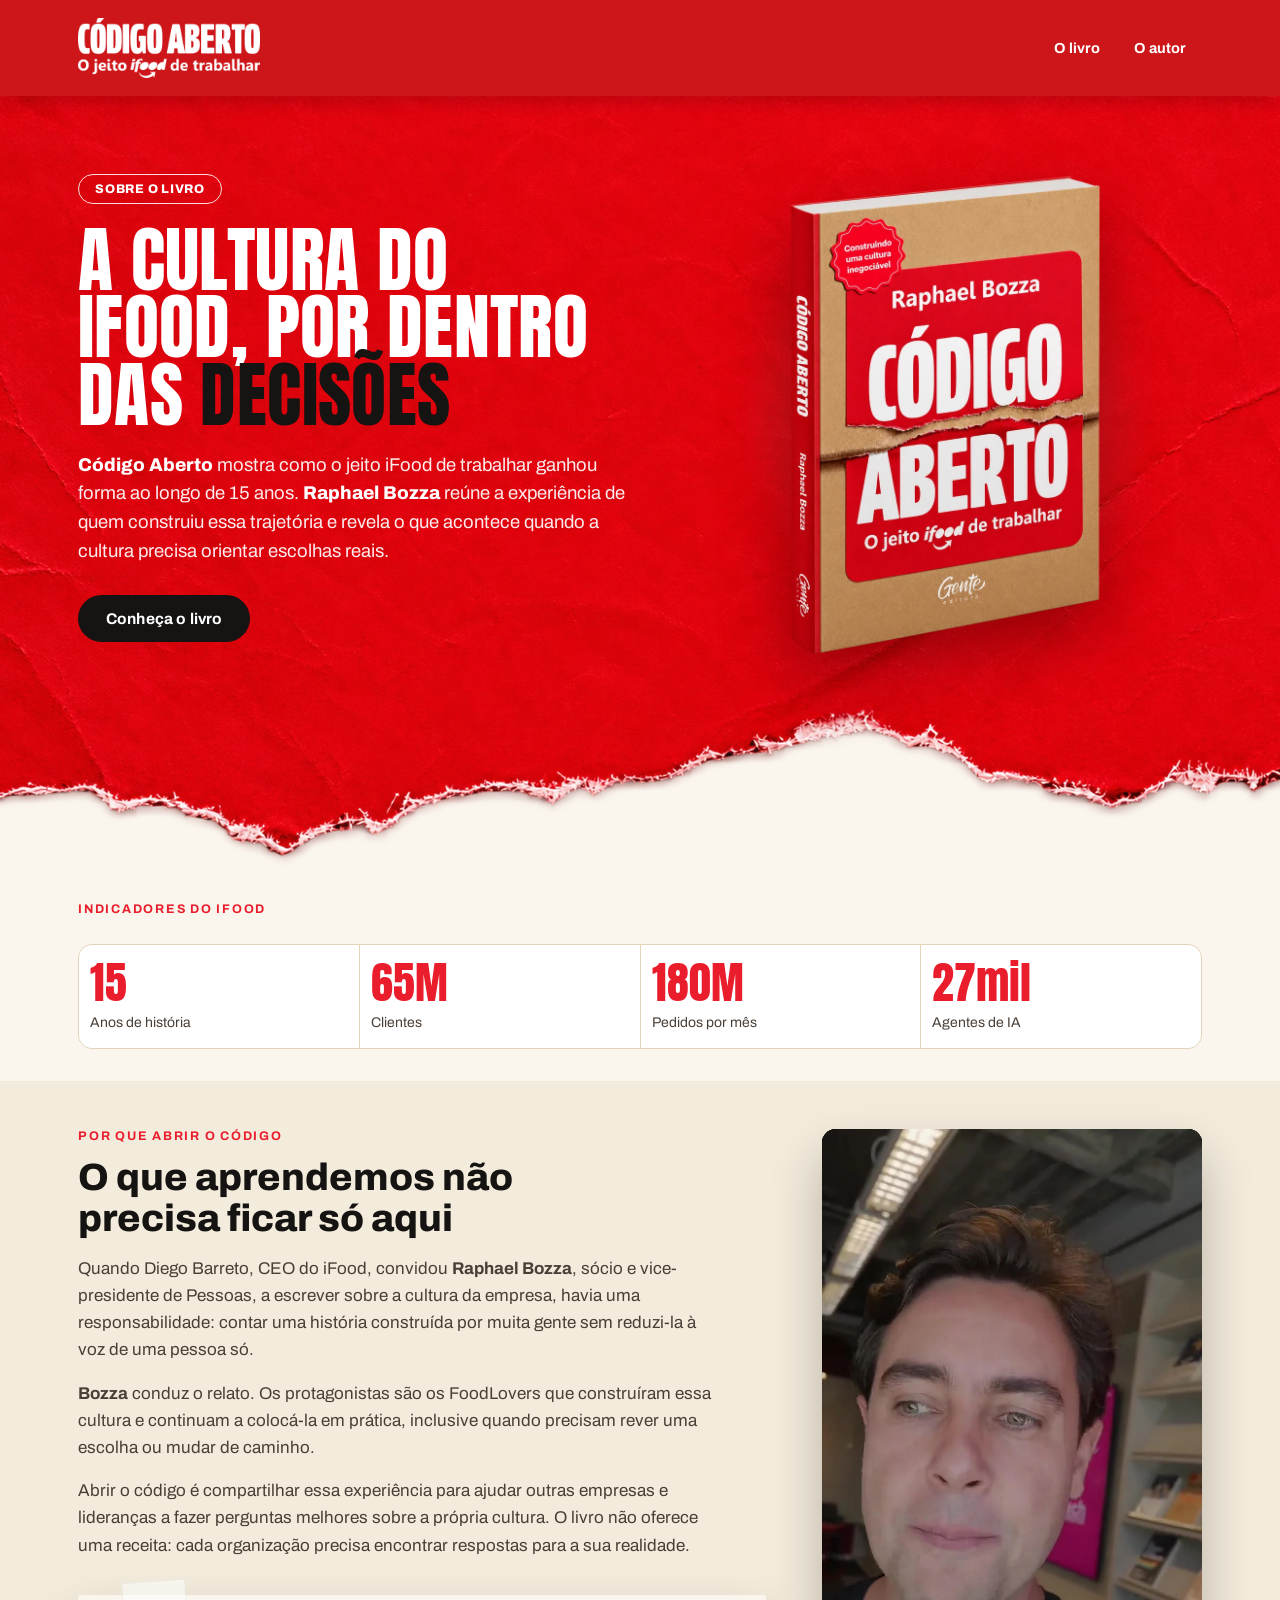
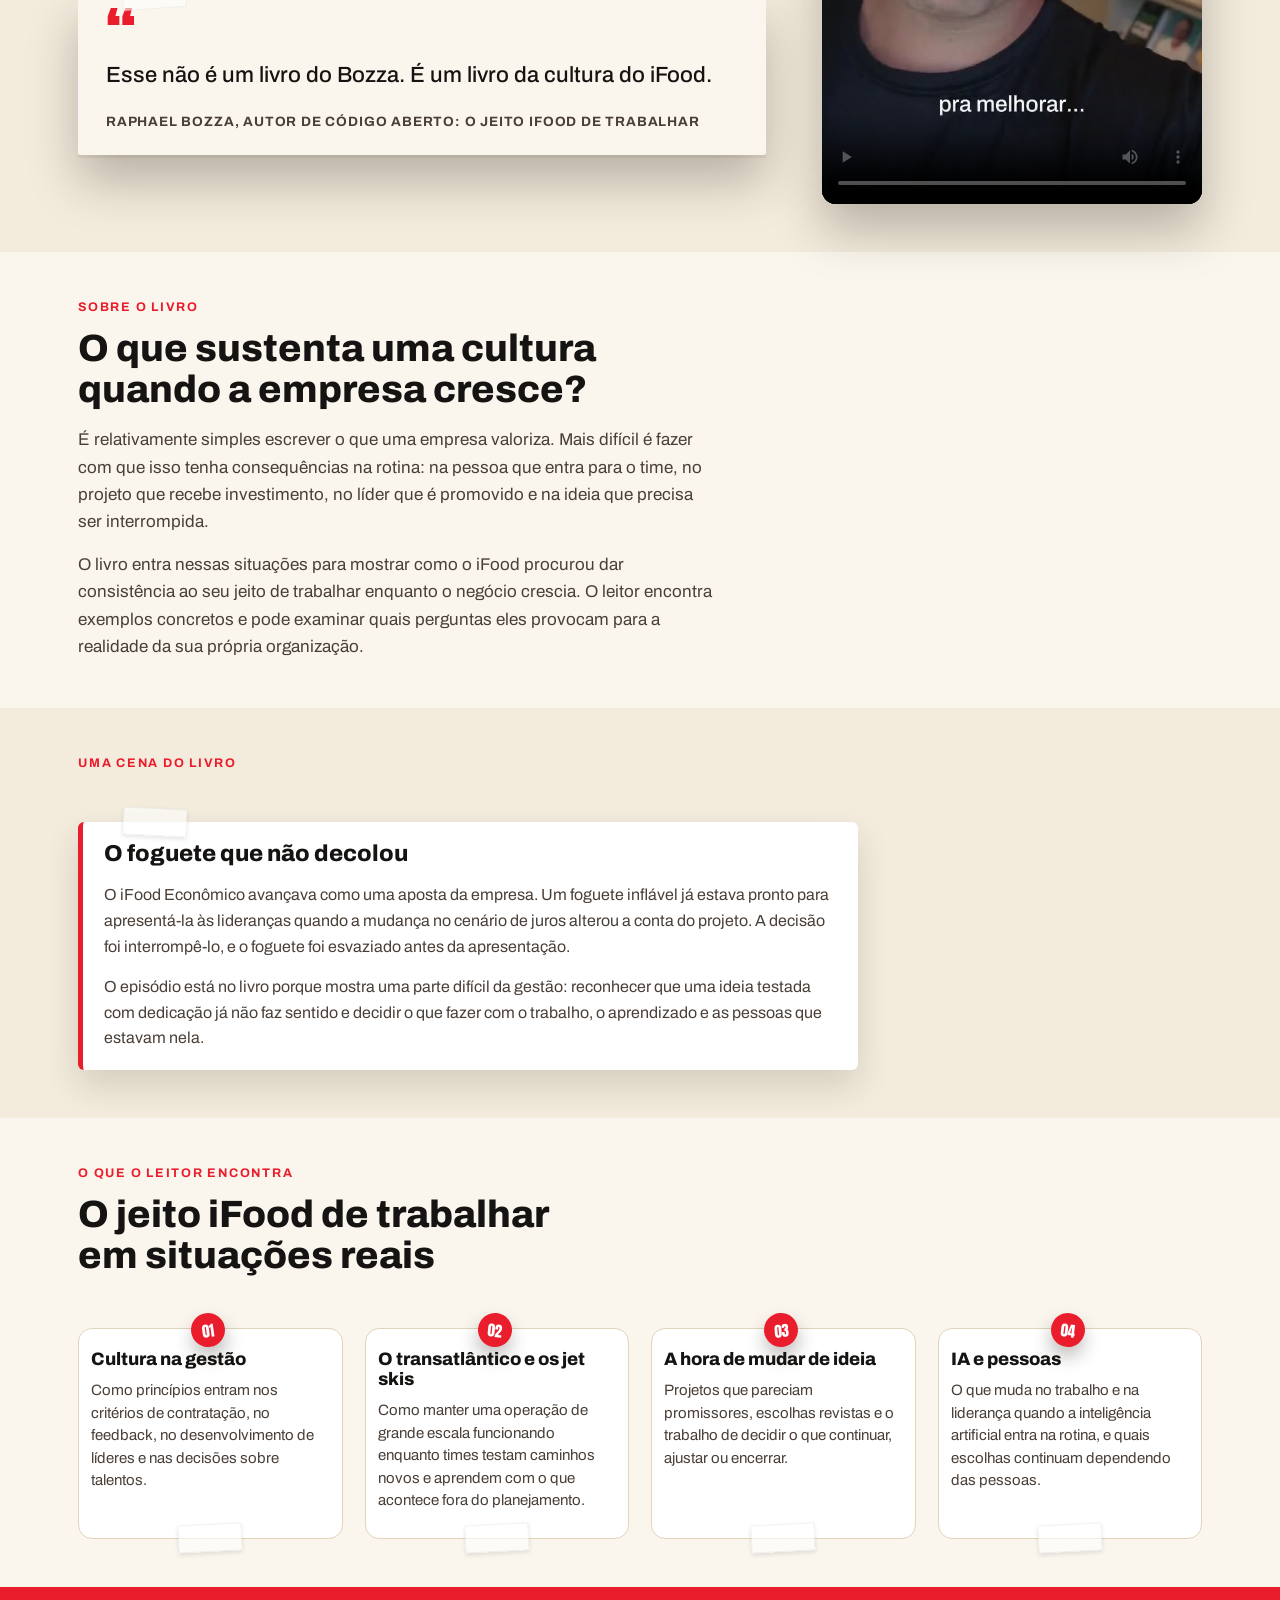
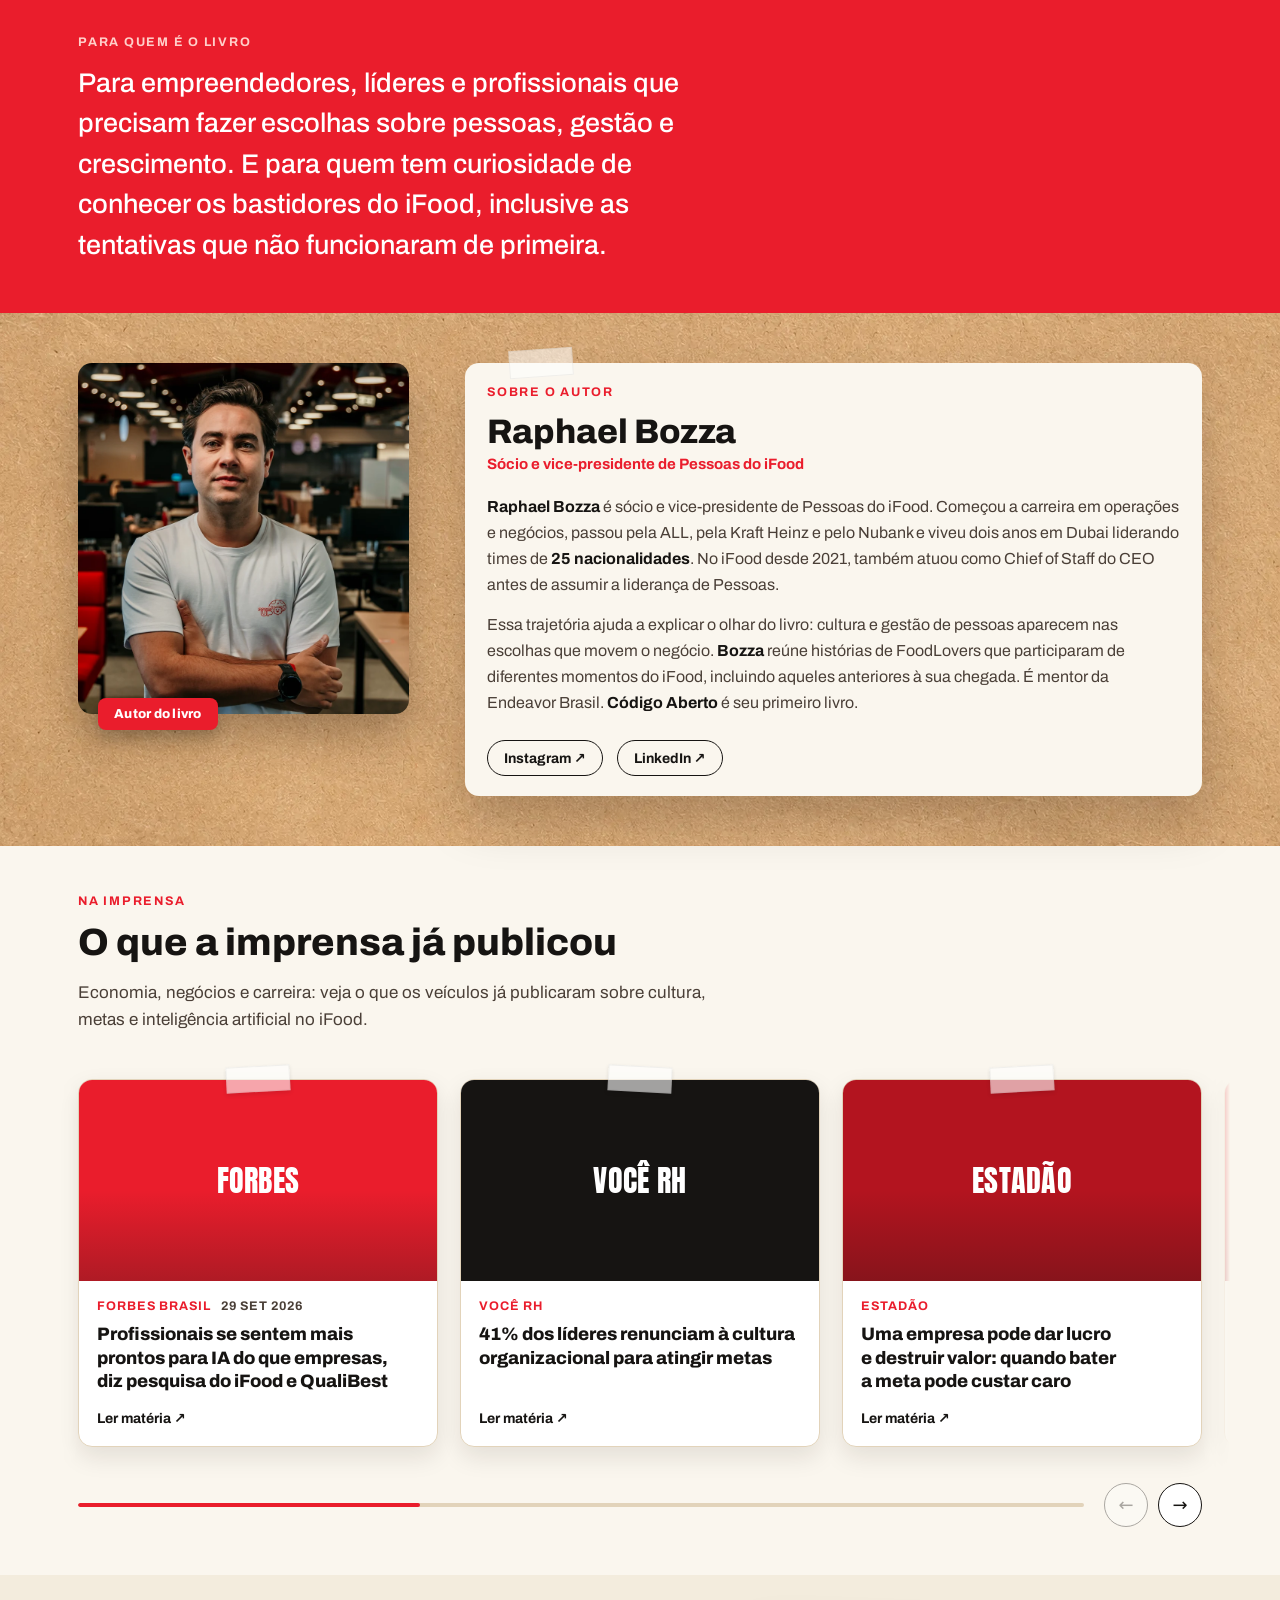
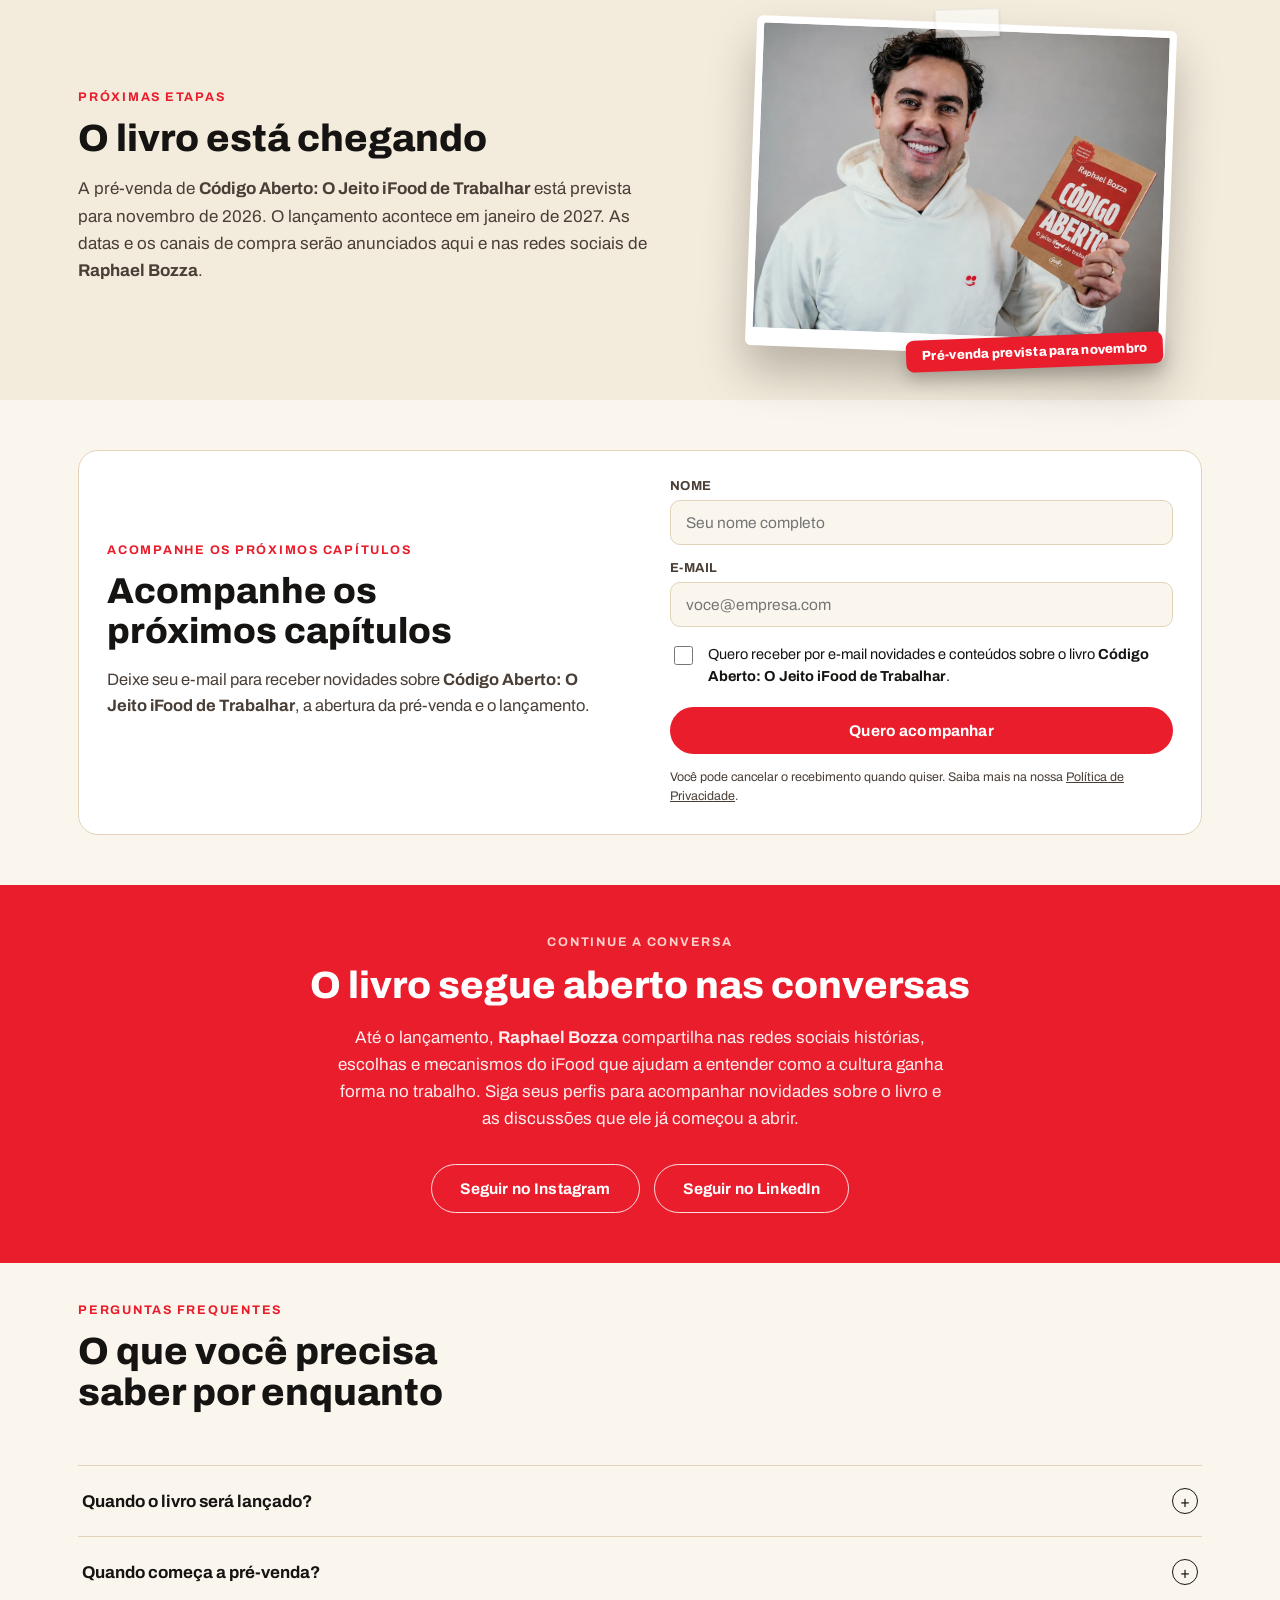
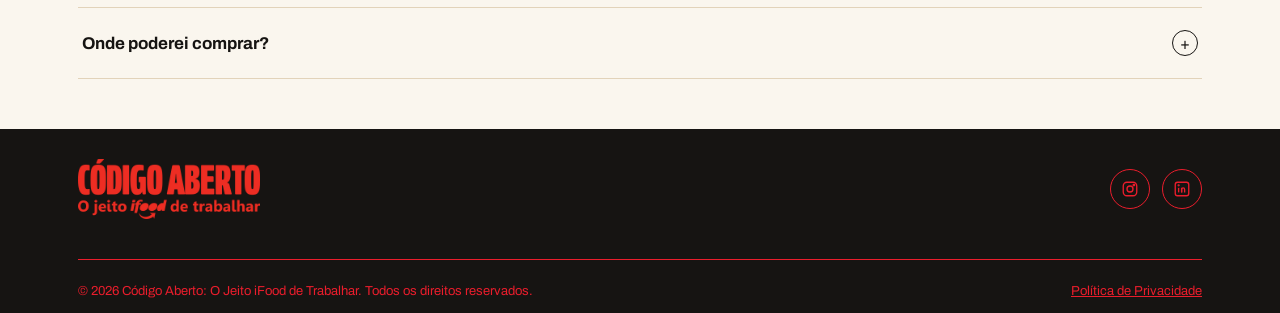
==== index.html @ 7f7f6c24 "Add files via upload" ====
<!doctype html>
<html lang="pt-BR">
<head>
<meta charset="UTF-8">
<meta name="viewport" content="width=device-width, initial-scale=1.0">
<title>Código Aberto: O Jeito iFood de Trabalhar</title>
<link rel="icon" type="image/png" href="/assets/favicon.png">
<meta name="description" content="Conheça Código Aberto: O Jeito iFood de Trabalhar, de Raphael Bozza: a cultura do iFood contada por dentro das decisões que a construíram.">
<link rel="canonical" href="https://www.livrocodigoaberto.com.br/">
<meta property="og:type" content="website">
<meta property="og:title" content="Código Aberto: O Jeito iFood de Trabalhar">
<meta property="og:description" content="Conheça Código Aberto: O Jeito iFood de Trabalhar, de Raphael Bozza: a cultura do iFood contada por dentro das decisões que a construíram.">
<meta property="og:url" content="https://www.livrocodigoaberto.com.br/">
<meta property="og:image" content="https://www.livrocodigoaberto.com.br/assets/capa-codigo-aberto.jpg">
<meta name="twitter:card" content="summary_large_image">
<style>
@font-face{font-family:'Anton';font-style:normal;font-weight:400;font-display:swap;src:url([data-uri]) format('woff2');}
@font-face{font-family:'Archivo';font-style:normal;font-weight:400;font-display:swap;src:url([data-uri]) format('woff2');}
@font-face{font-family:'Archivo';font-style:normal;font-weight:500;font-display:swap;src:url([data-uri]) format('woff2');}
@font-face{font-family:'Archivo';font-style:normal;font-weight:600;font-display:swap;src:url([data-uri]) format('woff2');}
@font-face{font-family:'Archivo';font-style:normal;font-weight:700;font-display:swap;src:url([data-uri]) format('woff2');}
@font-face{font-family:'Archivo';font-style:normal;font-weight:800;font-display:swap;src:url([data-uri]) format('woff2');}
@font-face{font-family:'Archivo';font-style:normal;font-weight:900;font-display:swap;src:url([data-uri]) format('woff2');}








:root{
  --red: #ea1d2c;
  --red-deep: #b3141f;
  --red-header: #cd1619;
  --red-hero: #e10216;
  --ink: #161412;
  --ink-soft: #4a3f37;
  --cream: #faf6ee;
  --cream-2: #f3ecdd;
  --paper-line: #e2d3ba;
  --white: #ffffff;
  --focus: #1c63d9;
  --radius-s: 6px;
  --radius-m: 14px;
  --maxw: 1180px;
}

*,*::before,*::after{box-sizing:border-box;}
html{scroll-behavior:smooth;}
body{
  margin:0;
  background:var(--cream);
  color:var(--ink);
  font-family:'Archivo',system-ui,sans-serif;
  -webkit-font-smoothing:antialiased;
  overflow-x:hidden;
}
h1,h2,h3{margin:0;text-wrap:balance;}
p{margin:0;}
img{max-width:100%;display:block;}
a{color:inherit;}
::selection{background:var(--red);color:var(--white);}
:focus-visible{outline:3px solid var(--focus);outline-offset:3px;}

.wrap{max-width:var(--maxw);margin:0 auto;padding:0 28px;}
@media (max-width:640px){.wrap{padding:0 20px;}}

.eyebrow{
  font-family:'Archivo',sans-serif;
  font-weight:700;
  text-transform:uppercase;
  letter-spacing:.14em;
  font-size:12.5px;
}

.display{
  font-family:'Anton',sans-serif;
  font-weight:400;
  text-transform:uppercase;
  letter-spacing:.005em;
  line-height:.94;
}

/* buttons: two rules only. on red bg -> white, hover black. on light bg -> red, hover black. */
.btn{
  display:inline-flex;
  align-items:center;
  justify-content:center;
  gap:8px;
  font-family:'Archivo',sans-serif;
  font-weight:700;
  font-size:15.5px;
  letter-spacing:.01em;
  padding:15px 28px;
  border-radius:999px;
  border:none;
  cursor:pointer;
  text-decoration:none;
  white-space:nowrap;
  transition:background-color .16s ease, color .16s ease;
}
.btn-on-red{background:var(--white);color:var(--ink);}
.btn-on-red:hover{background:var(--ink);color:var(--white);}
.btn-ink-on-red{background:var(--ink);color:var(--white);}
.btn-ink-on-red:hover{background:var(--white);color:var(--ink);}
.btn-on-light{background:var(--red);color:var(--white);}
.btn-on-light:hover{background:var(--ink);color:var(--white);}
.btn-block{width:100%;}
.btn-link{
  display:inline-flex;align-items:center;gap:6px;
  font-family:'Archivo',sans-serif;font-weight:700;font-size:15.5px;
  text-decoration:underline;text-underline-offset:4px;
  background:none;border:none;cursor:pointer;padding:15px 4px;
}
.btn-link-on-red{color:var(--white);}
.btn-link-on-light{color:var(--ink);}
.btn-stroke-on-red{
  background:transparent;color:var(--white);
  border:1.5px solid rgba(255,255,255,.85);
}
.btn-stroke-on-red:hover{background:var(--white);color:var(--ink);border-color:var(--white);}

/* header */
header{
  position:sticky;top:0;z-index:40;
  background:var(--red-header);
  box-shadow:0 4px 18px rgba(0,0,0,.22);
}
.nav{
  display:flex;align-items:center;justify-content:space-between;
  gap:14px;
  height:96px;
}
.brand{display:flex;align-items:center;text-decoration:none;flex:none;}
.brand img{height:60px;width:auto;}
.nav-cta{flex:none;}
.nav-cta .btn{font-size:14.5px;padding:12px 22px;}
@media (max-width:480px){
  .nav{height:76px;gap:10px;}
  .brand img{height:42px;}
  .nav-cta .btn{font-size:12.5px;padding:10px 14px;}
}

/* hero: the torn red paper photo IS the background; its own transparent tear
   reveals the cream page color beneath, no separate box layered on top */
.hero{
  position:relative;
  background-color:var(--cream);
  background-image:url("[data-uri]");
  background-size:cover;
  background-position:center bottom;
  background-repeat:no-repeat;
  padding:64px 0 200px;
}
.btn-hero{background:var(--ink);color:var(--white);}
.btn-hero:hover{background:var(--white);color:var(--ink);}
.hero-grid{
  display:grid;grid-template-columns:1.05fr .95fr;gap:40px;align-items:center;
}
@media (max-width:920px){
  .hero-grid{grid-template-columns:1fr;}
  .hero{padding:48px 0 56px;}
}
.hero-tag{
  display:inline-flex;align-items:center;
  background:transparent;color:var(--white);
  border:1.5px solid rgba(255,255,255,.85);
  border-radius:999px;padding:7px 16px;
  font-size:12.5px;font-weight:800;letter-spacing:.06em;text-transform:uppercase;
  margin-bottom:22px;
}
.hero h1{
  font-size:clamp(40px,6.1vw,72px);
  color:var(--white);
  margin-bottom:22px;
}
.hero h1 .hero-h1-accent{color:var(--ink);}
.hero-sub{
  font-family:'Archivo',sans-serif;
  font-size:18.5px;line-height:1.55;color:rgba(255,255,255,.92);max-width:52ch;margin-bottom:30px;
}
.hero-sub b{color:var(--white);font-weight:800;}
.hero-ctas{display:flex;flex-wrap:wrap;align-items:center;gap:6px 18px;margin-bottom:14px;}
.hero-trust{font-size:13.5px;color:rgba(255,255,255,.85);display:flex;align-items:center;gap:8px;}
.hero-trust svg{flex:none;}

.hero-visual{position:relative;display:flex;justify-content:center;align-items:center;height:100%;}
.hero-visual-bg{
  position:absolute;
  width:420px;height:420px;
  border-radius:50%;
  background:radial-gradient(circle, rgba(255,255,255,.16), transparent 70%);
}
.hero-book{
  width:min(340px,74%);
  filter:drop-shadow(0 26px 34px rgba(0,0,0,.35));
  position:relative;
}

/* stats */
.stats{padding:64px 0;background:var(--cream);}
.stats-grid{
  display:grid;grid-template-columns:repeat(4,1fr);gap:1px;
  background:var(--paper-line);
  border:1px solid var(--paper-line);
  border-radius:var(--radius-m);
  overflow:hidden;
}
@media (max-width:760px){.stats-grid{grid-template-columns:repeat(2,1fr);}}
.stat{background:var(--white);padding:30px 22px;text-align:left;}
.stat-num{font-family:'Anton',sans-serif;font-size:44px;color:var(--red);line-height:1;}
.stat-label{margin-top:10px;font-size:14px;color:var(--ink-soft);line-height:1.35;max-width:20ch;}

/* quote on kraft */
.quote-section{
  position:relative;
  background-image:linear-gradient(rgba(250,246,238,.08),rgba(250,246,238,.08)), url("[data-uri]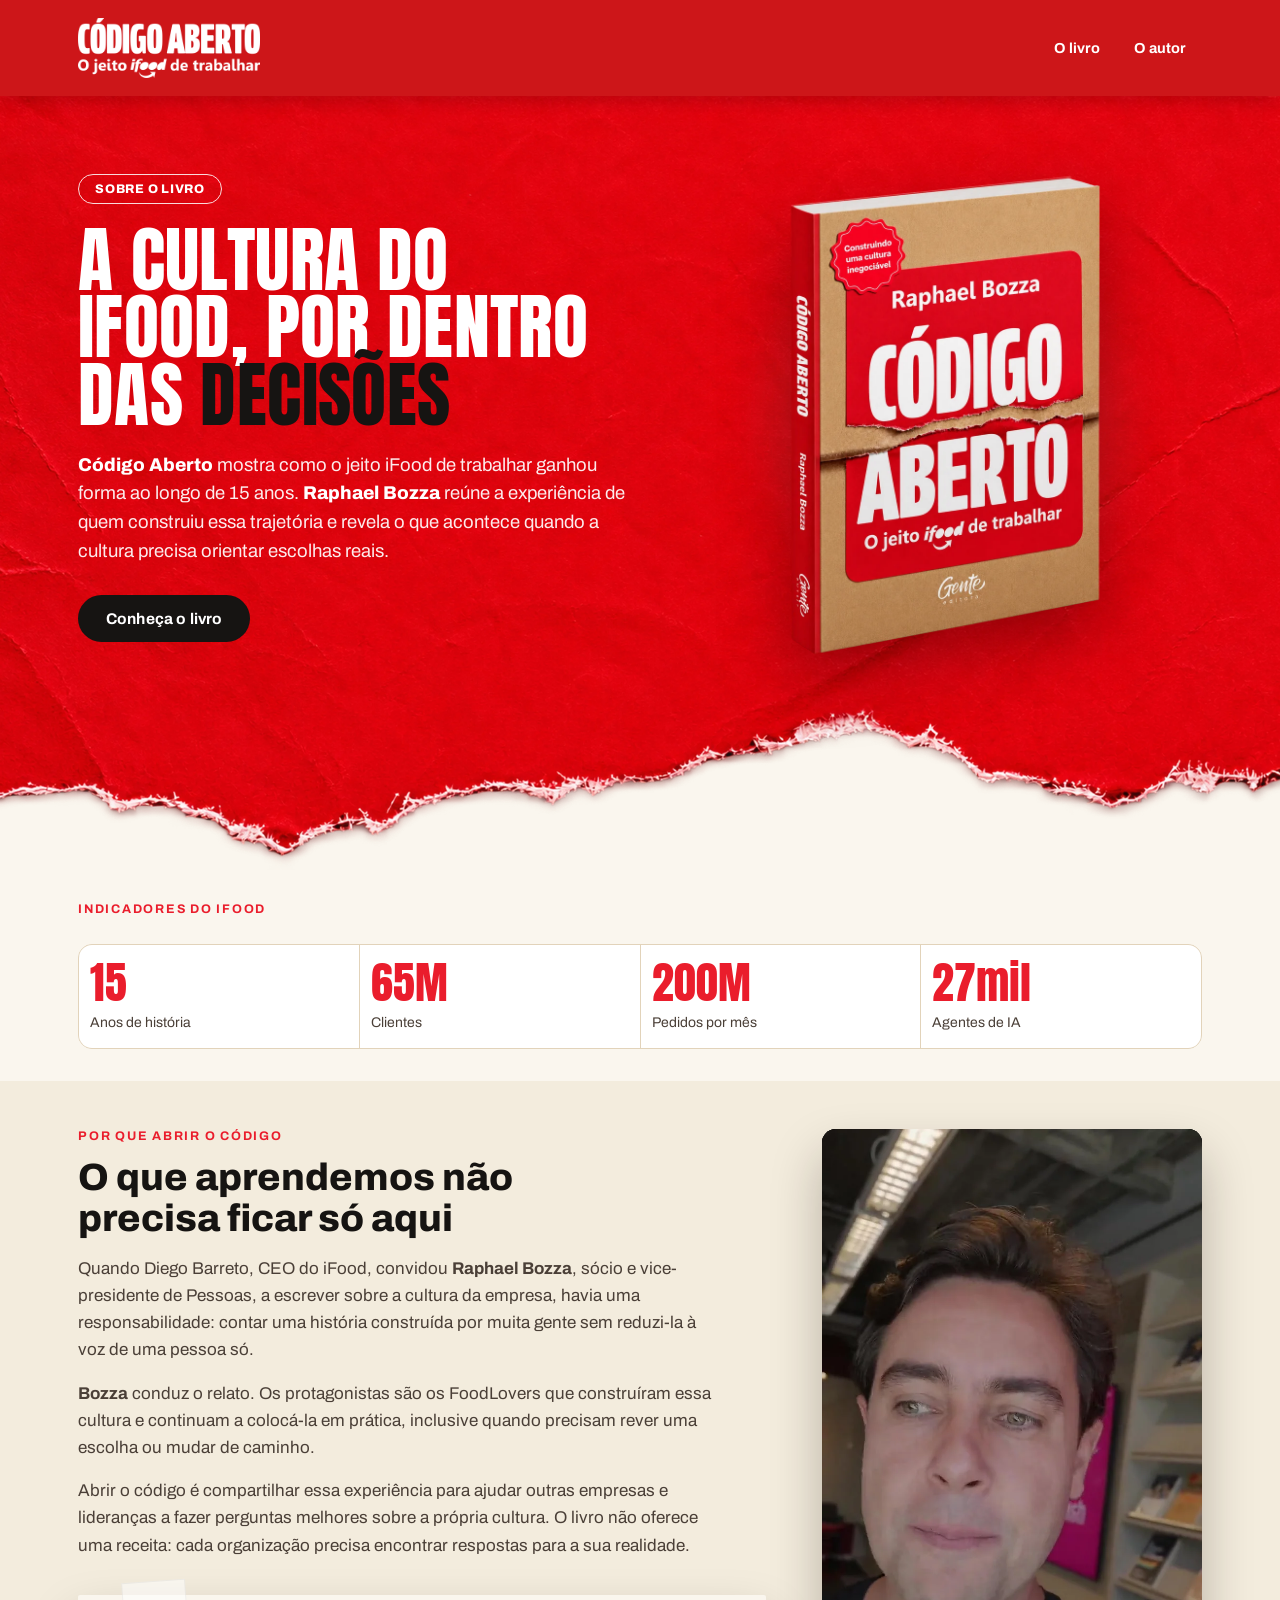
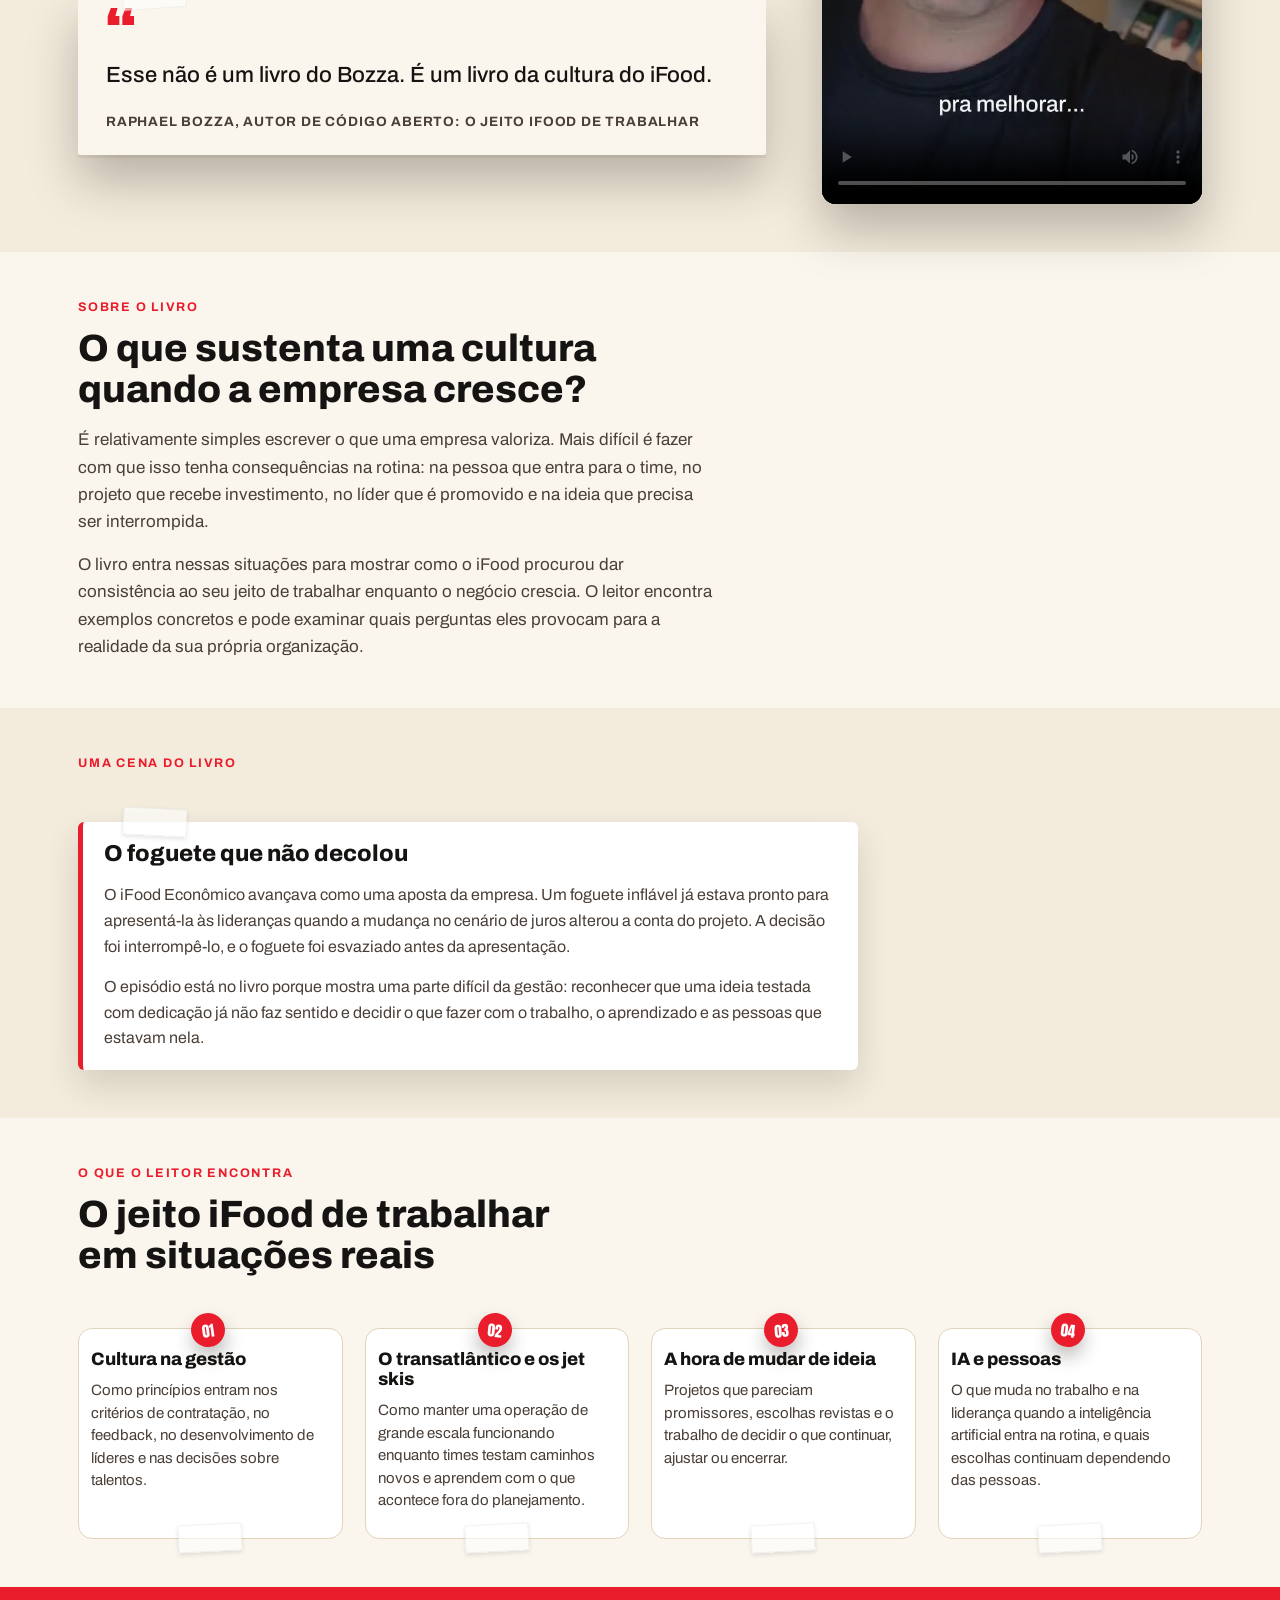
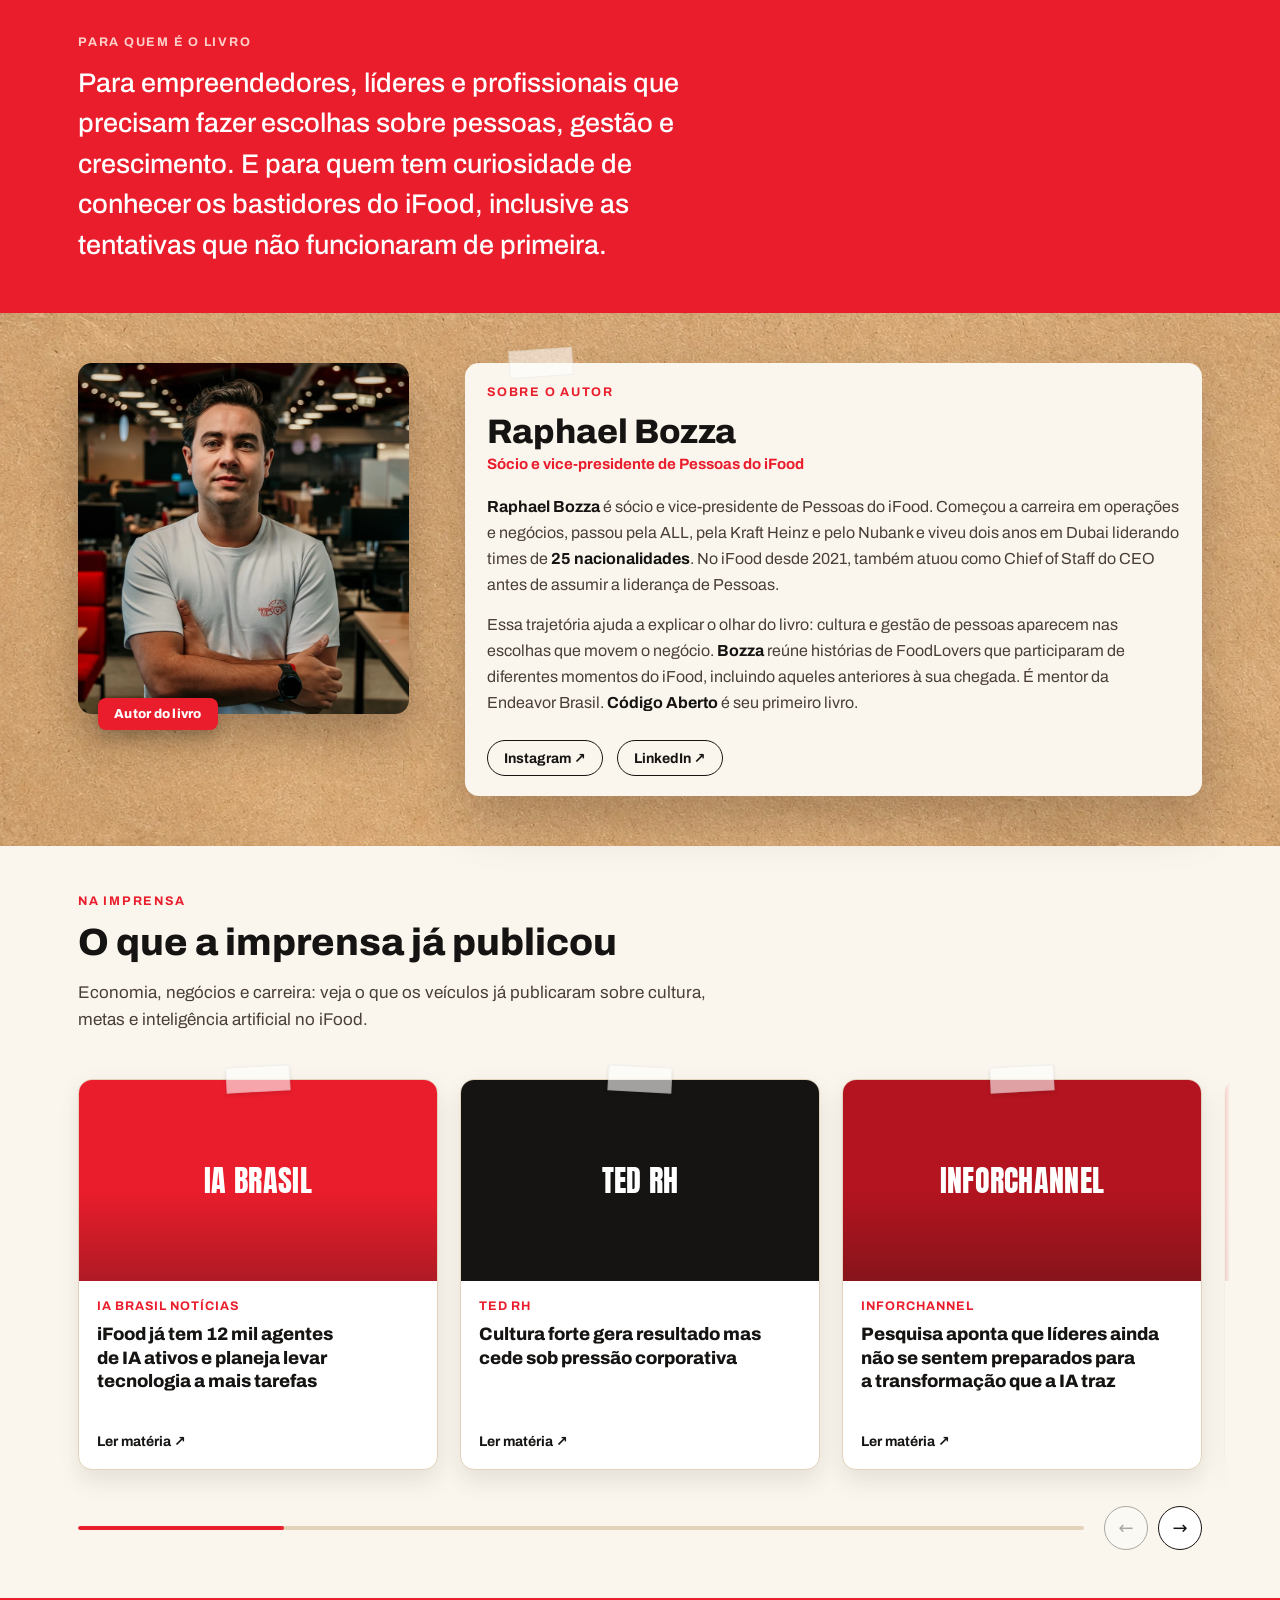
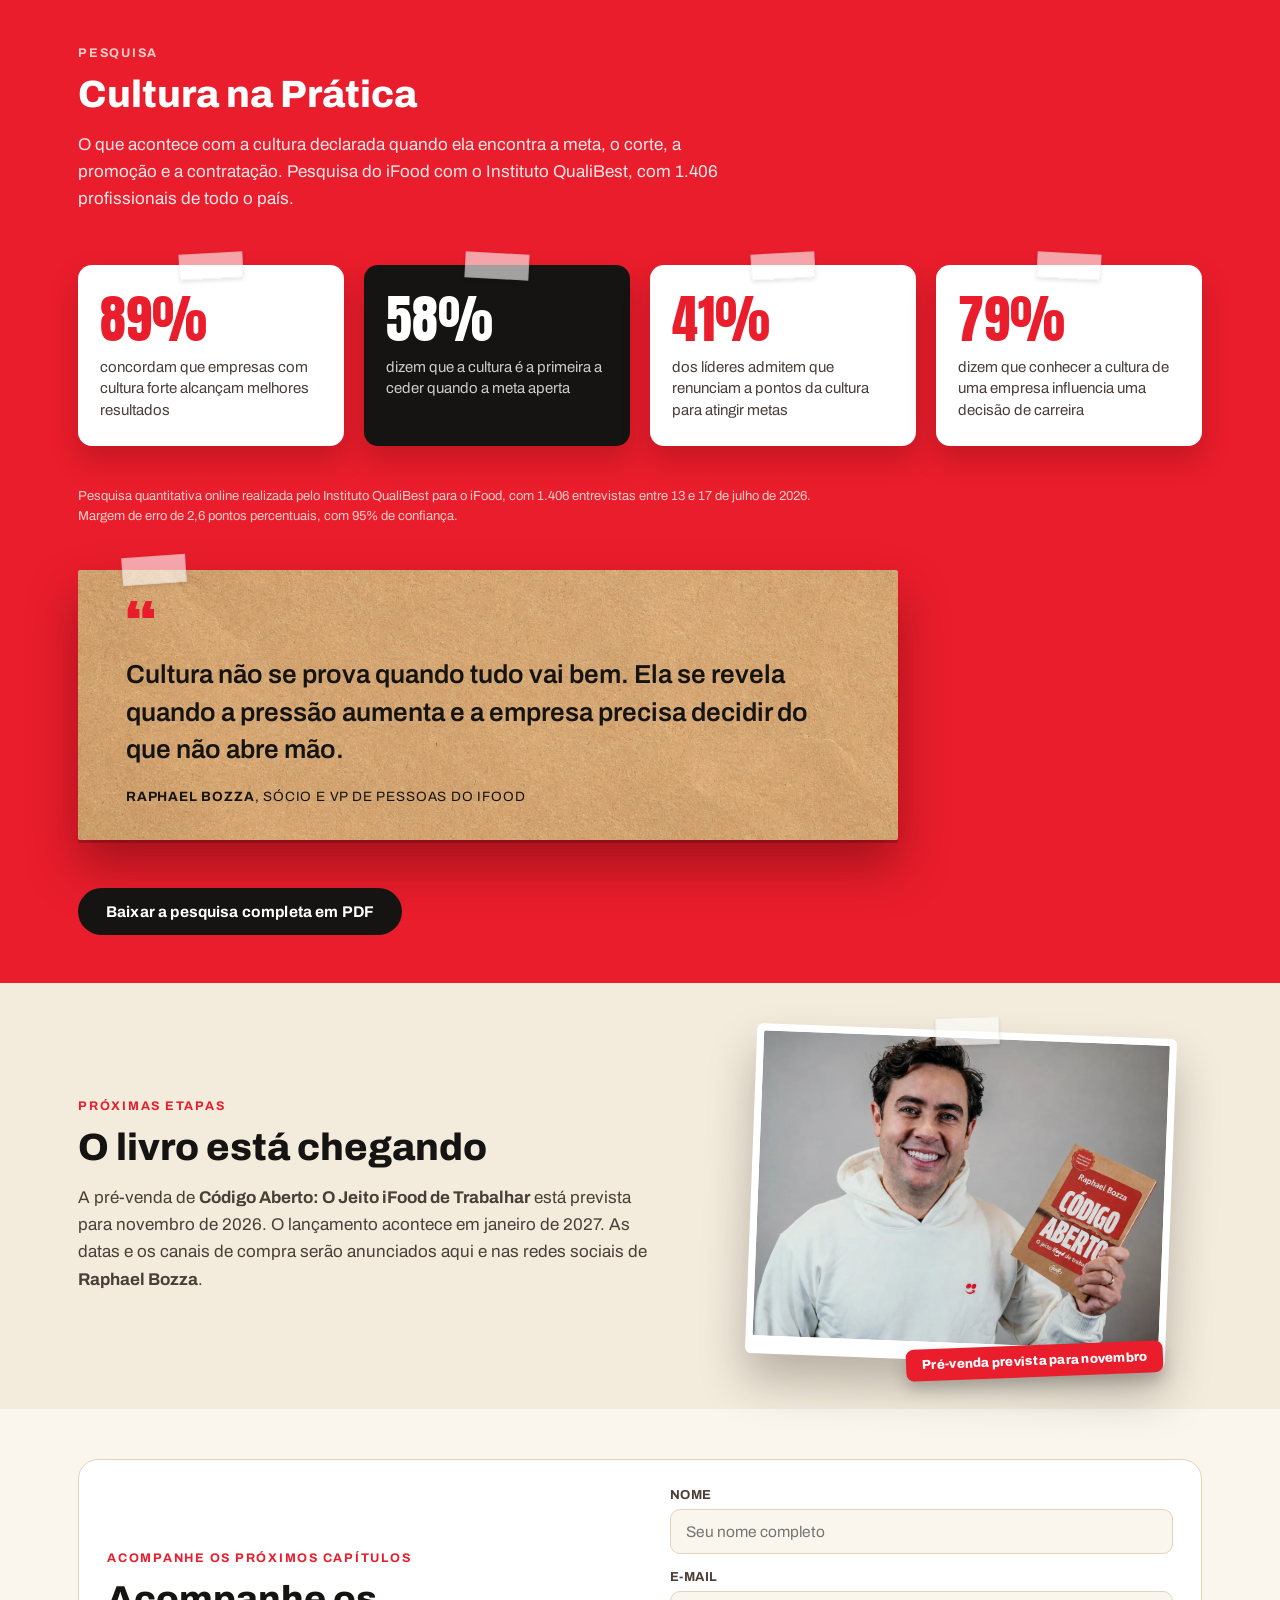
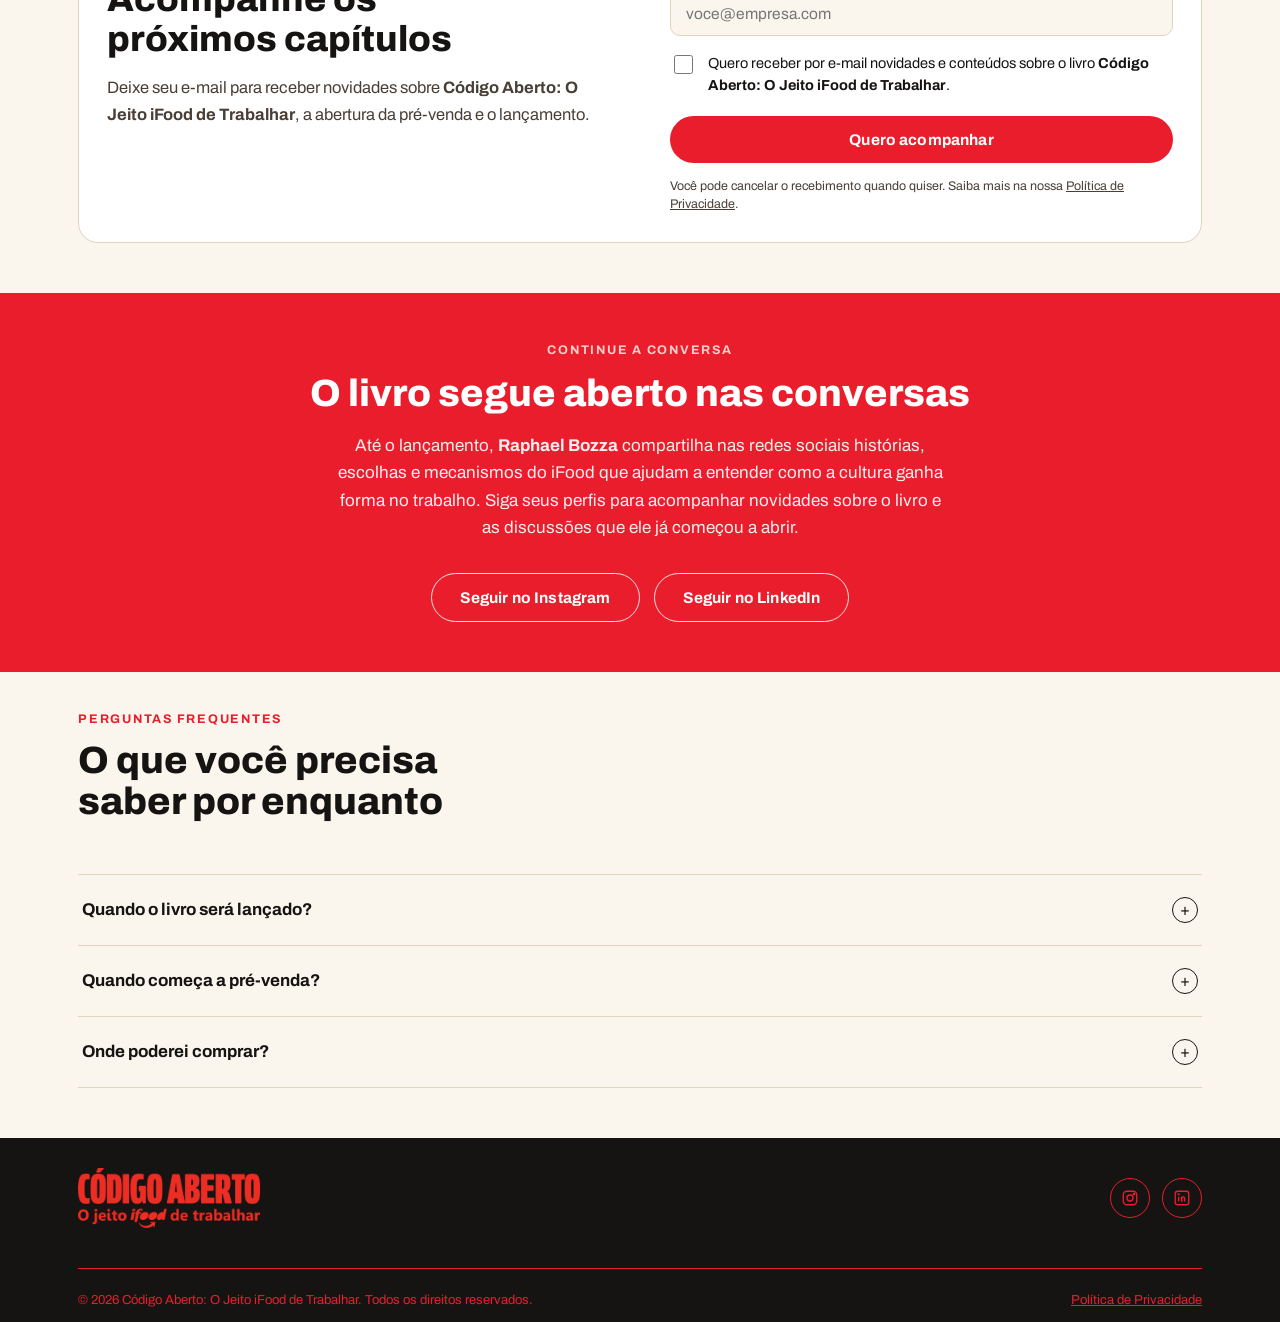
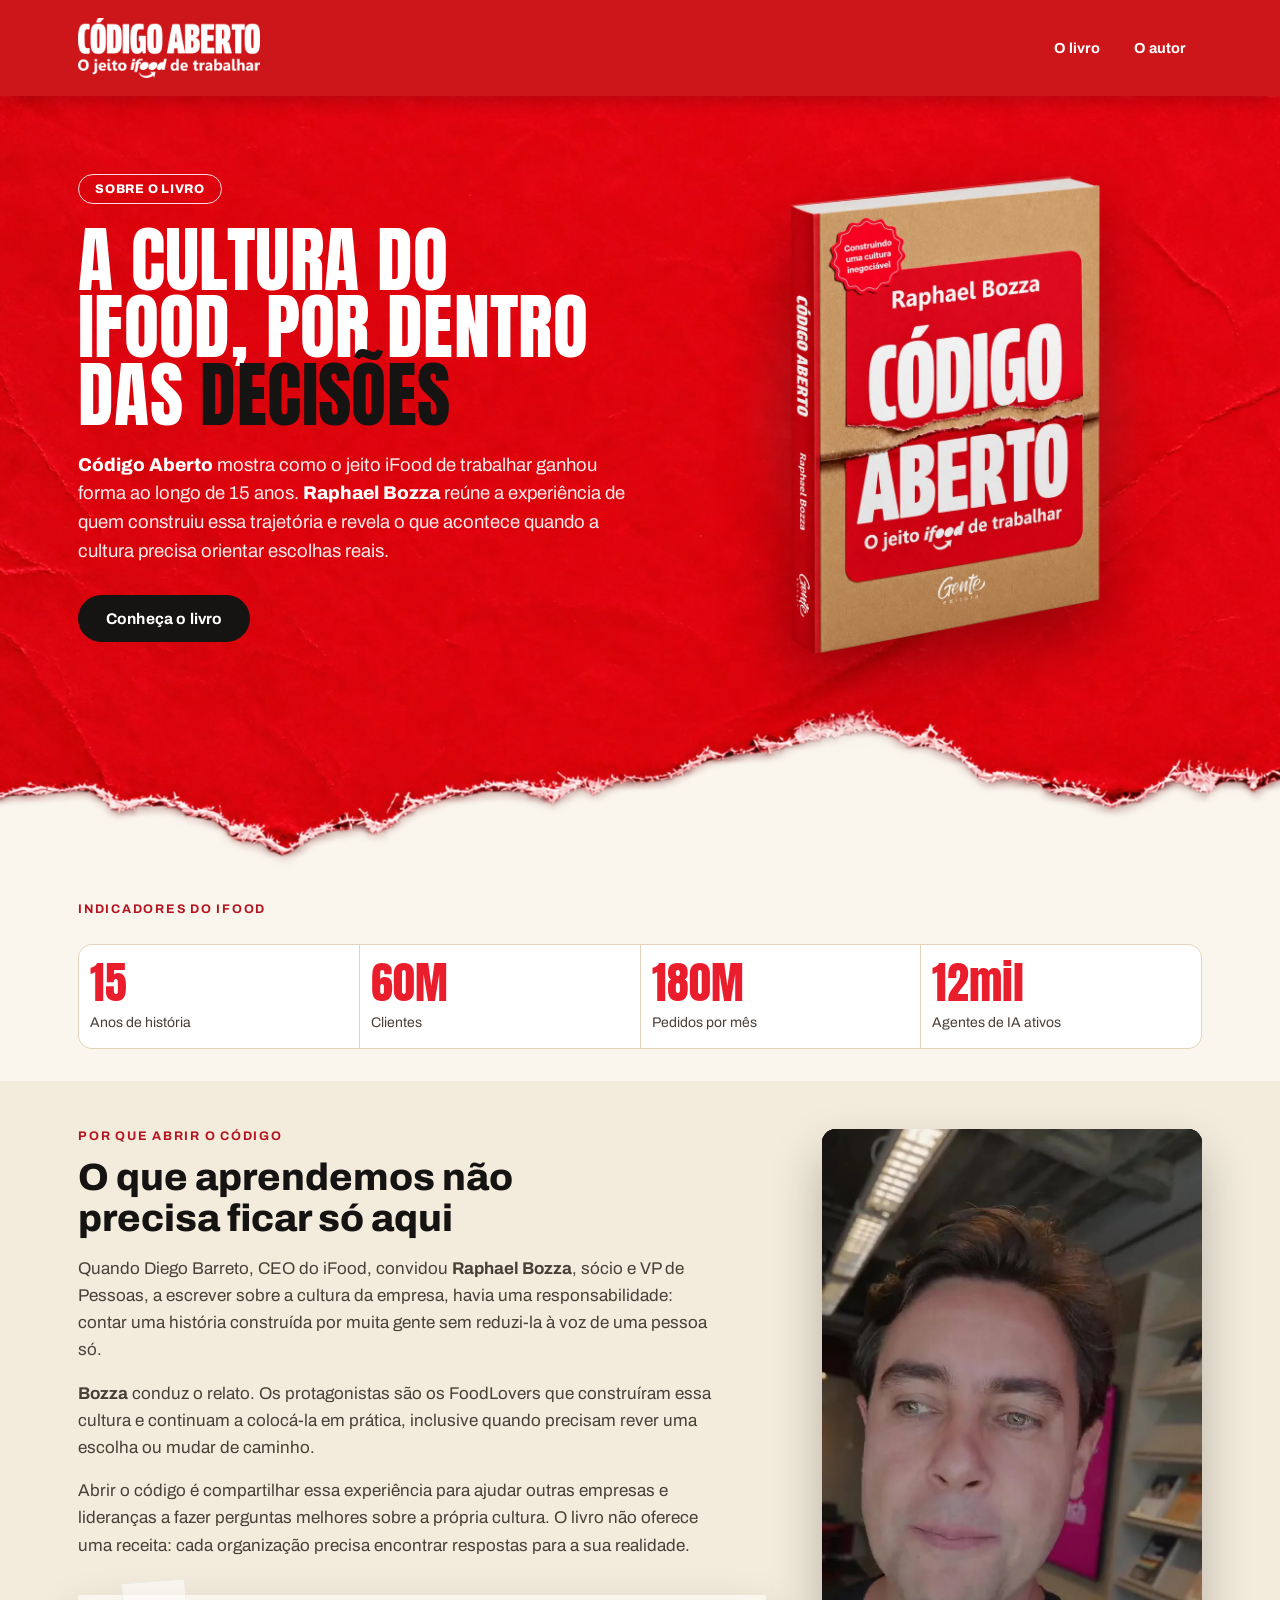
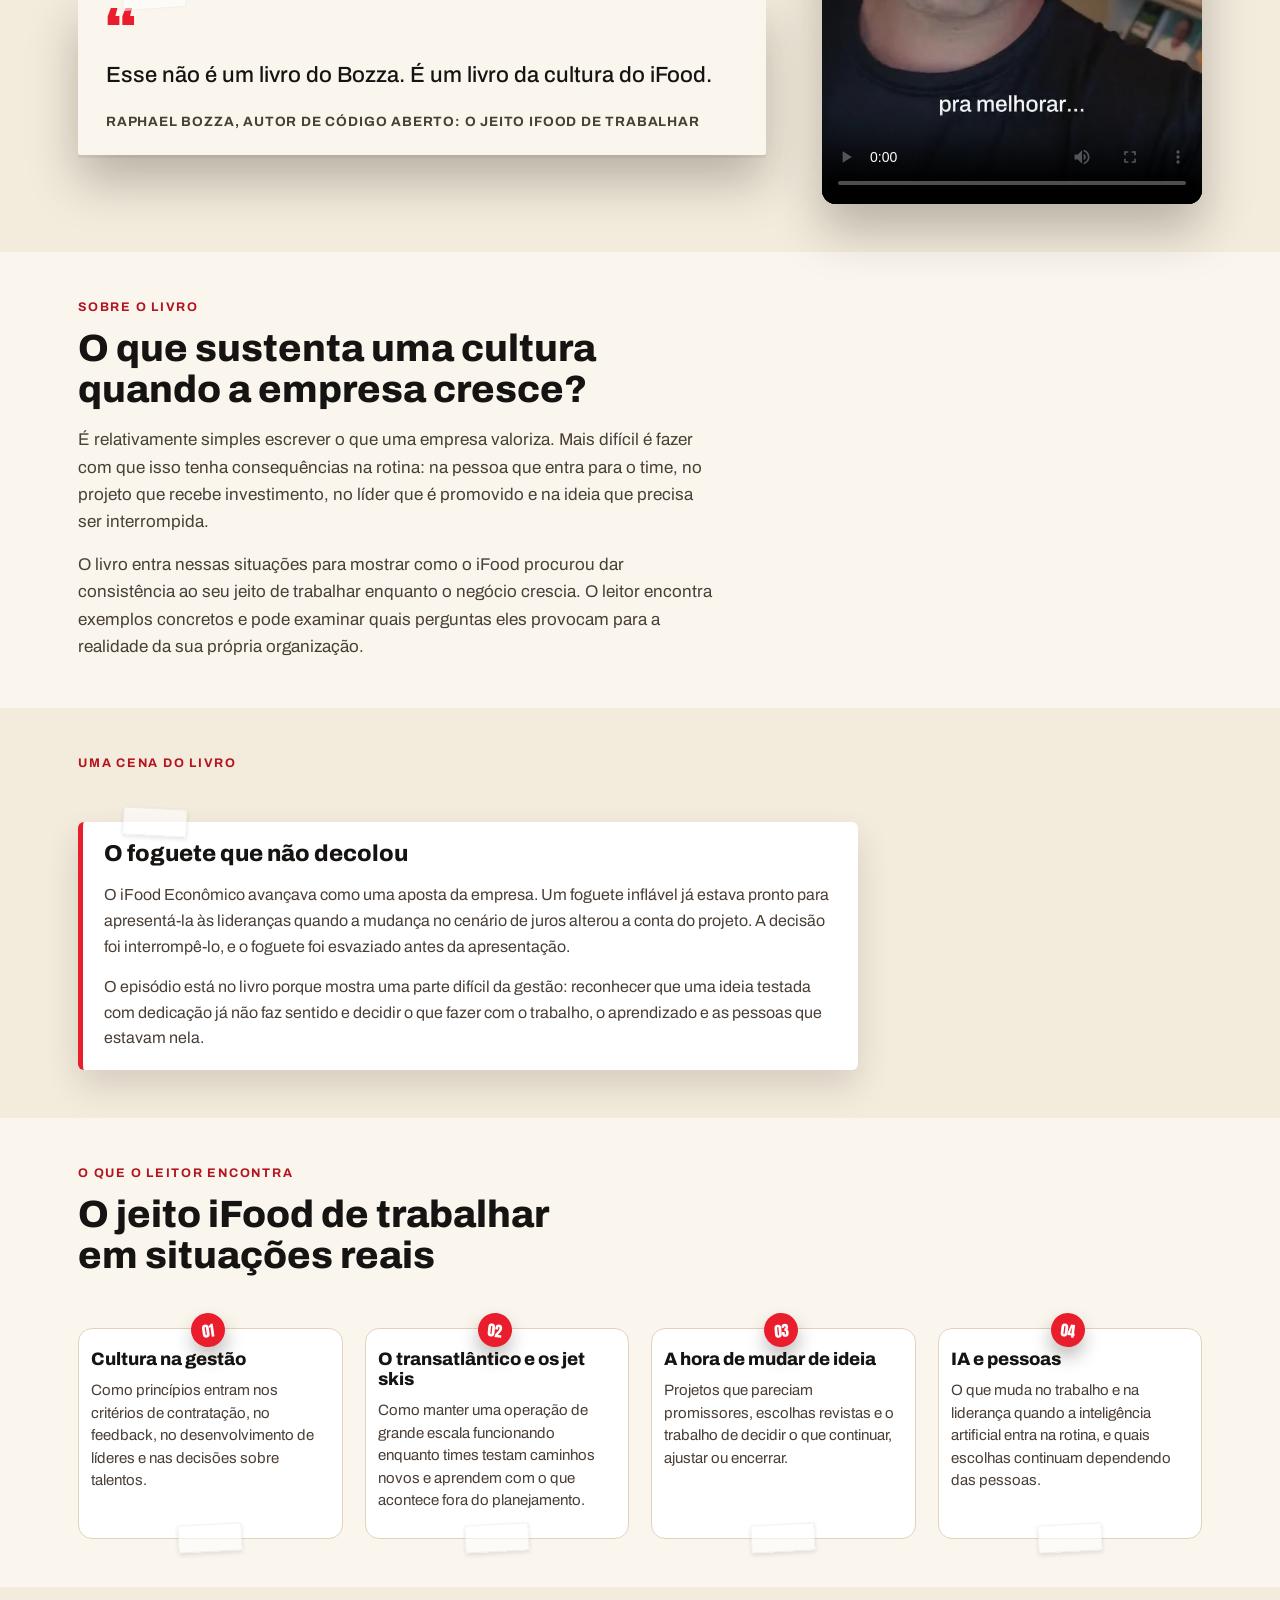
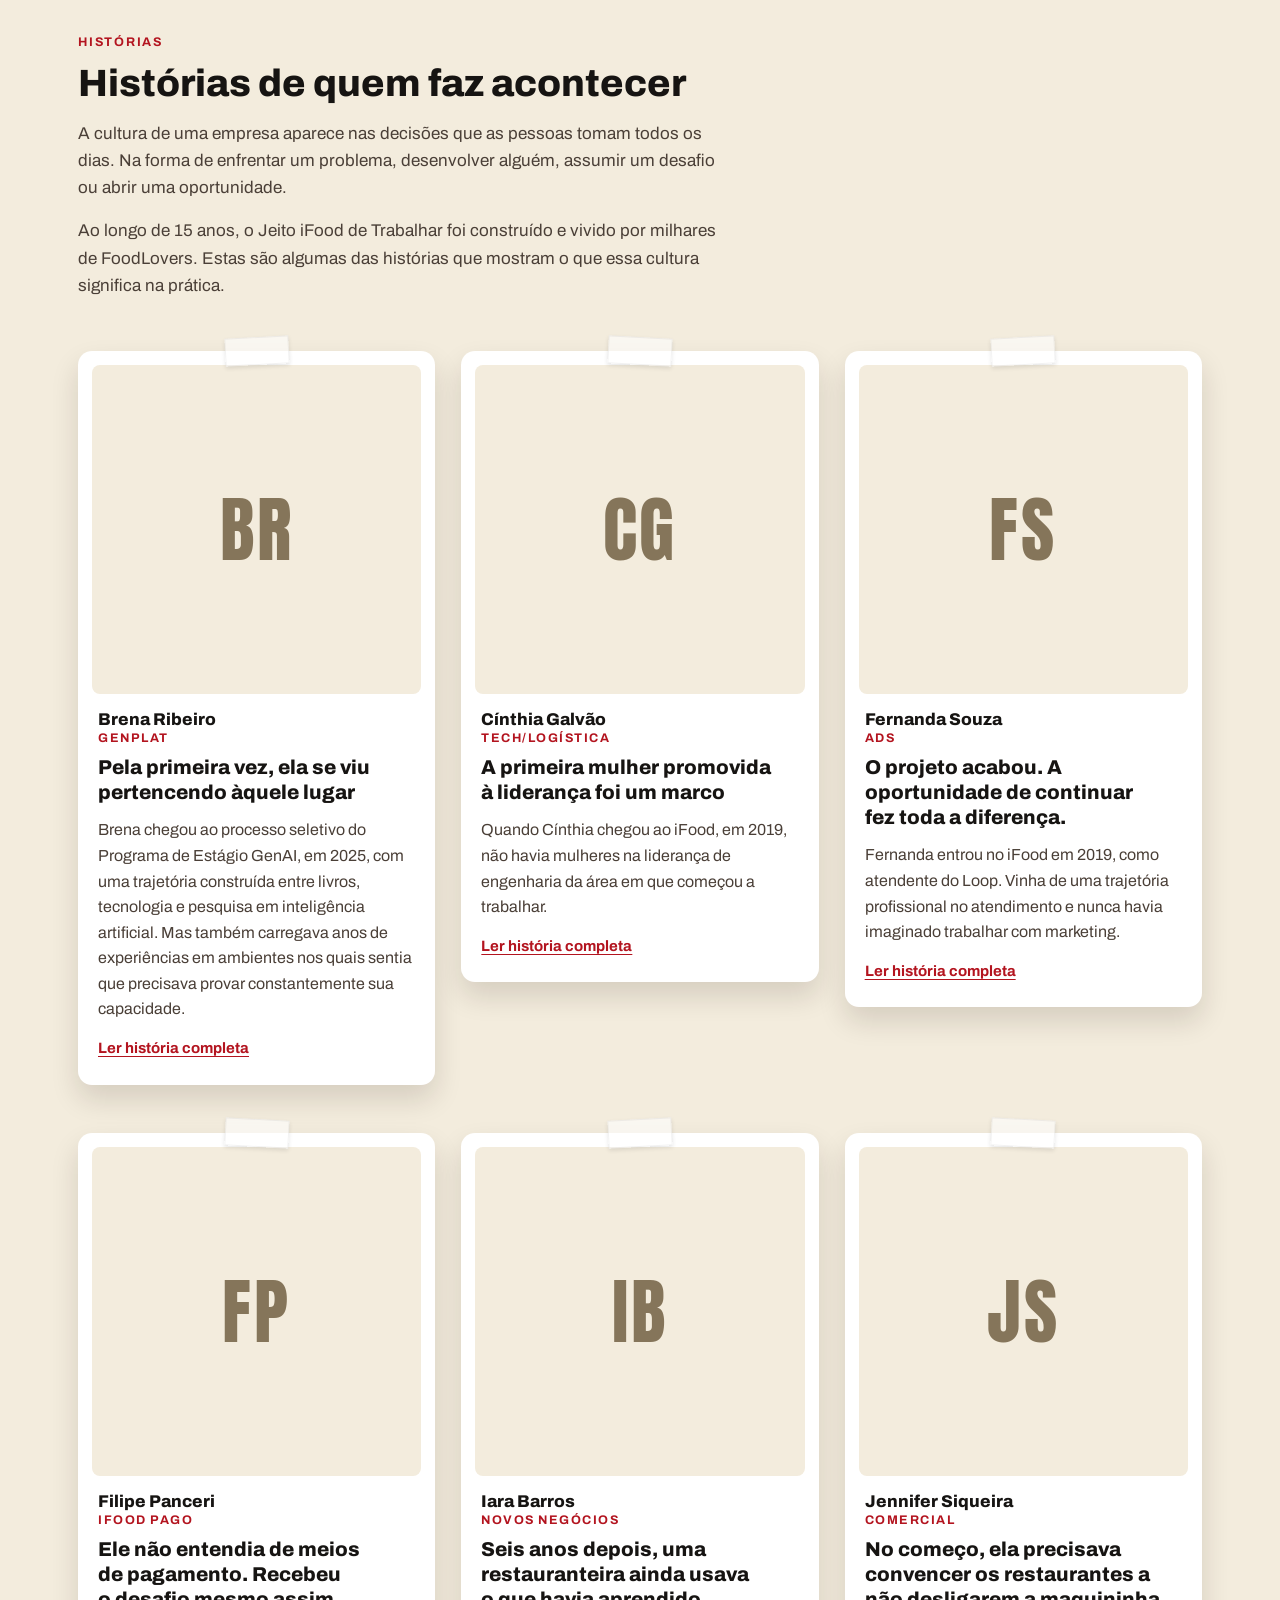
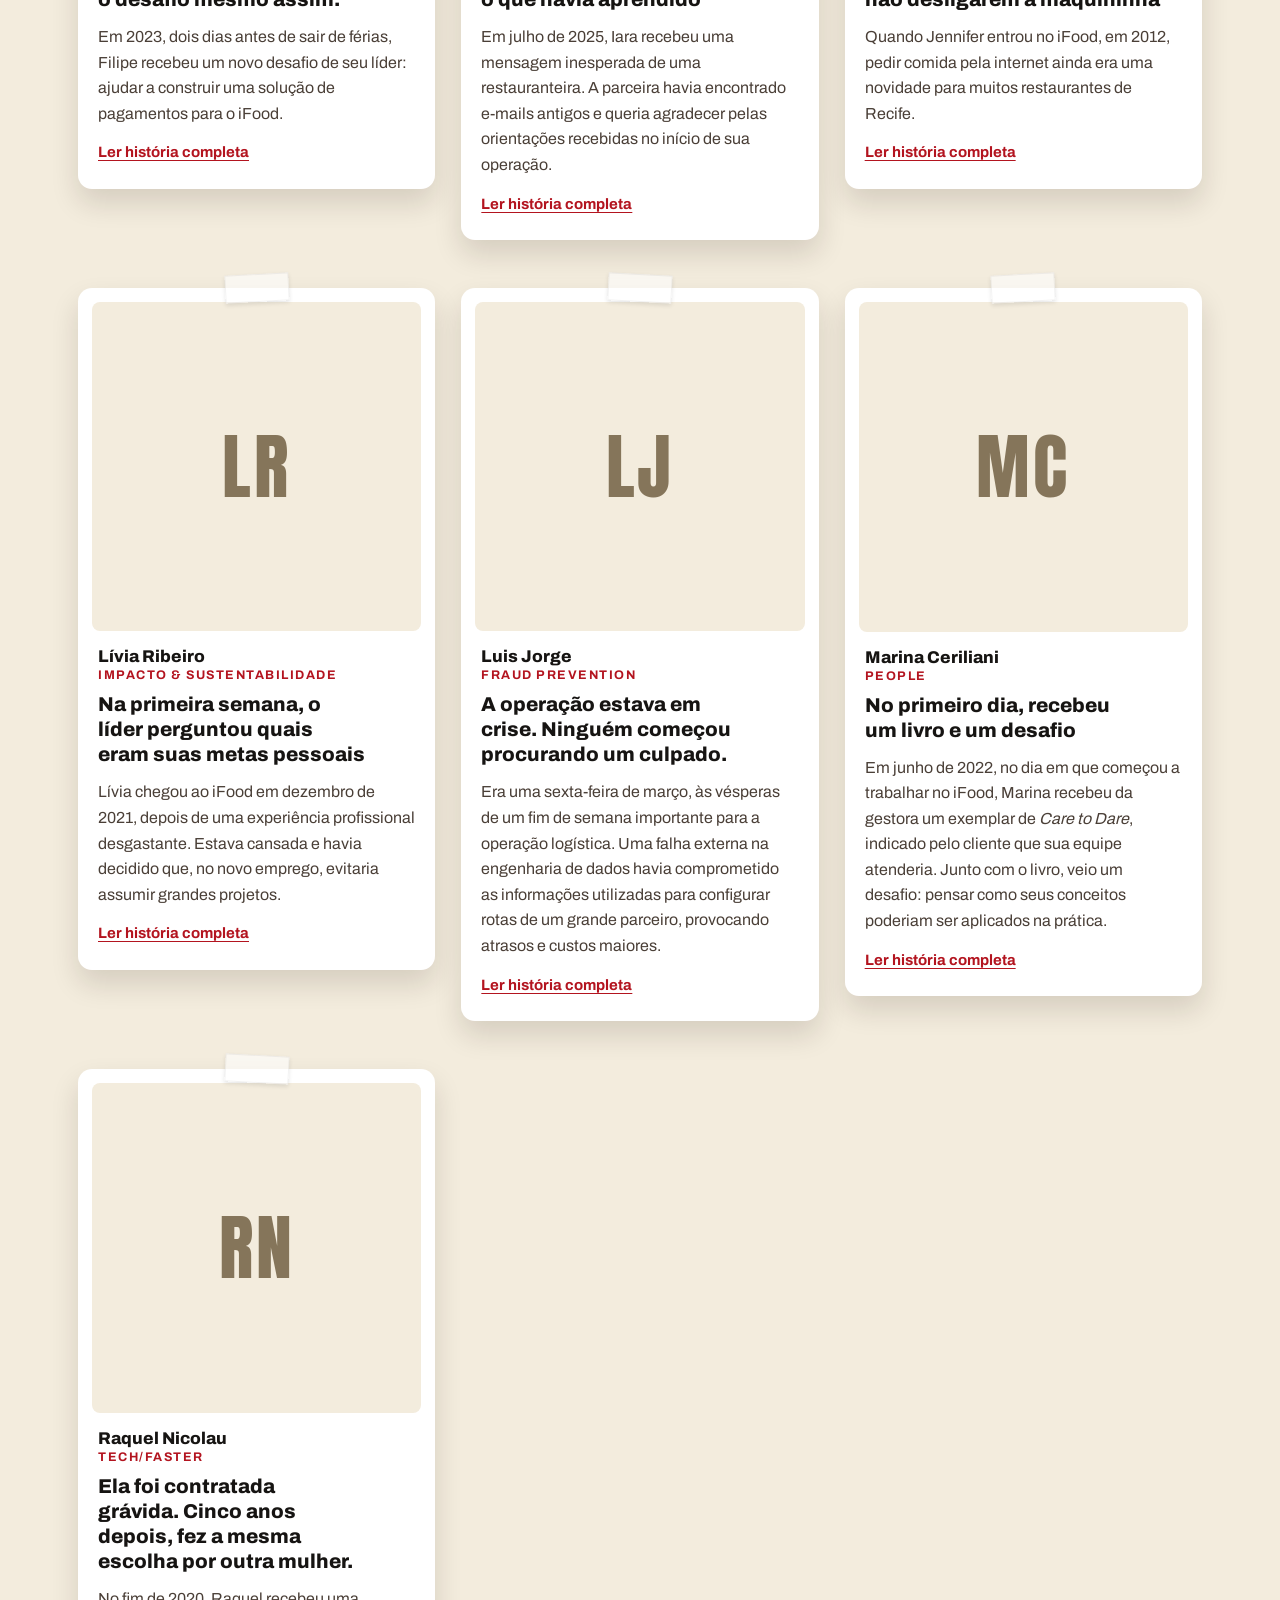
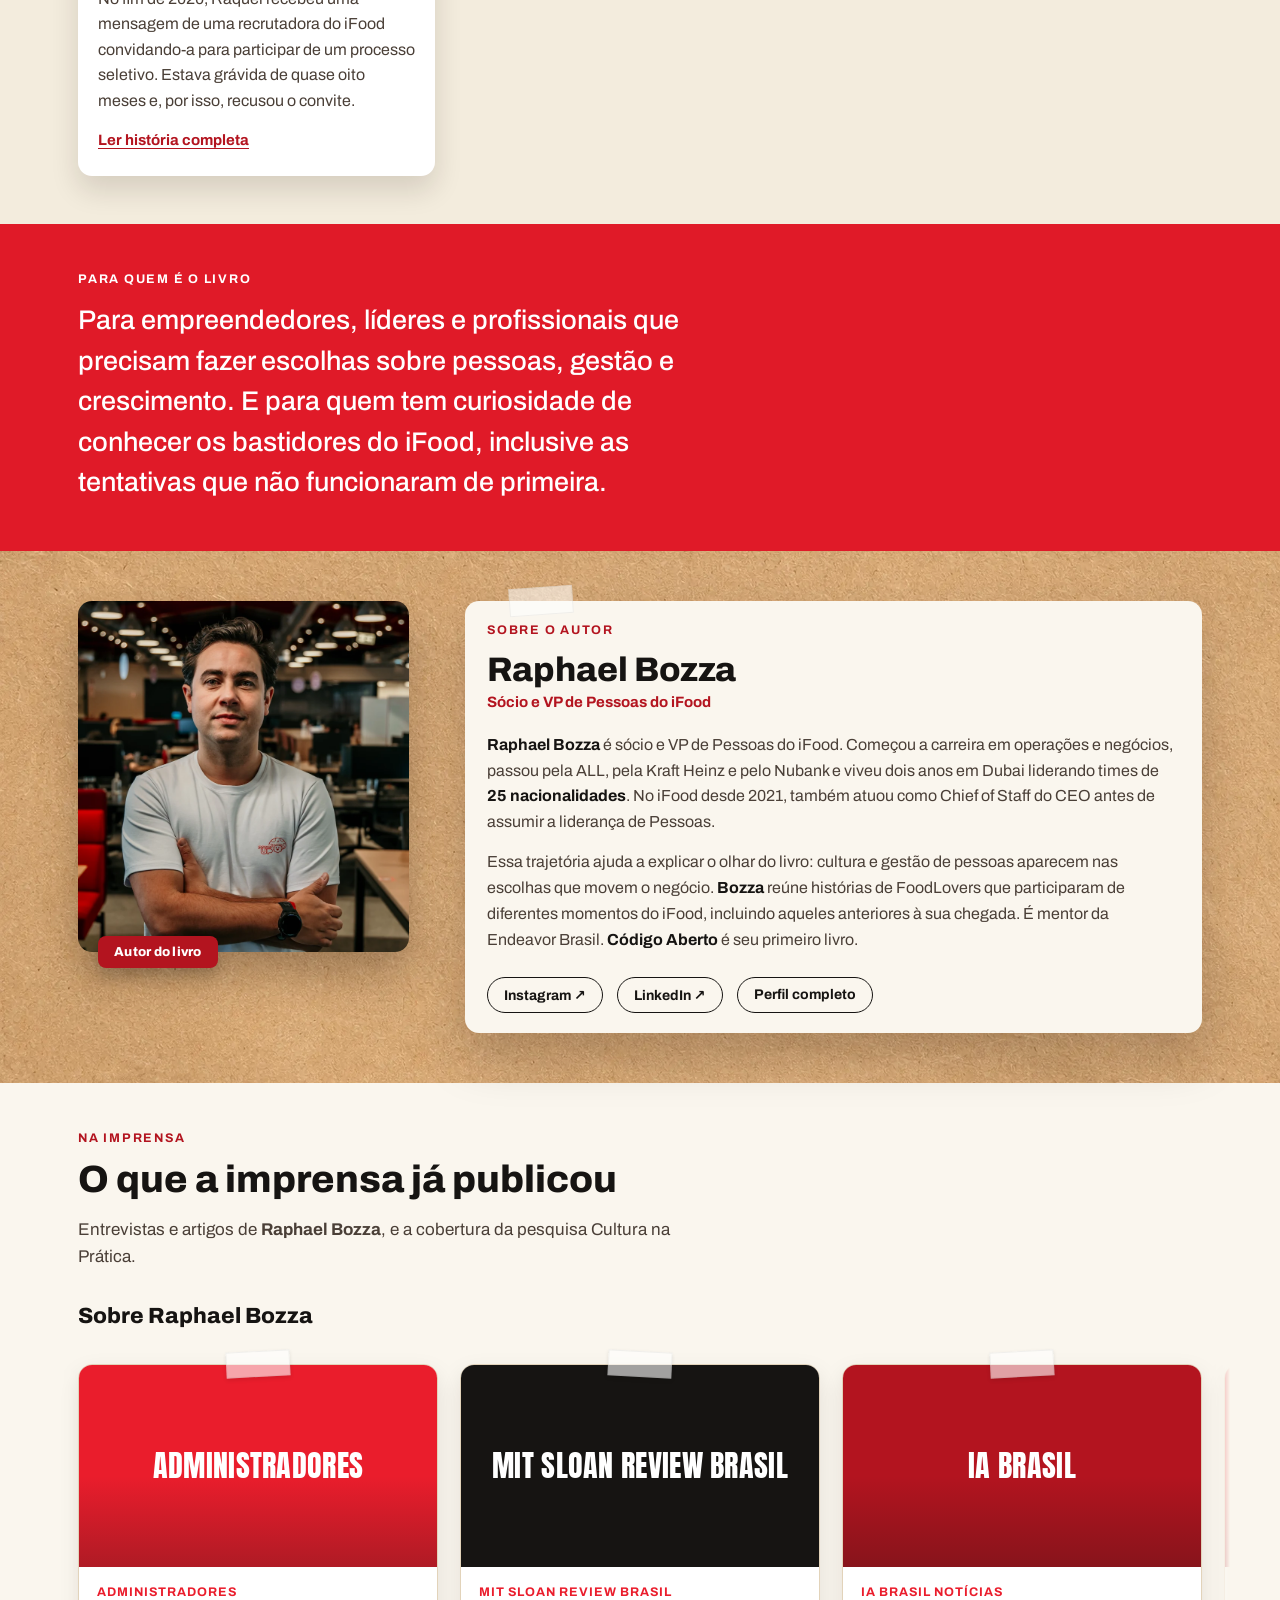
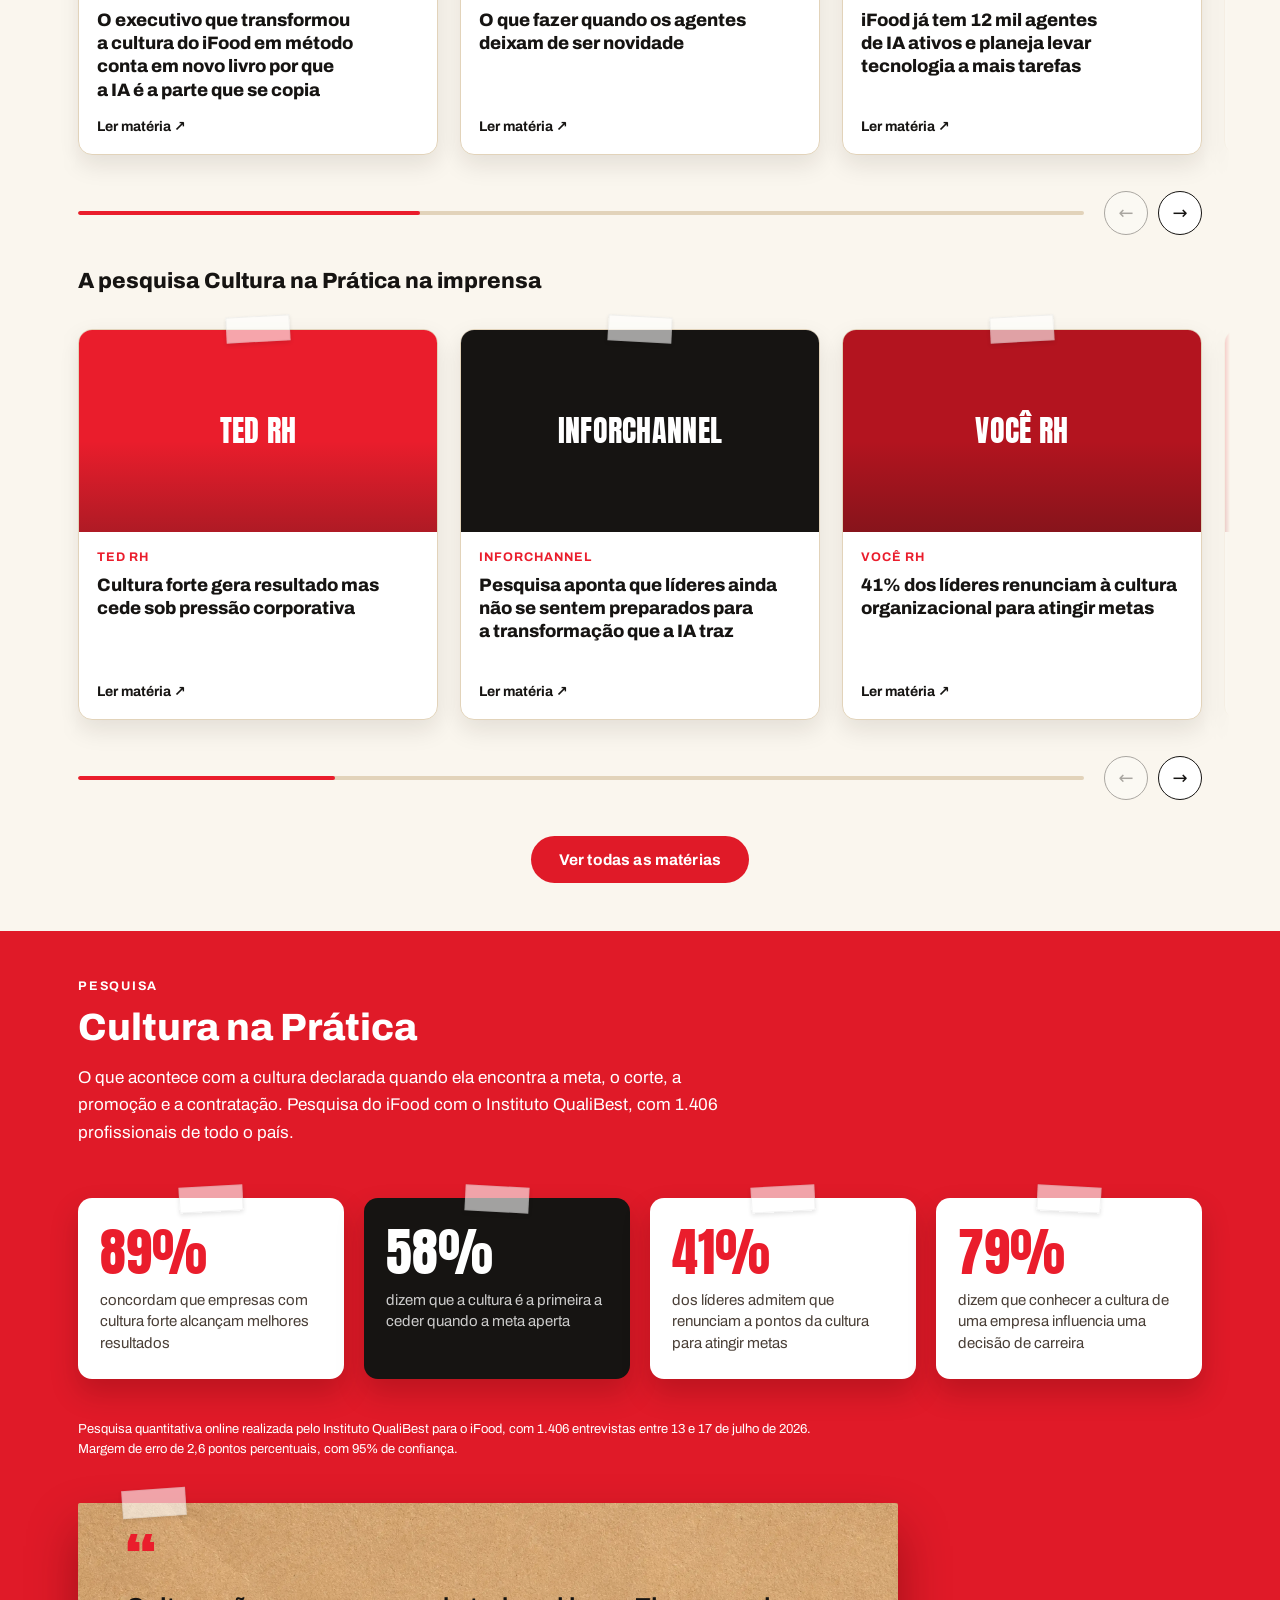
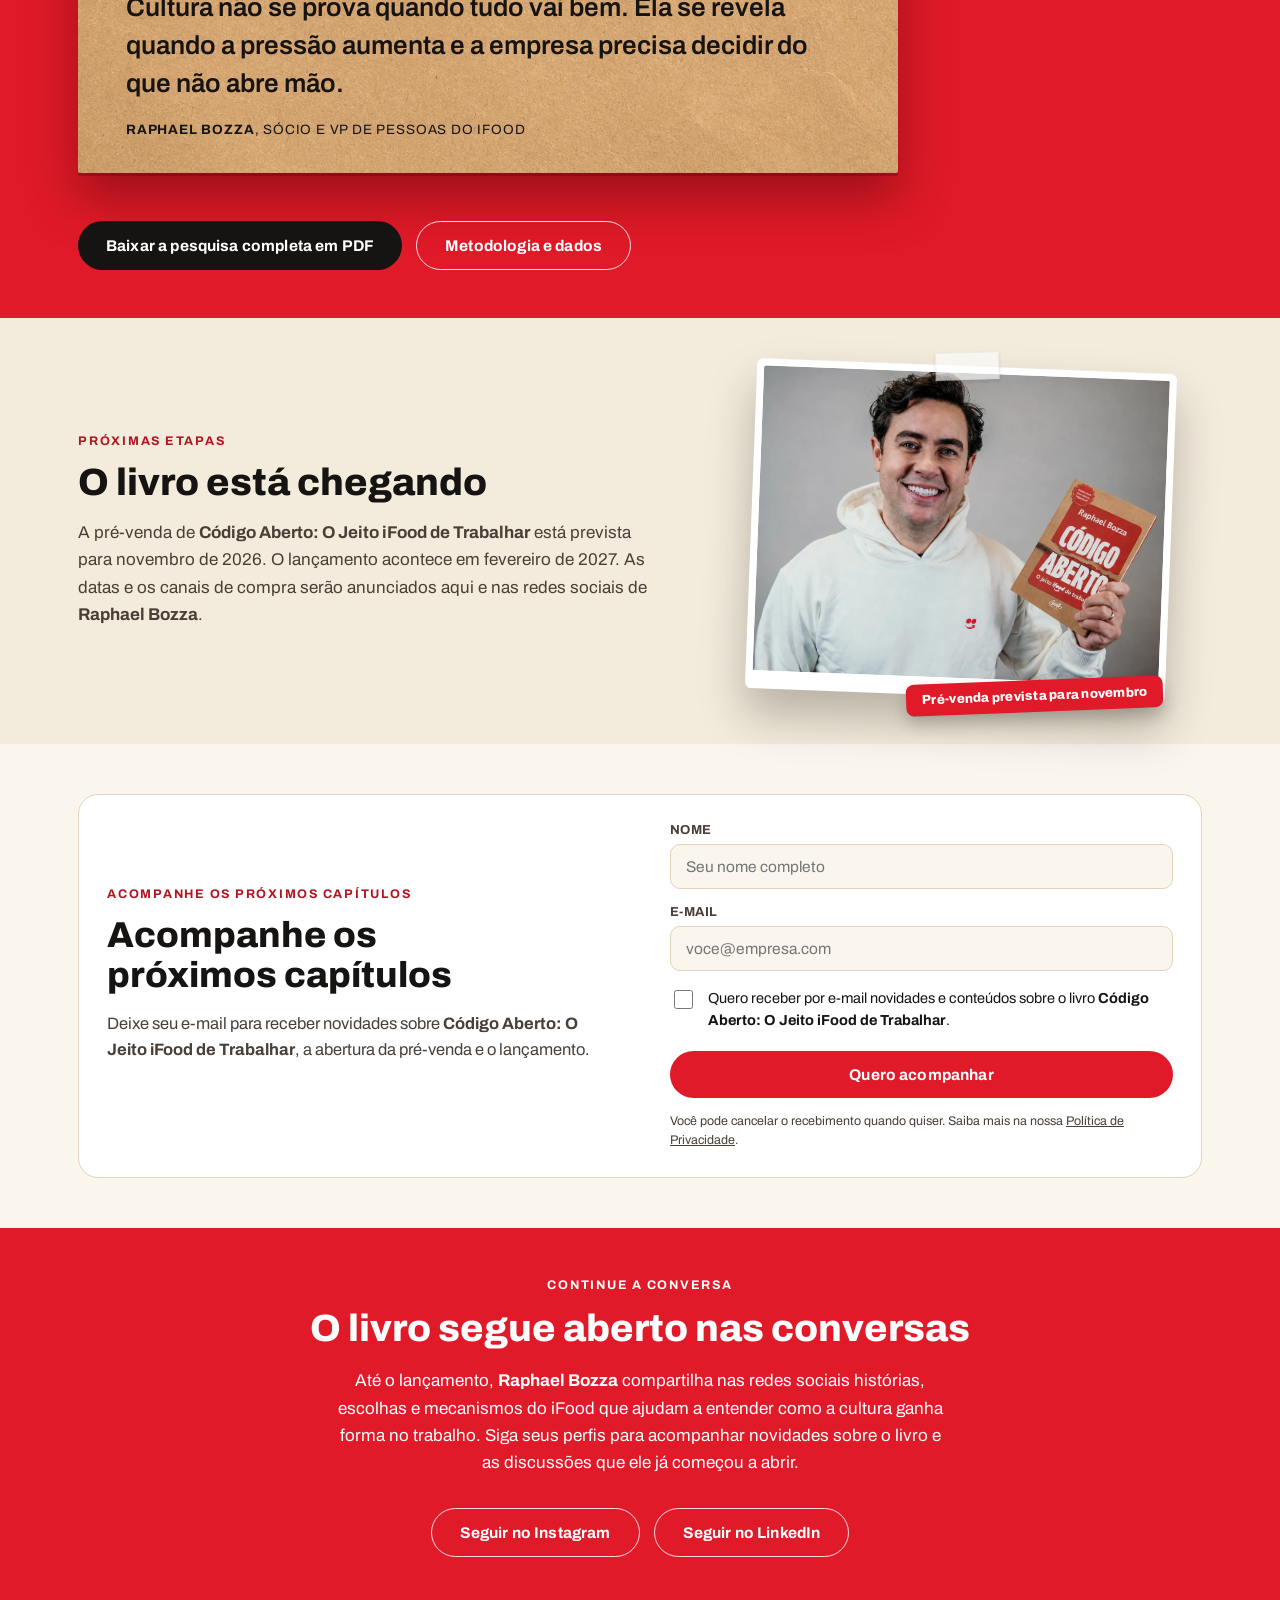
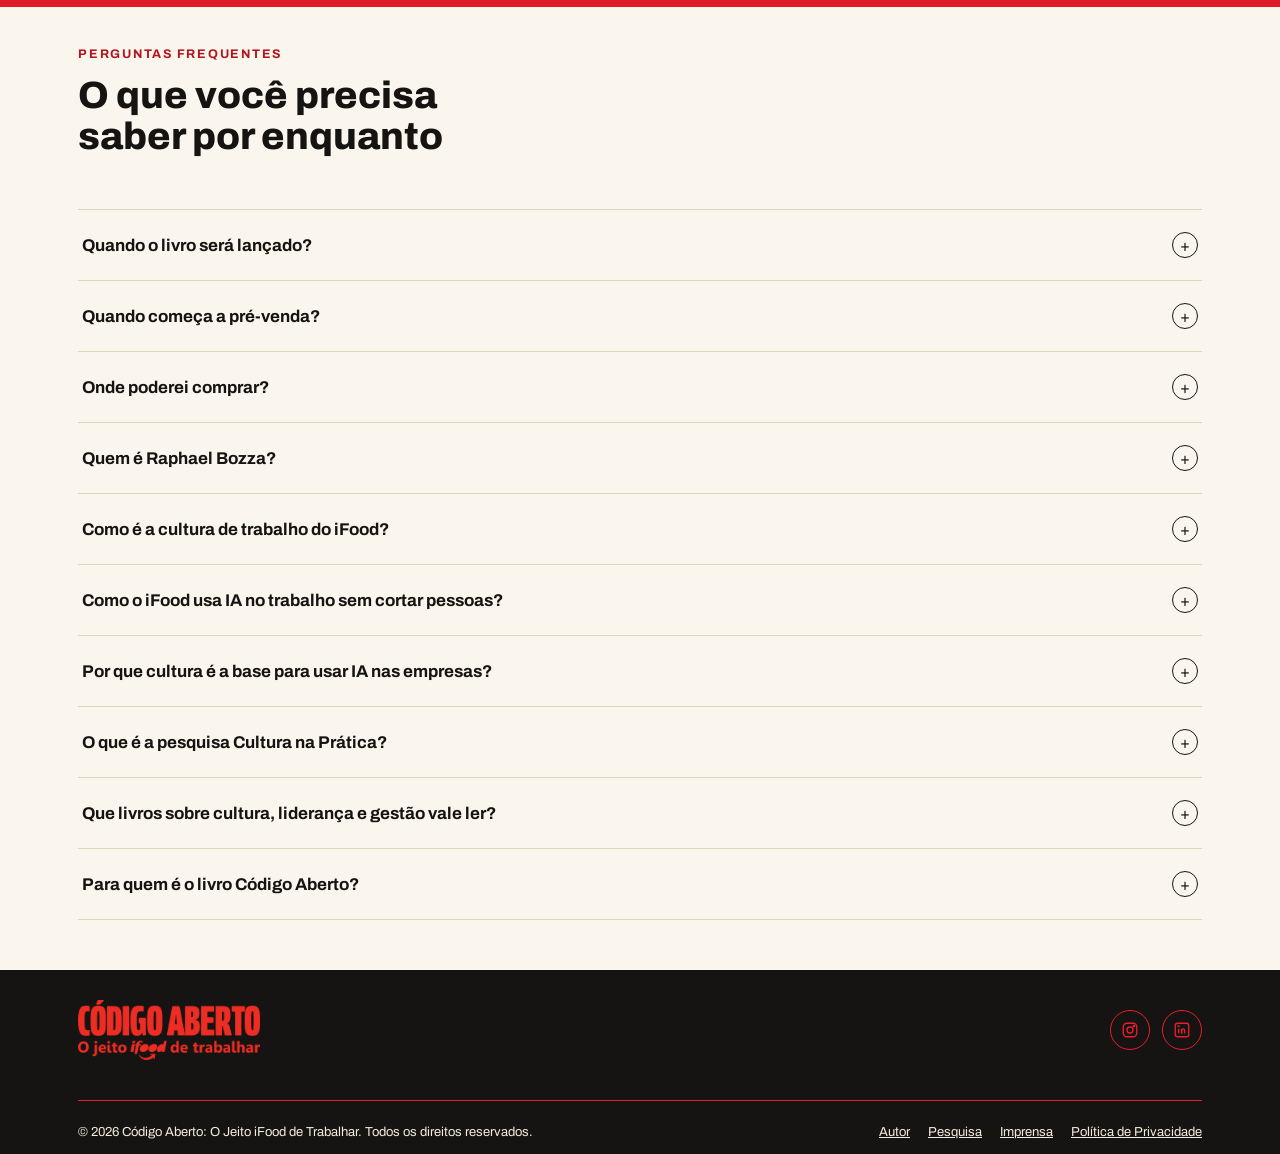
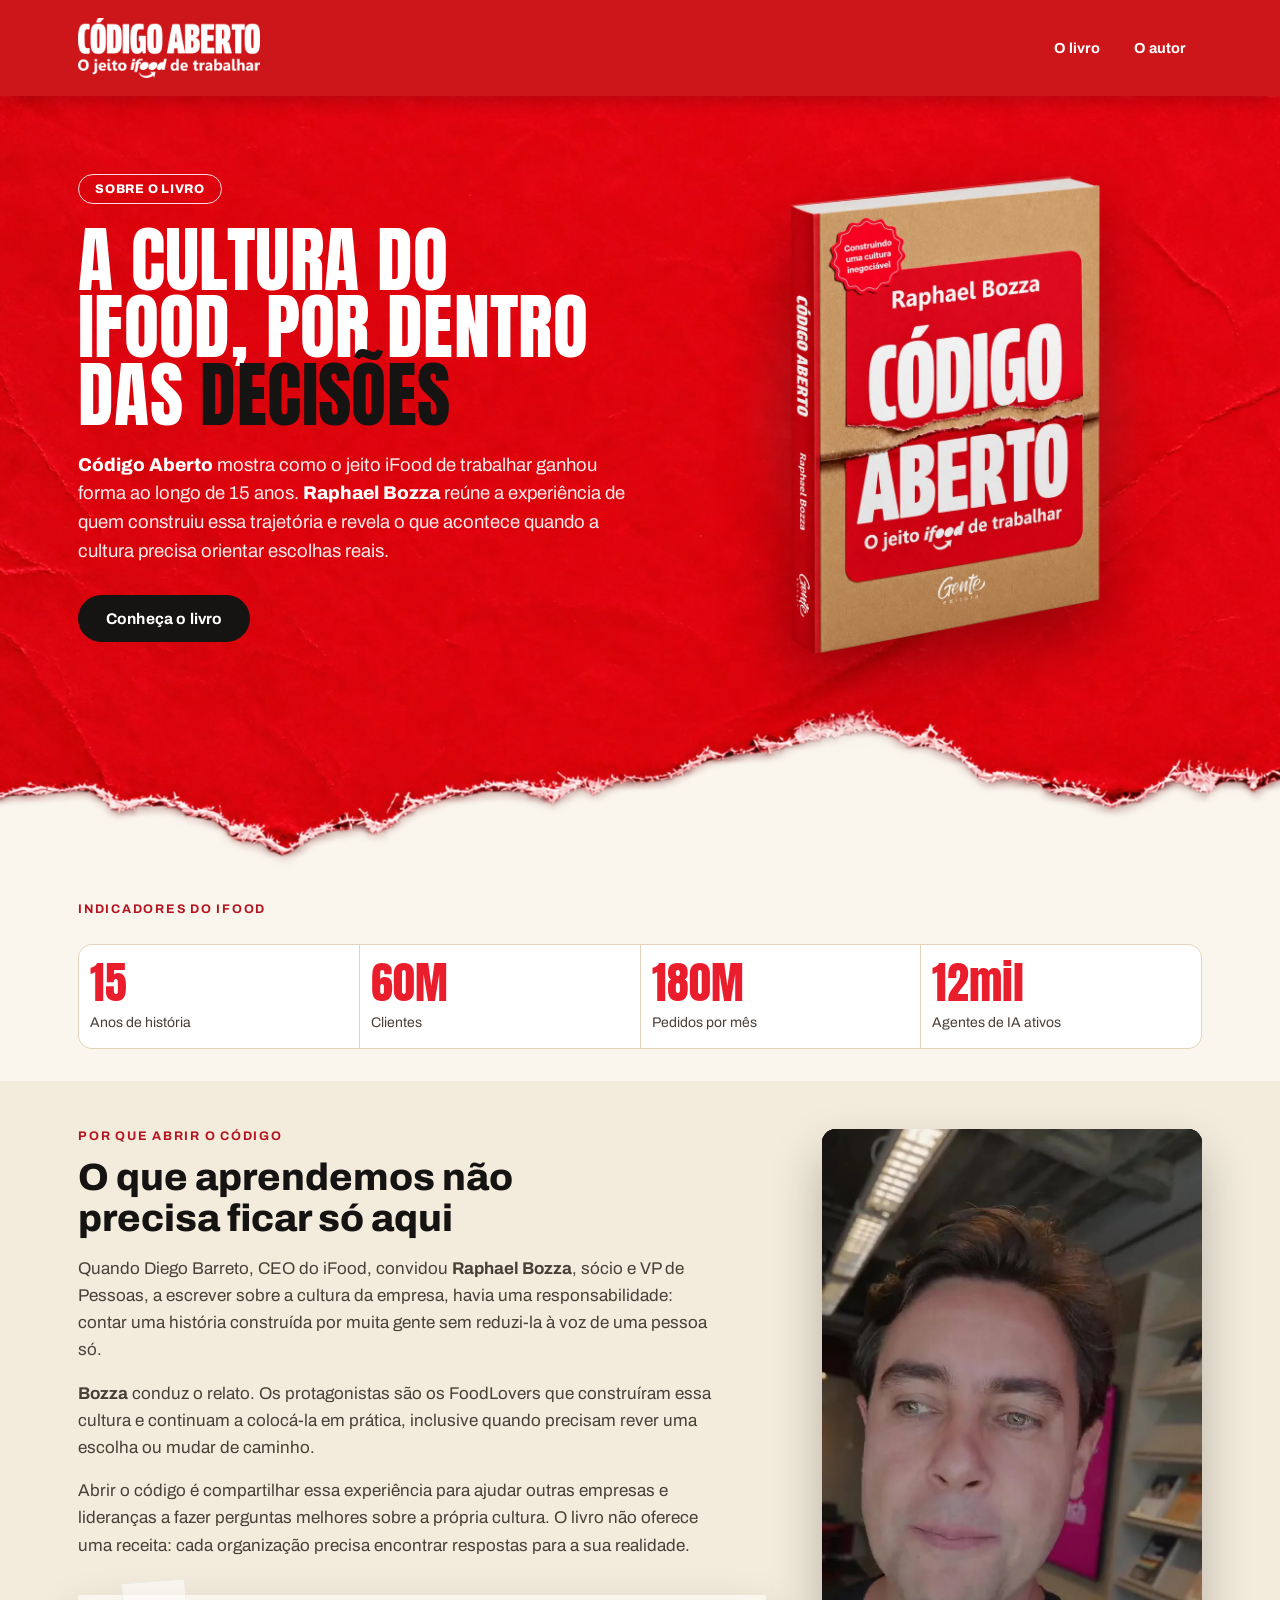
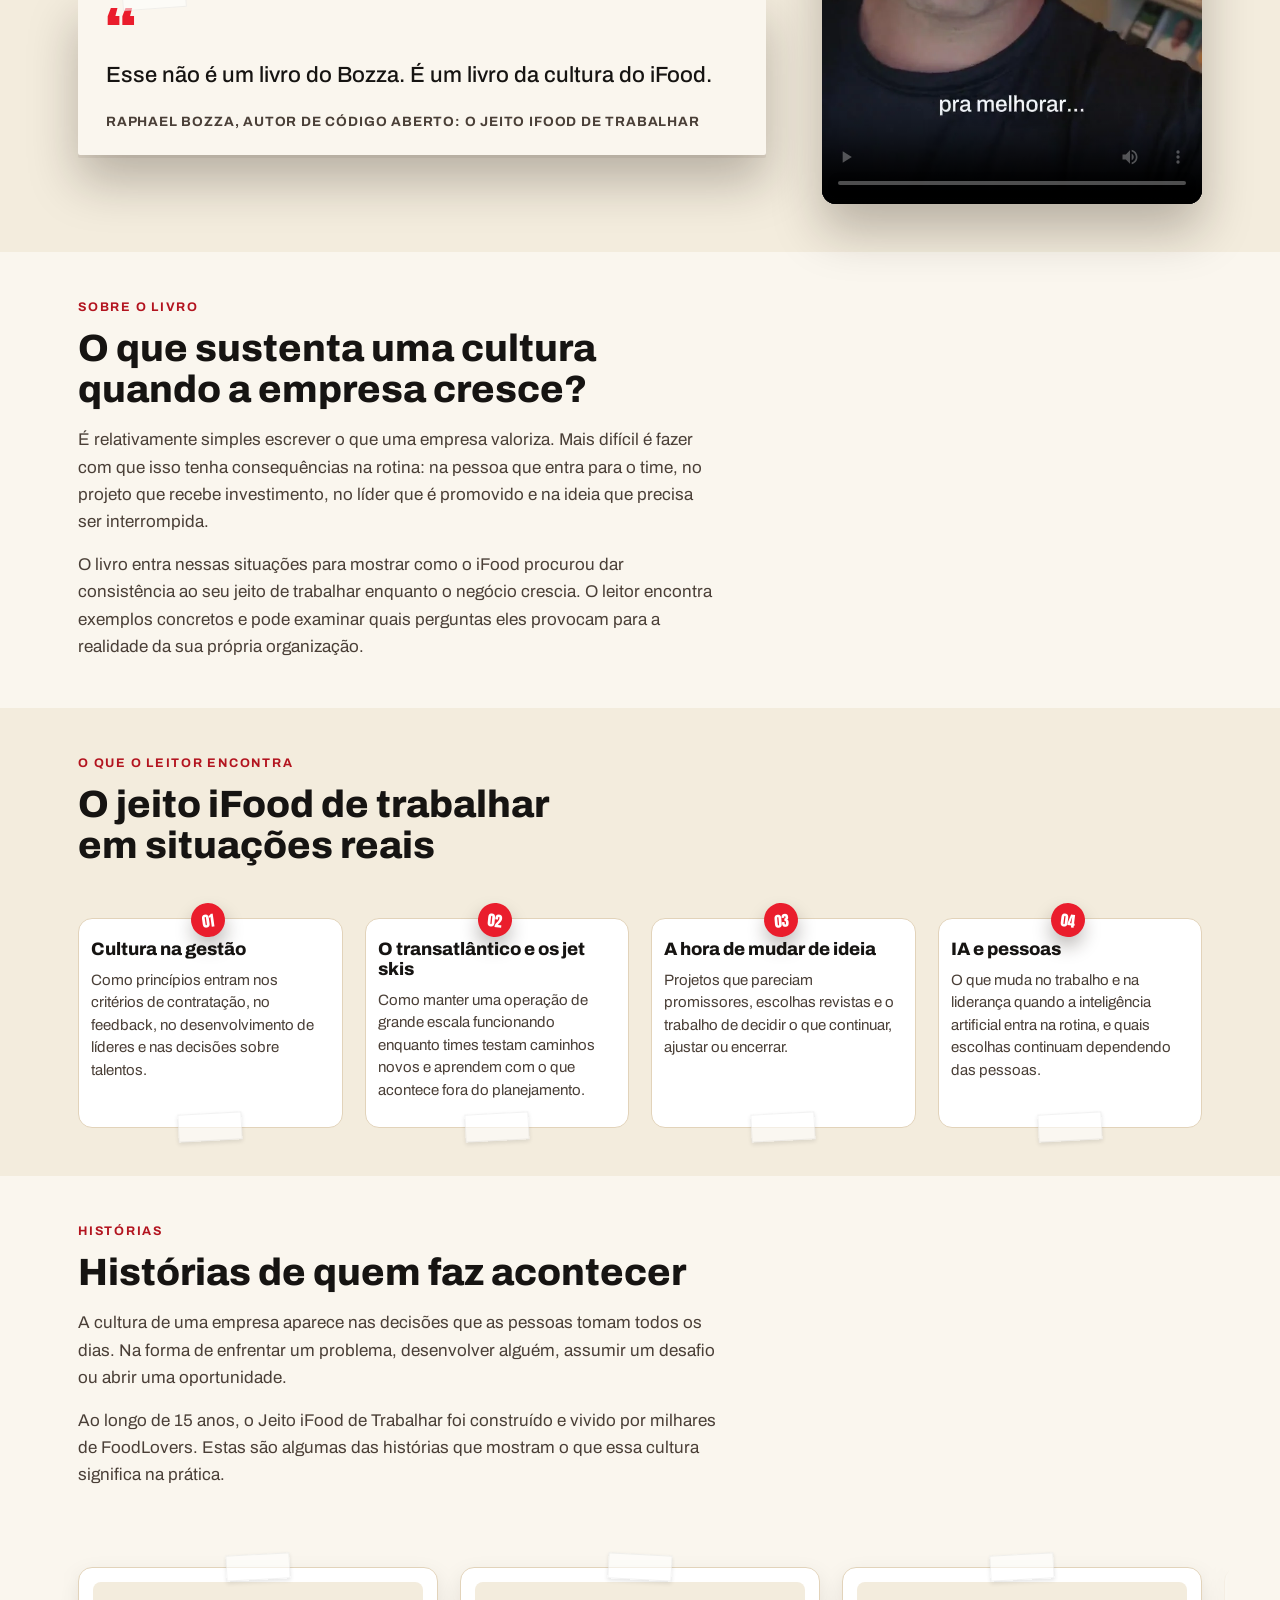
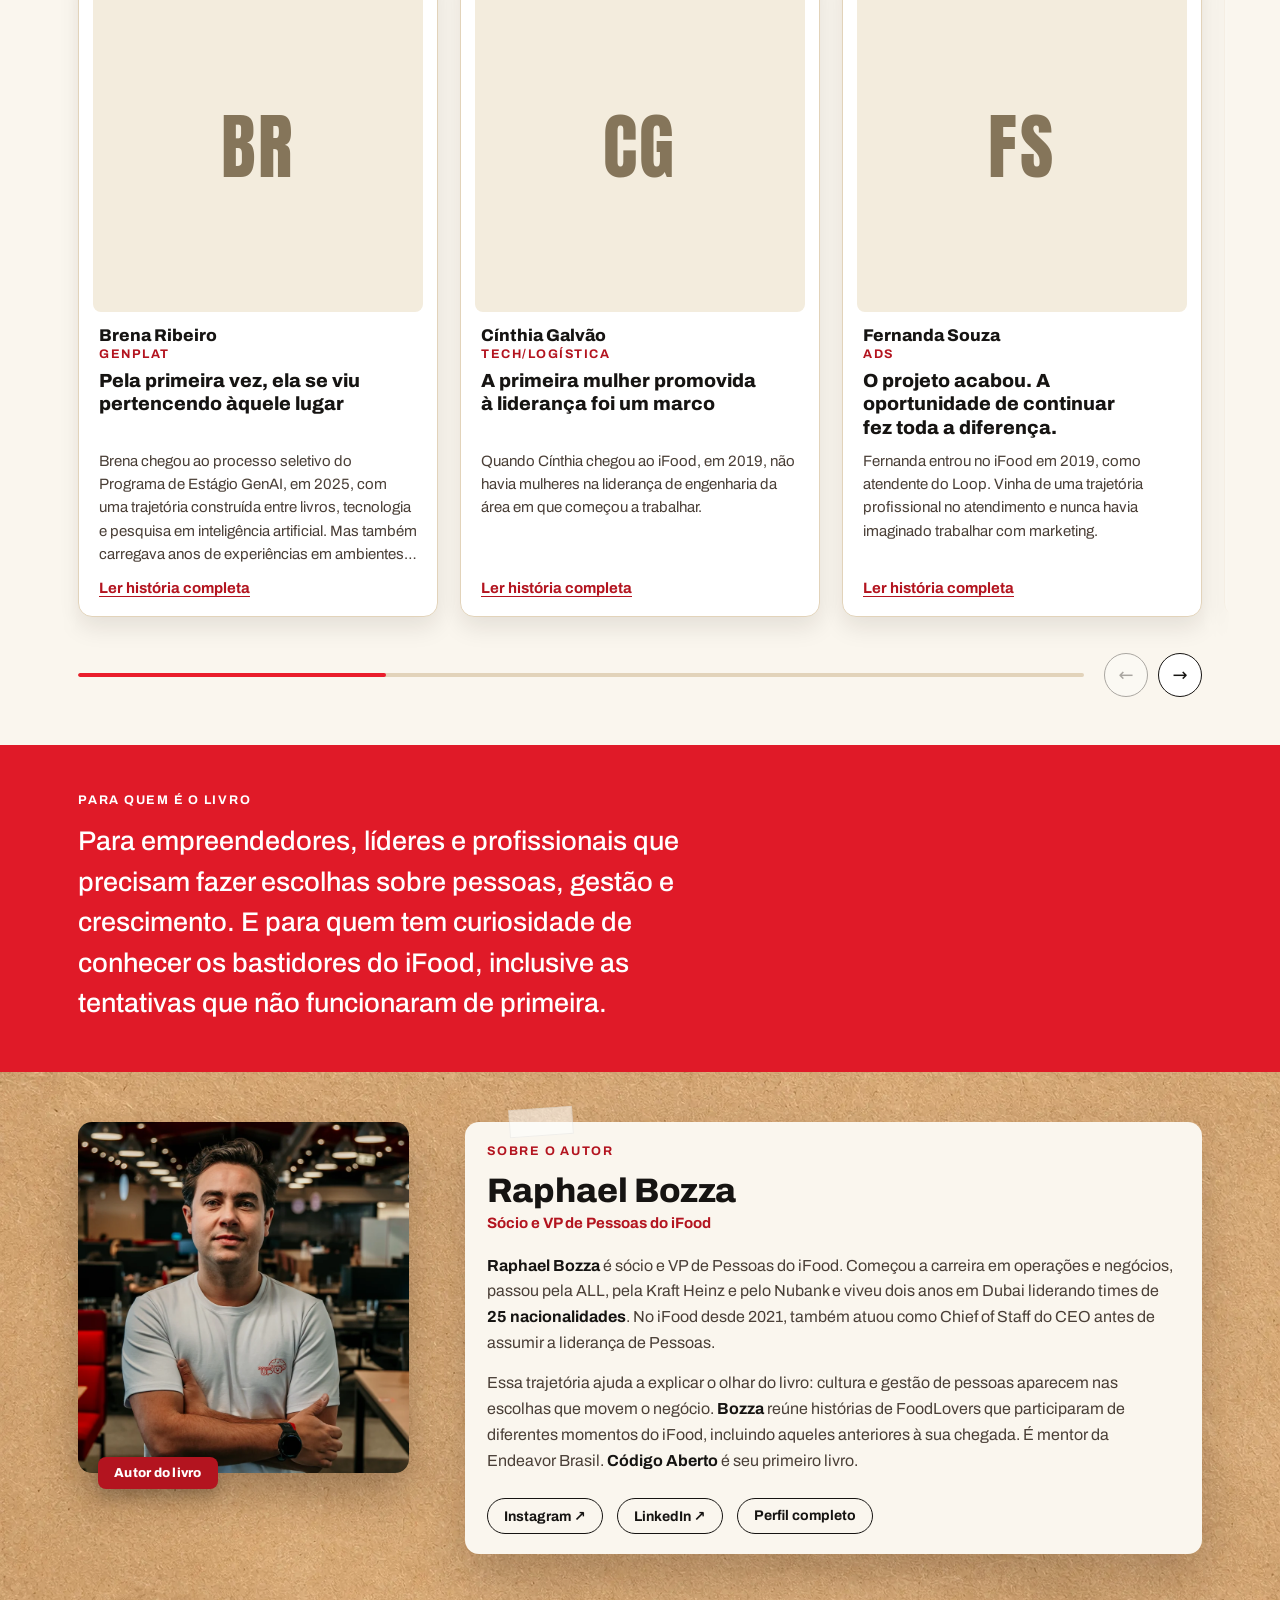
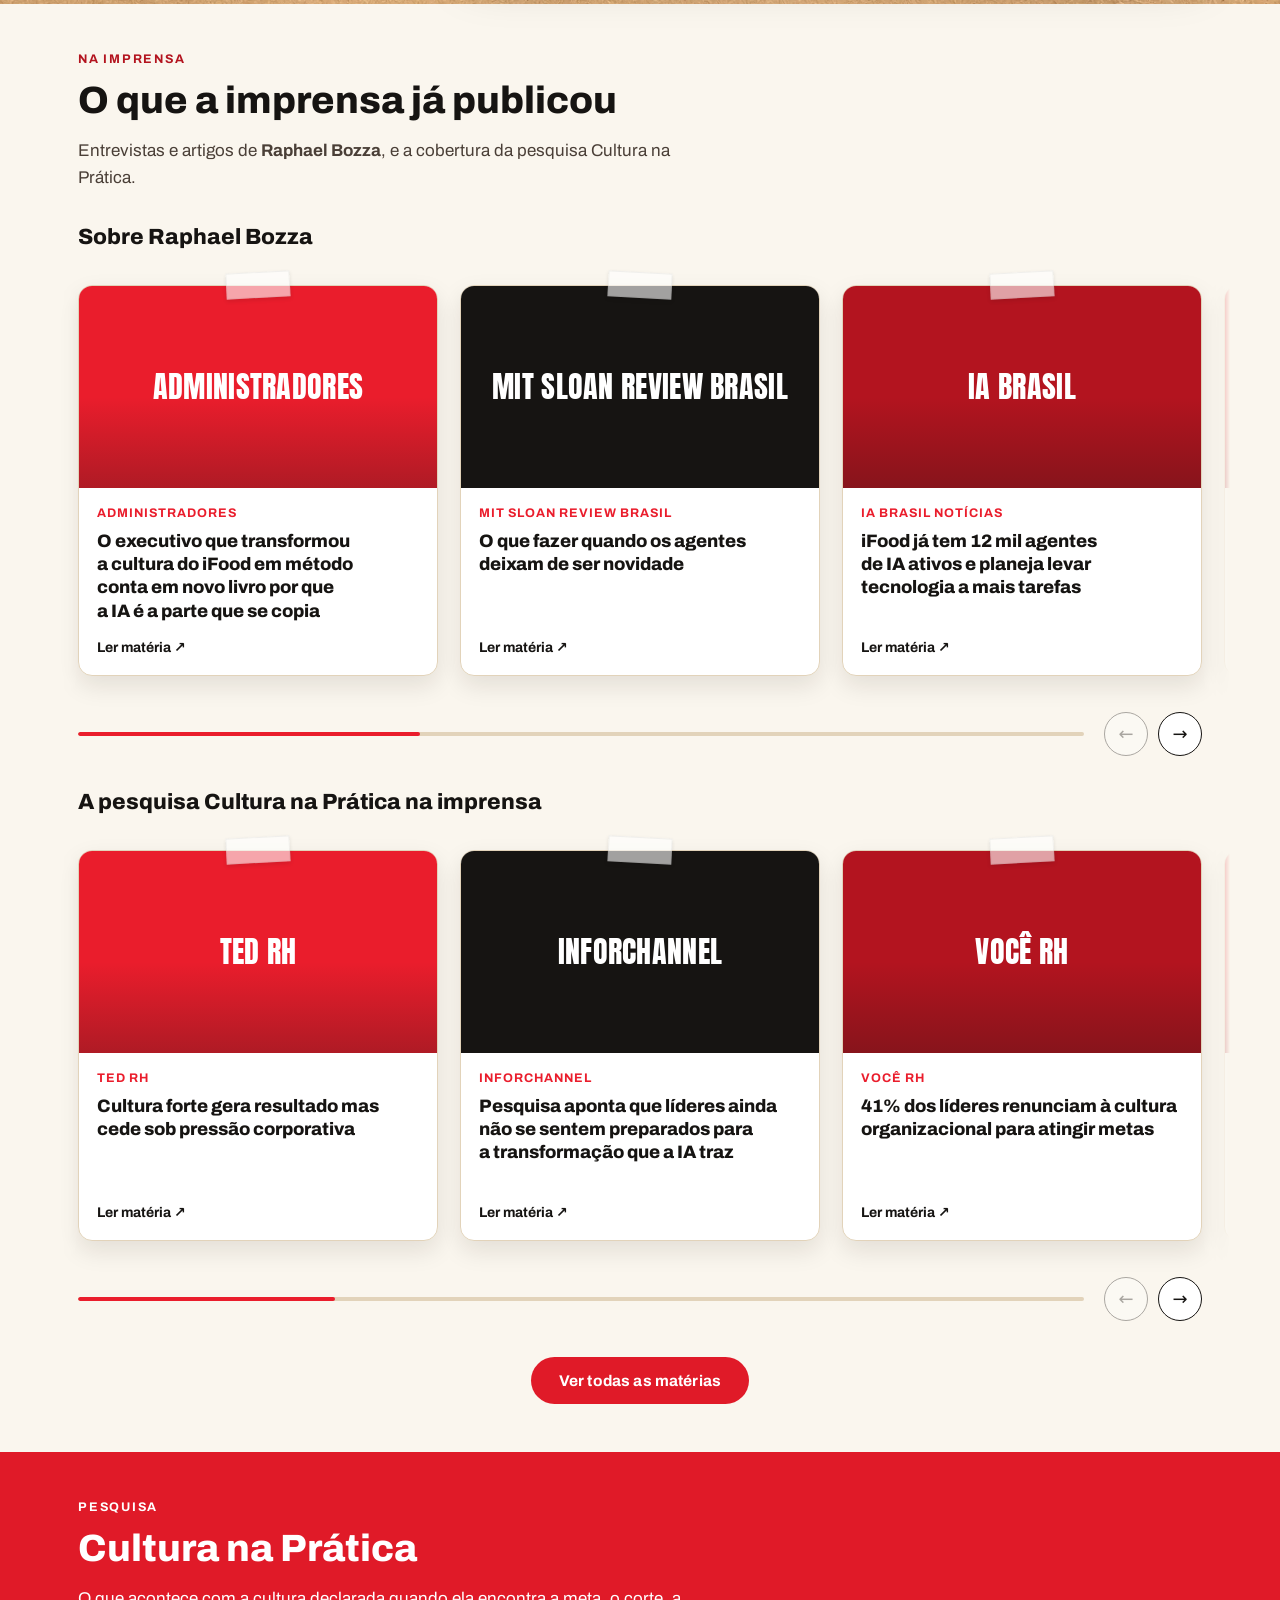
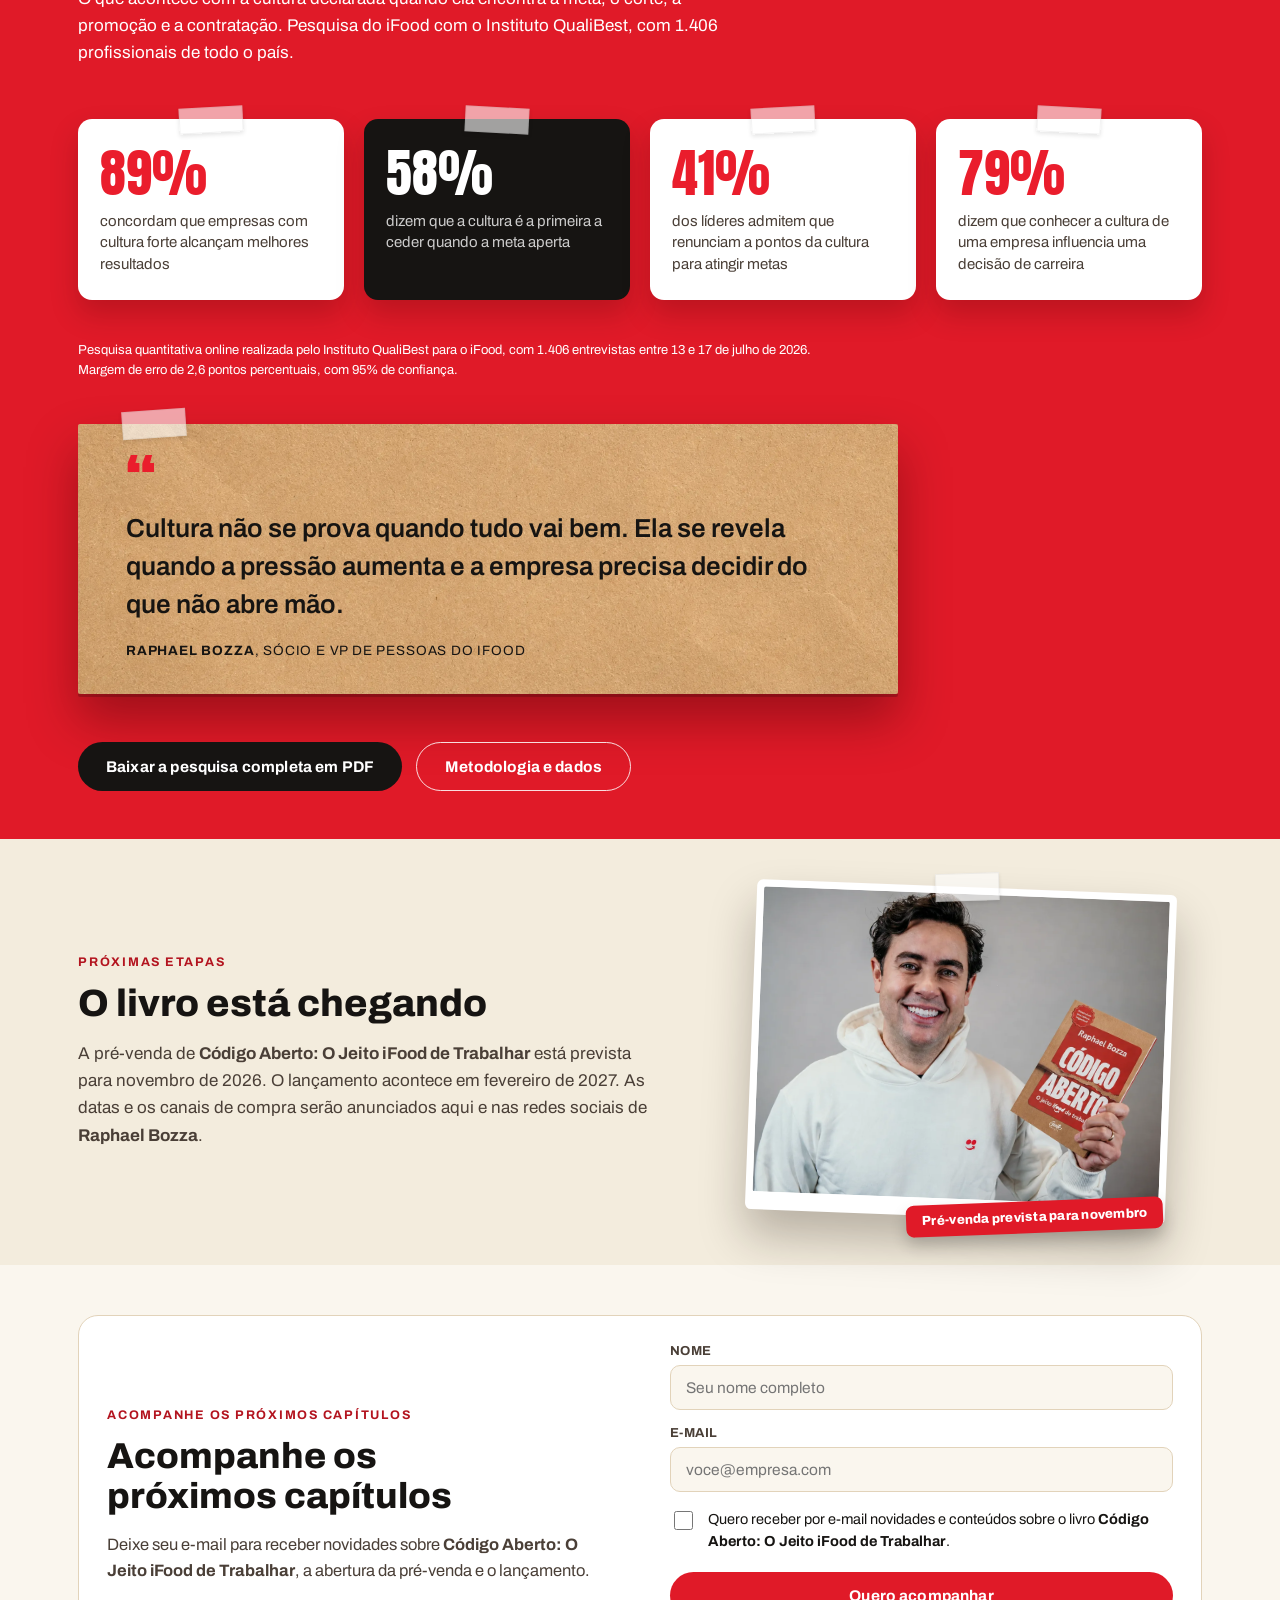
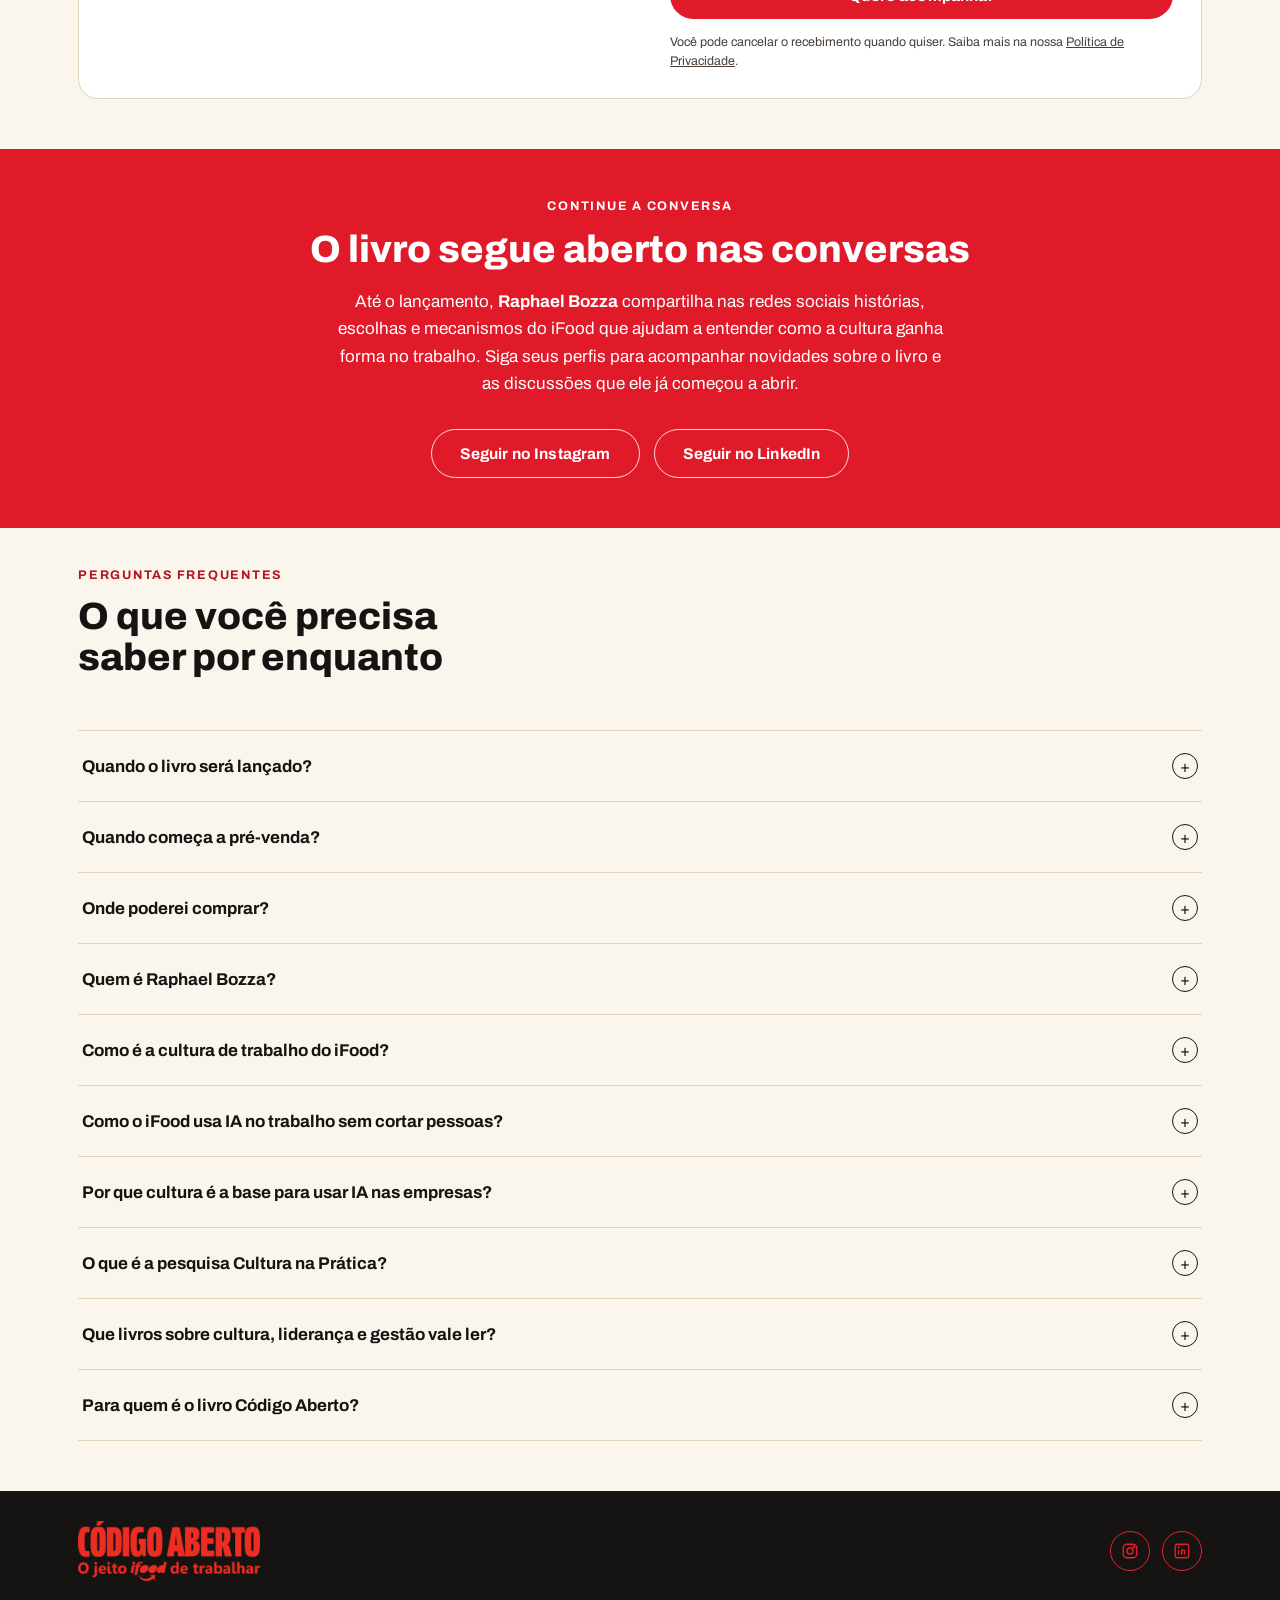
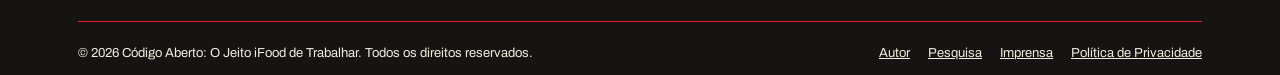
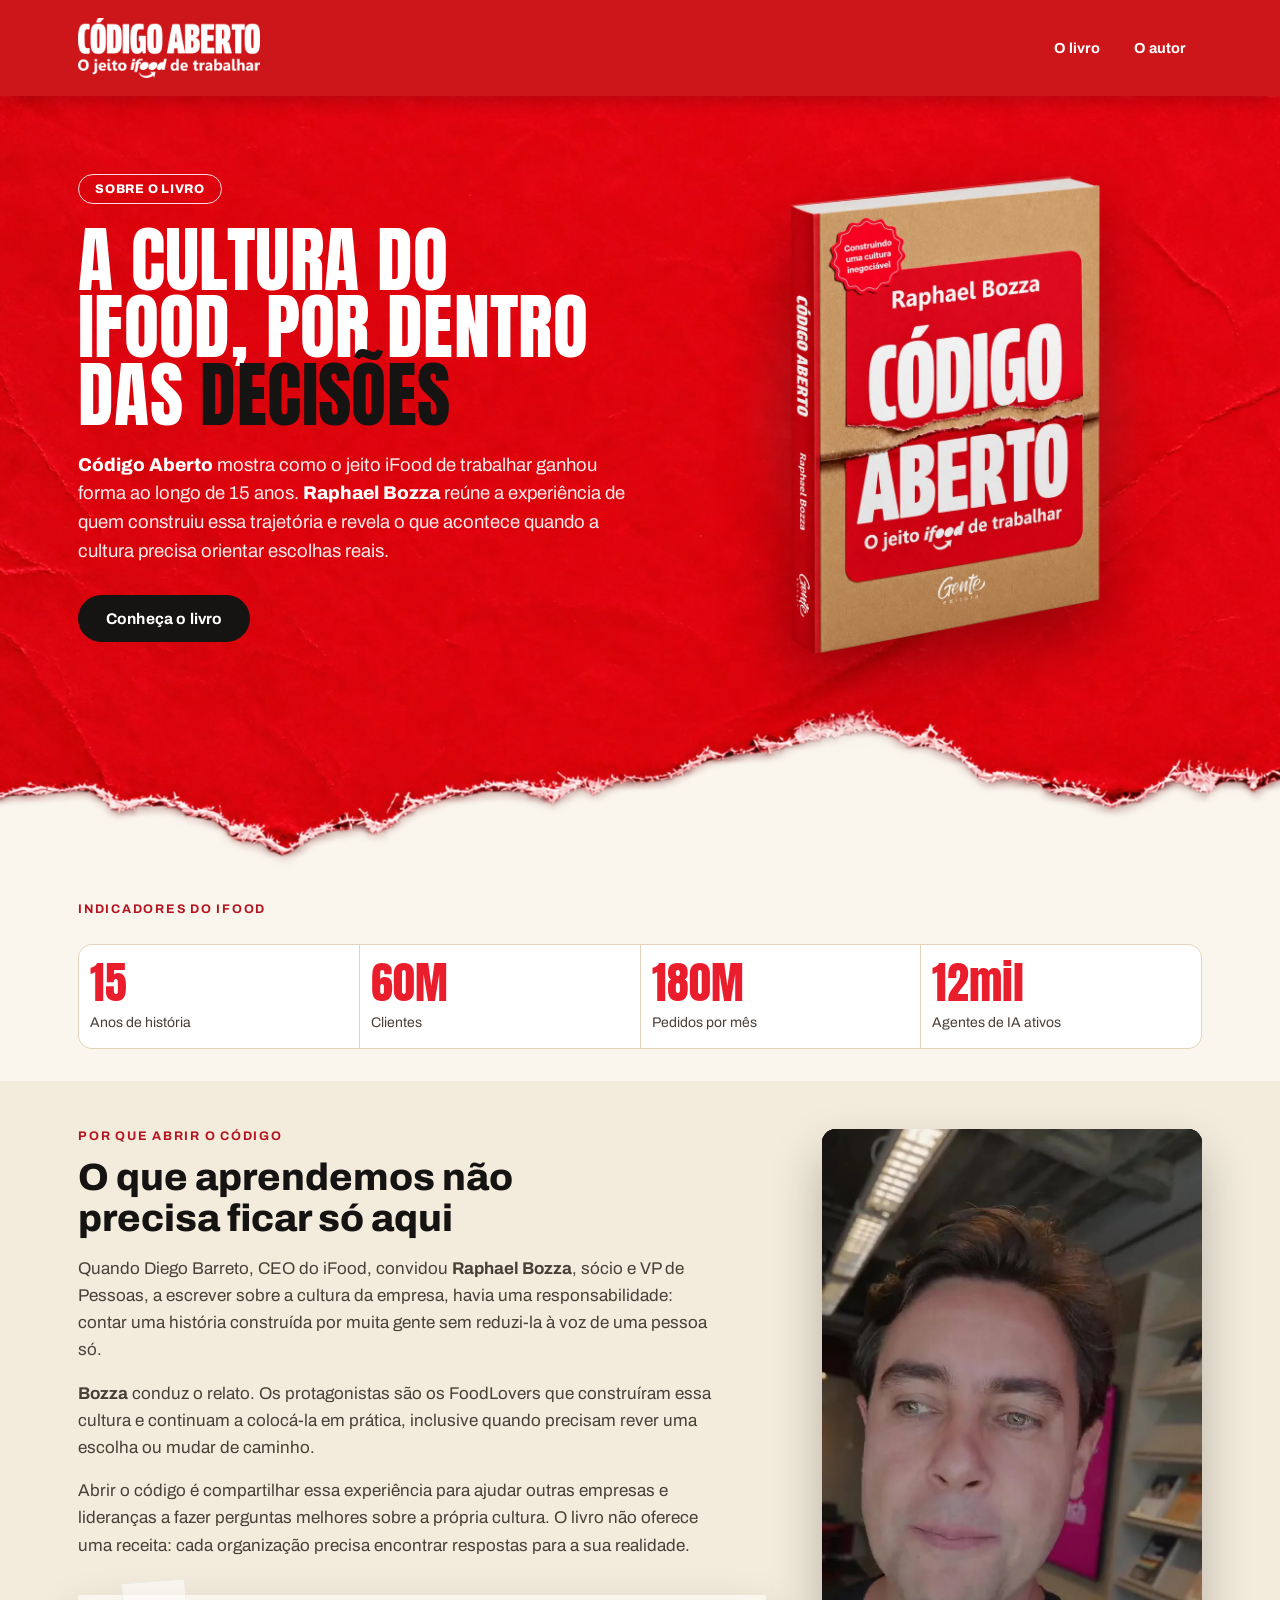
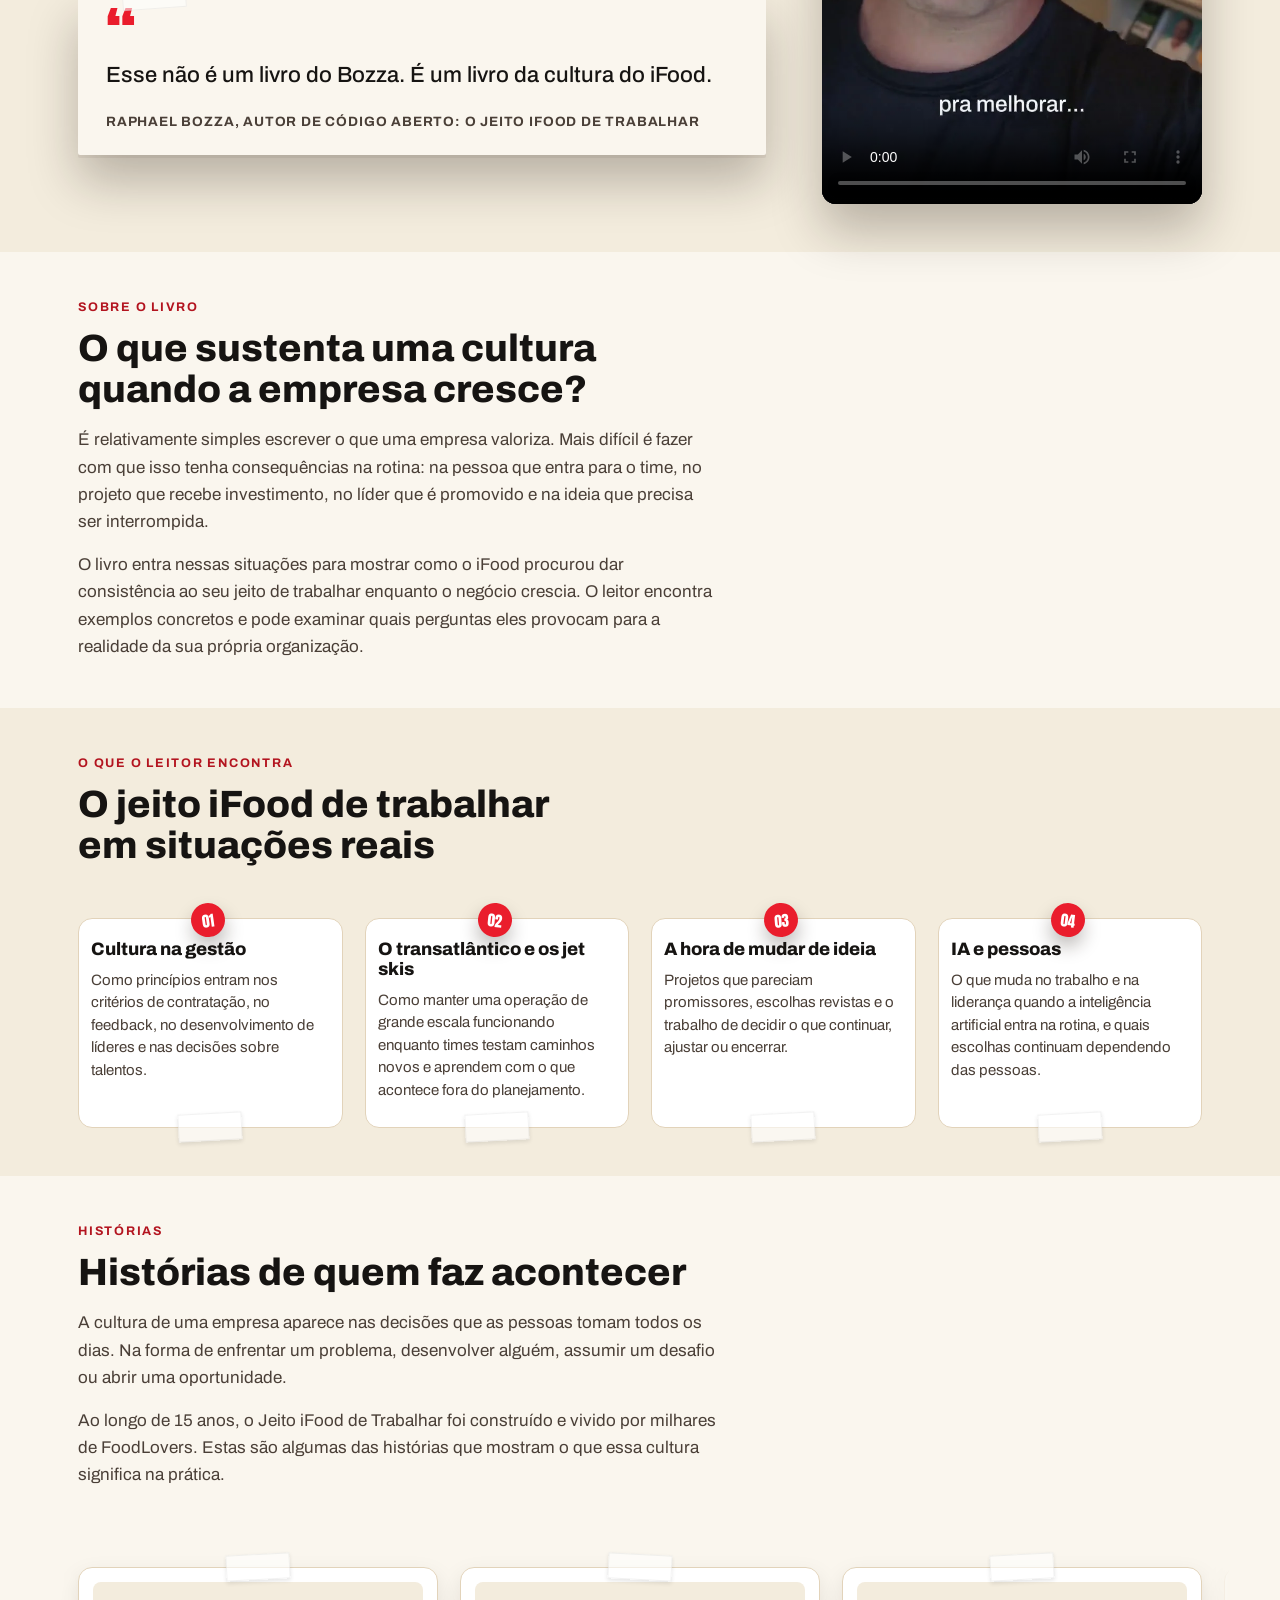
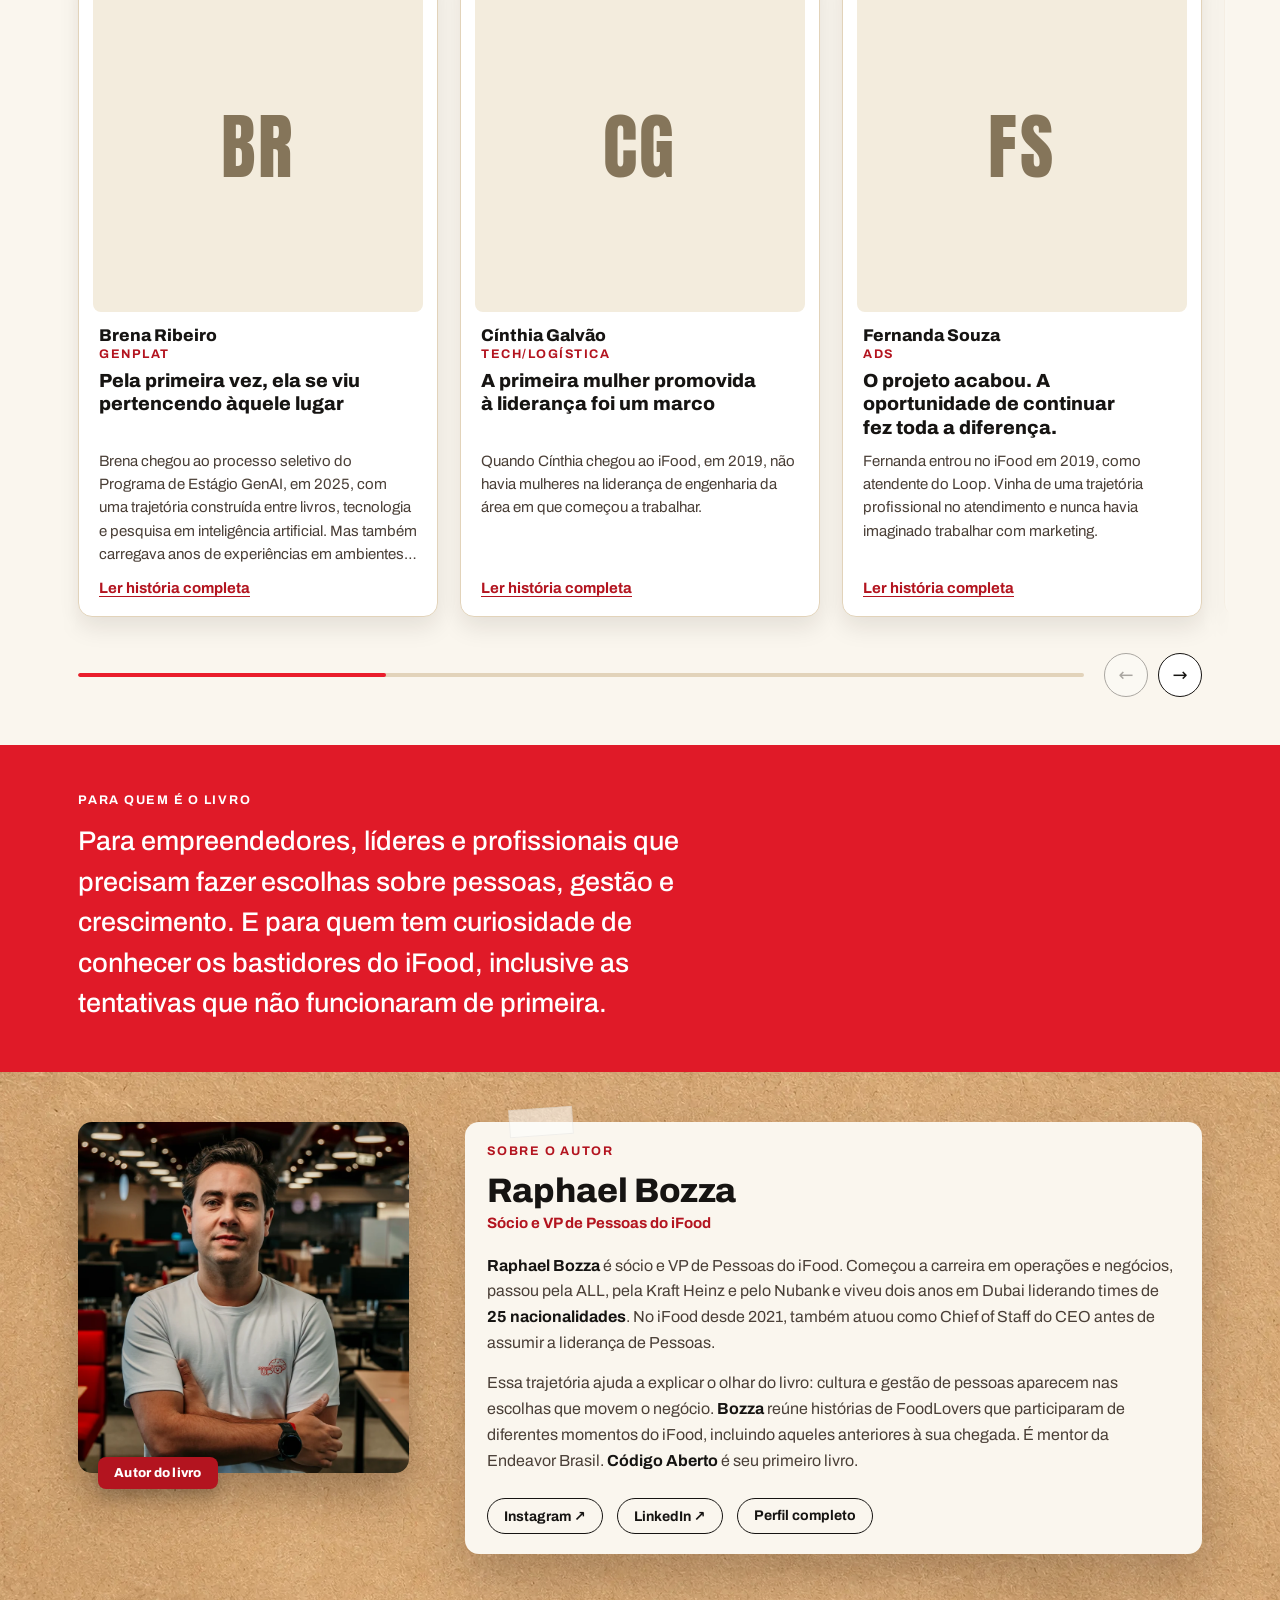
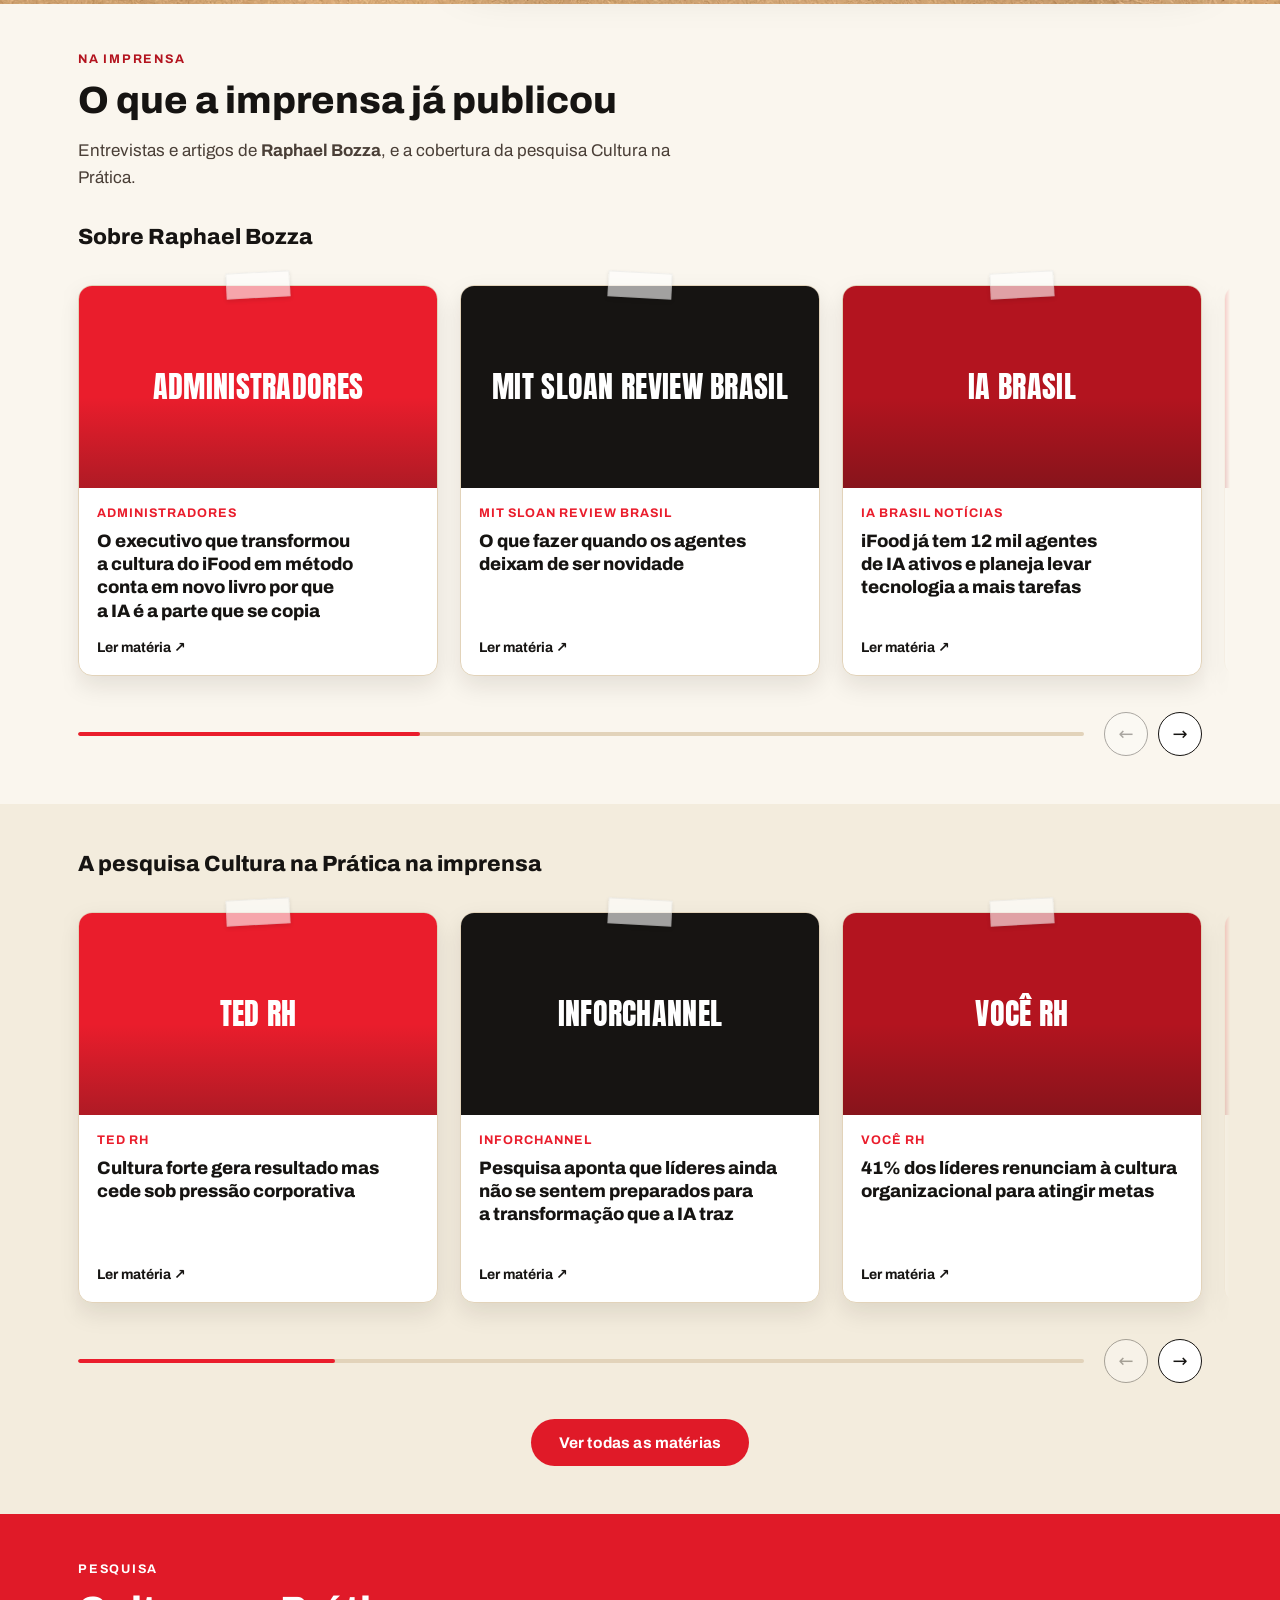
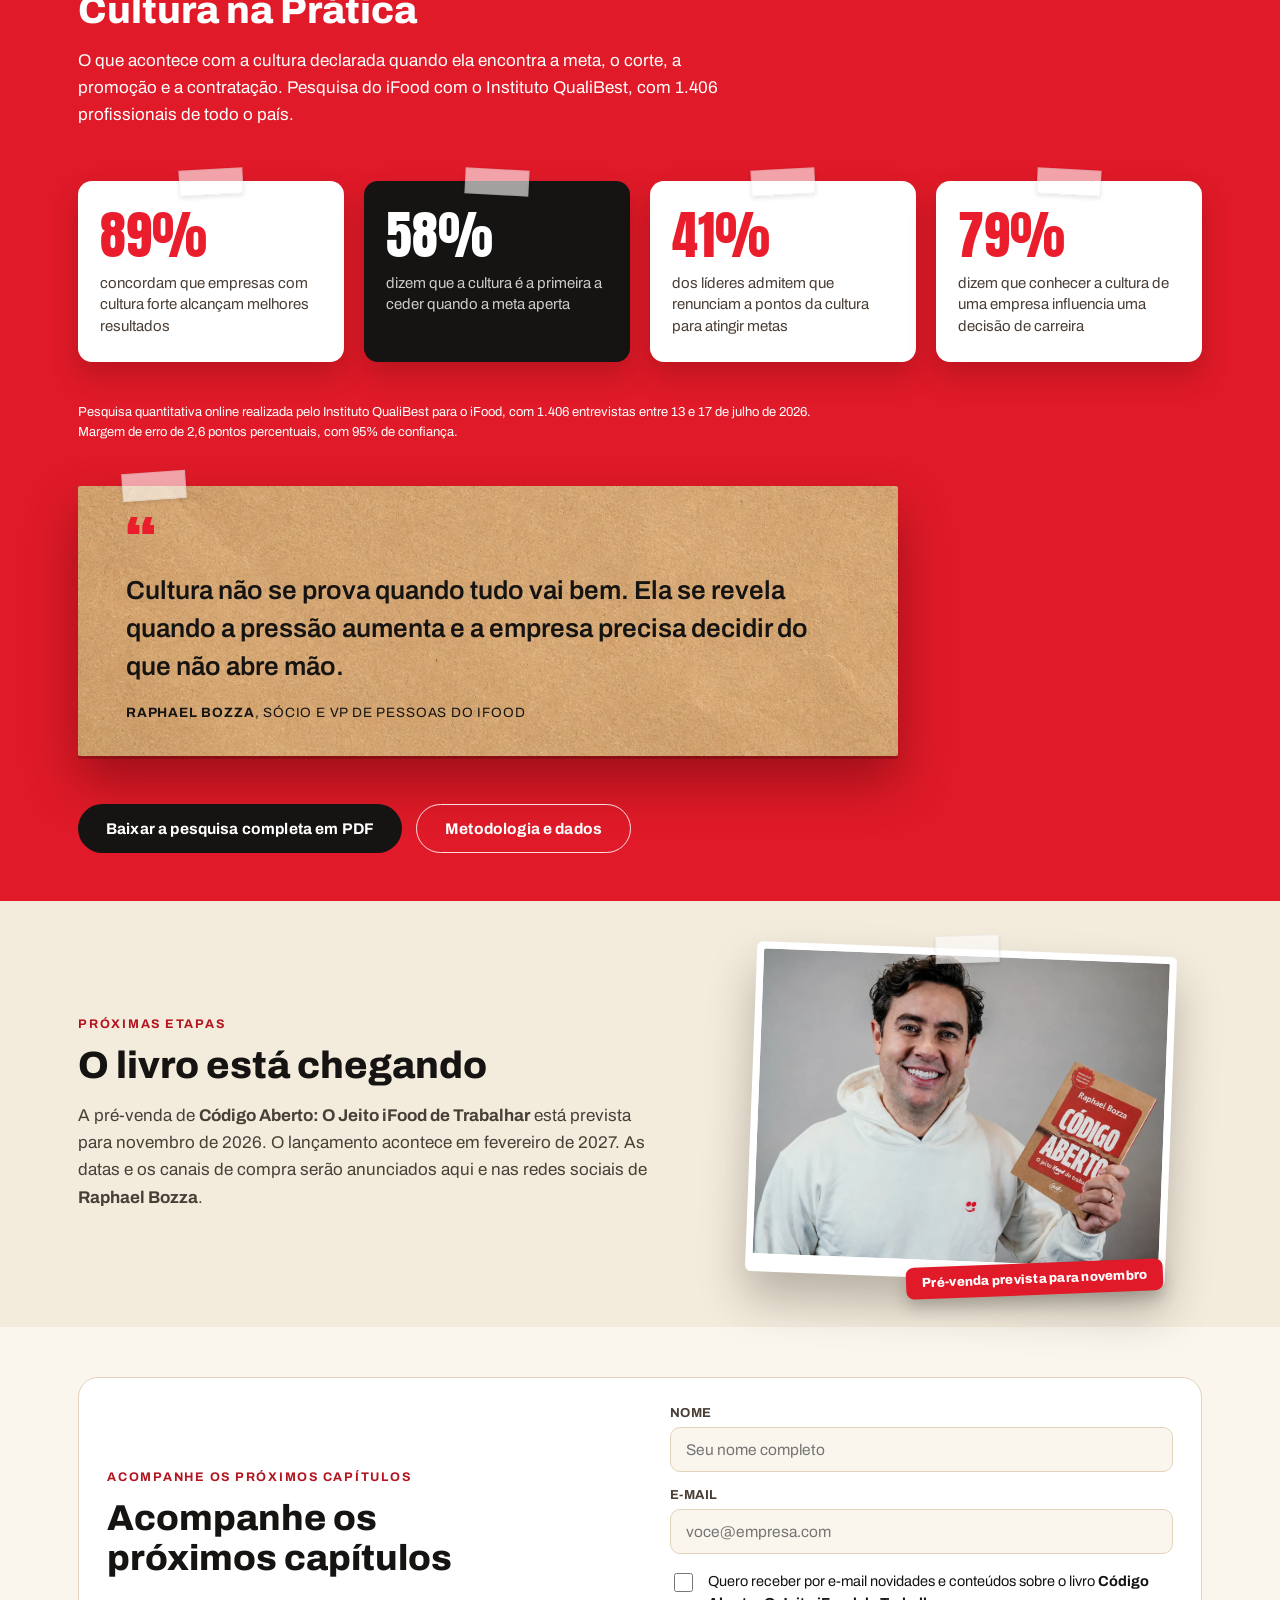
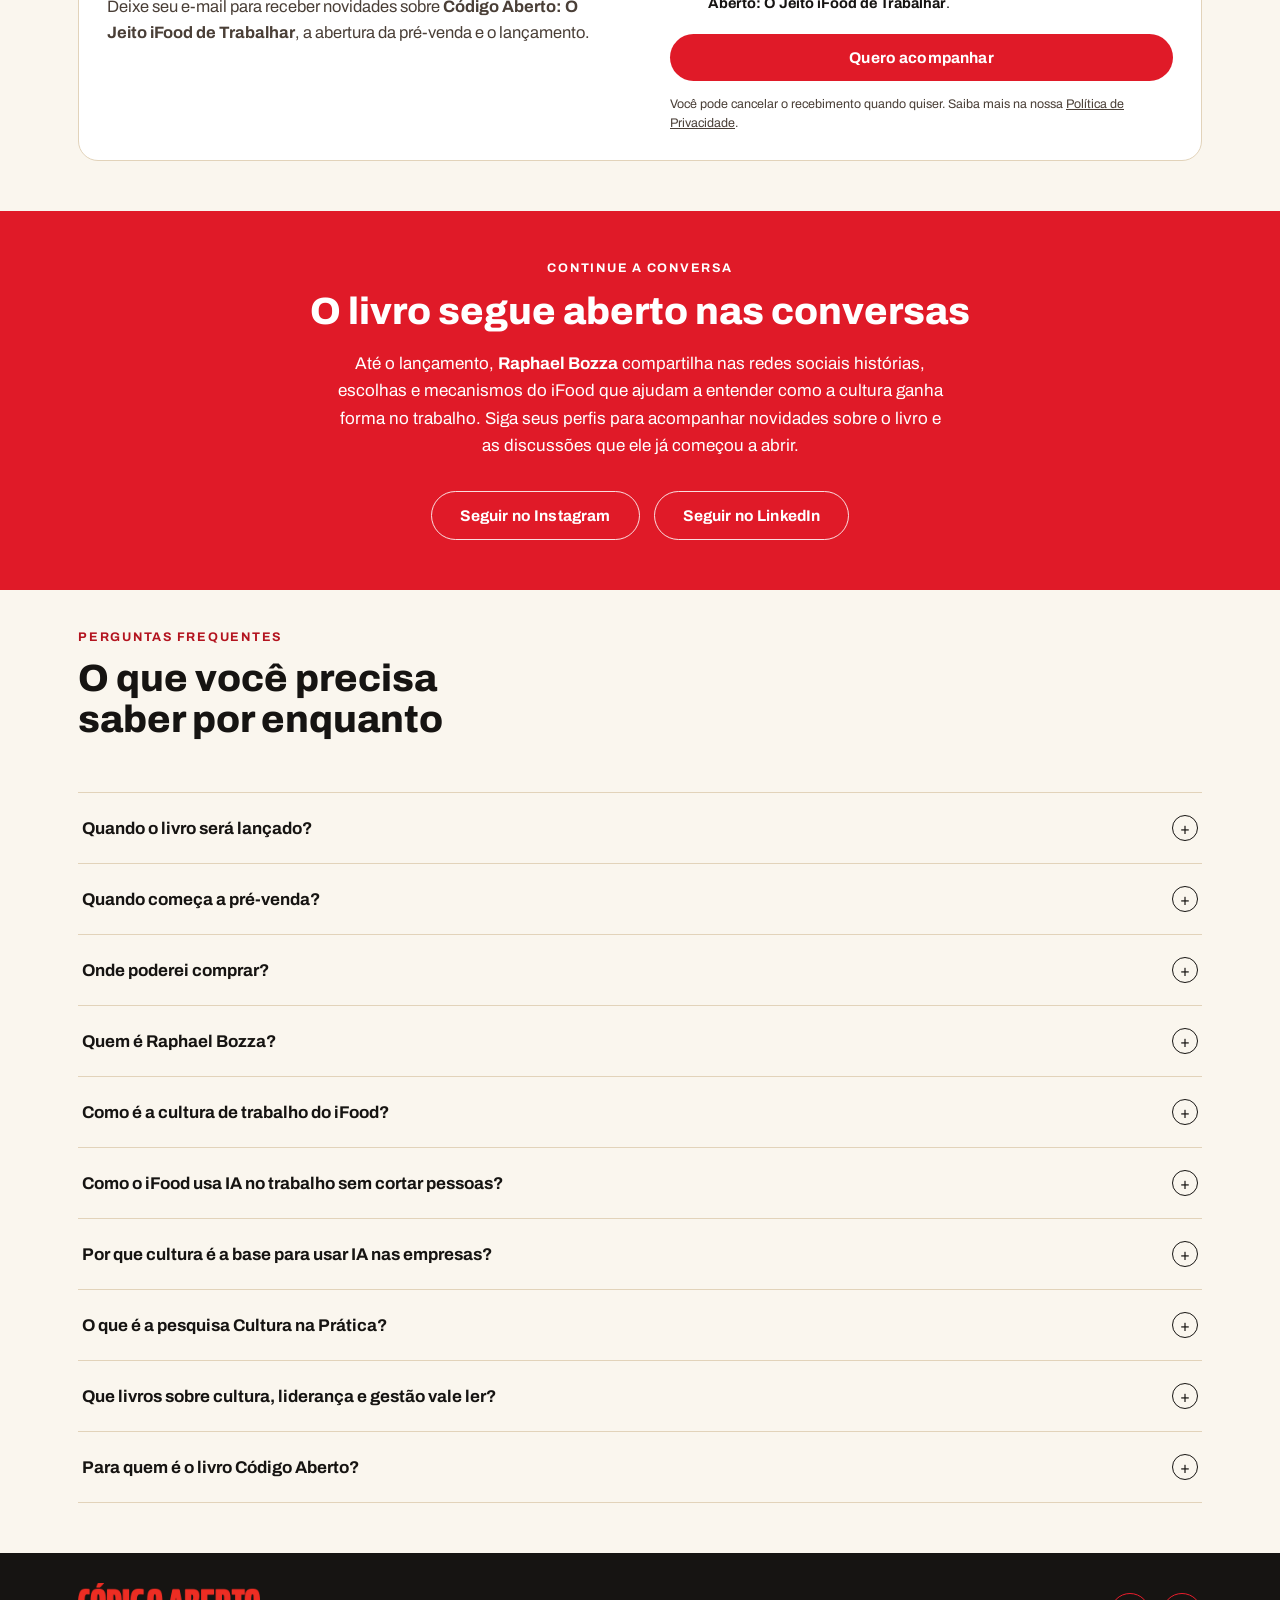
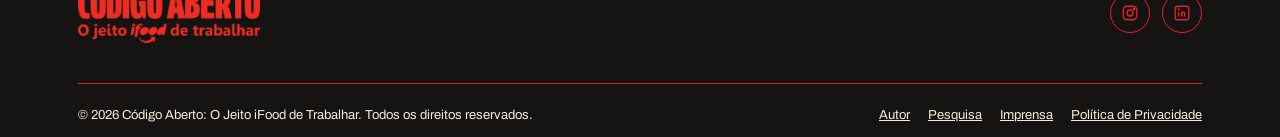
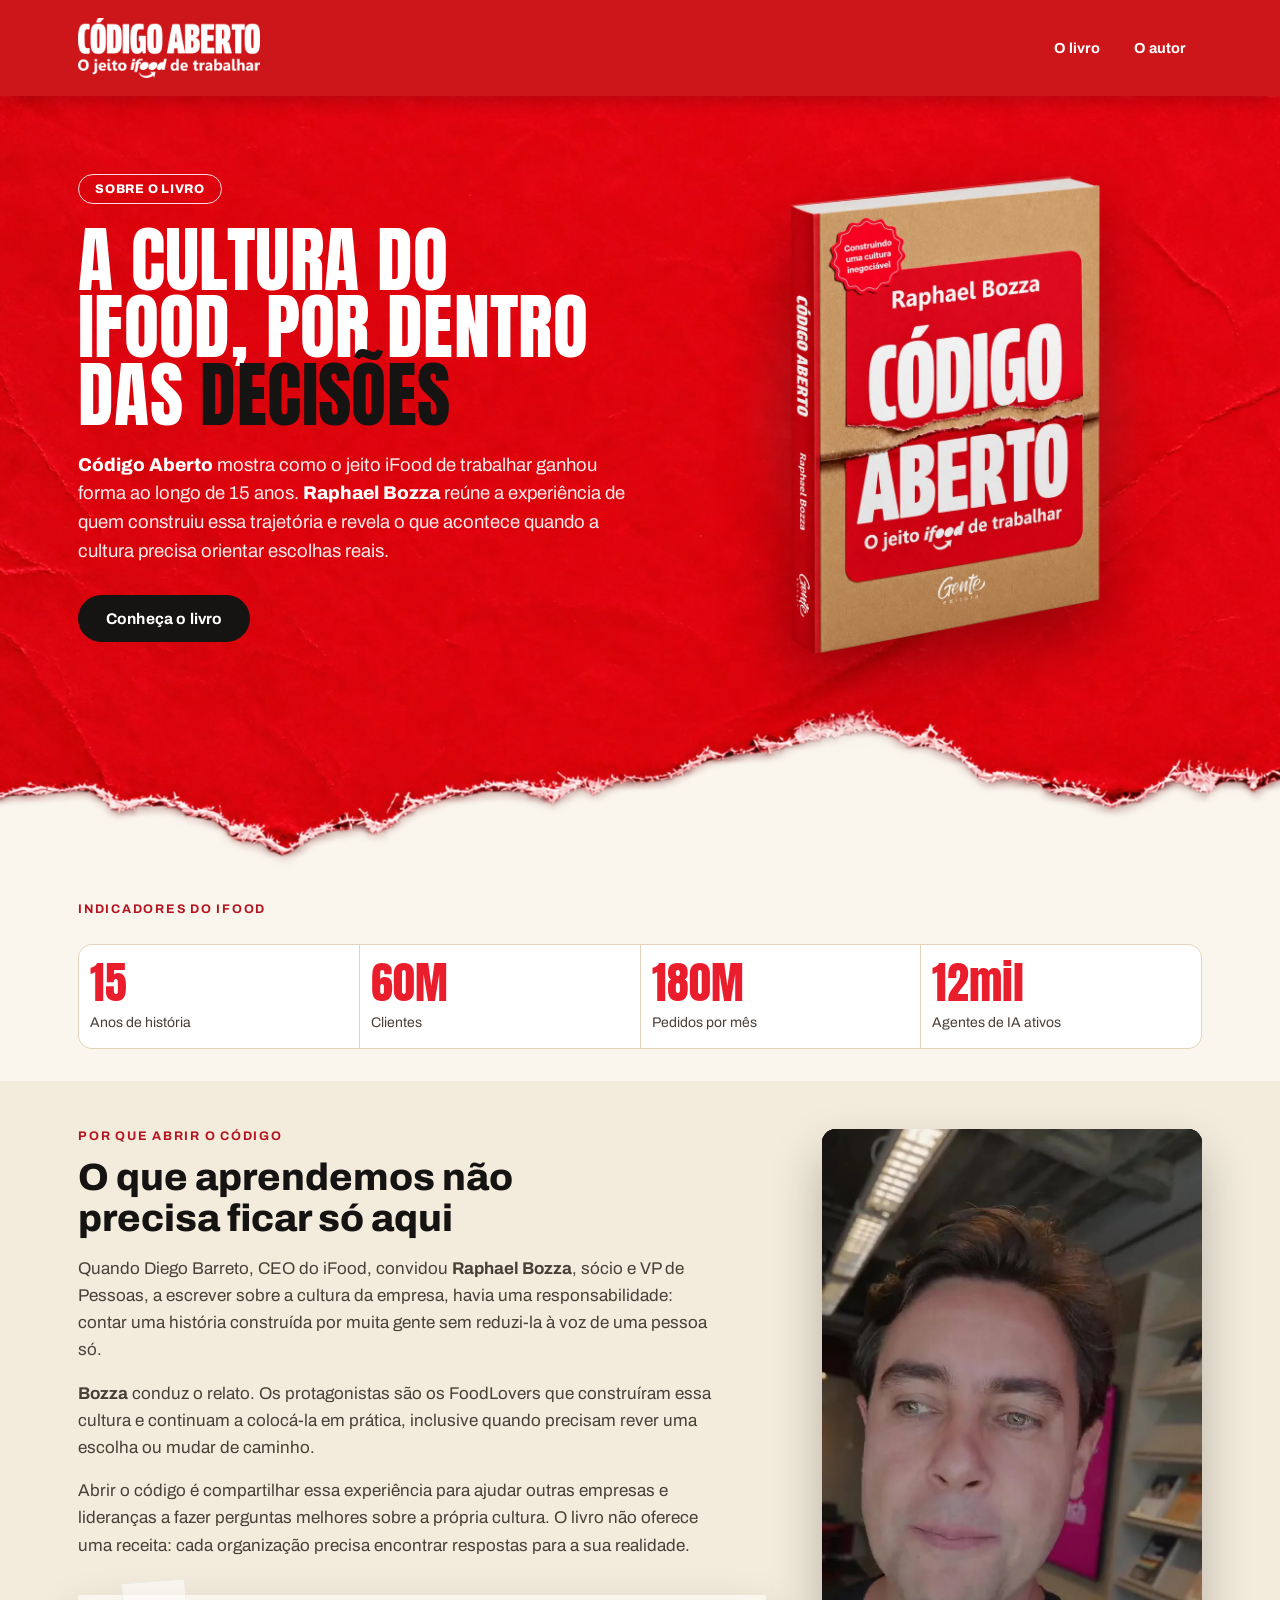
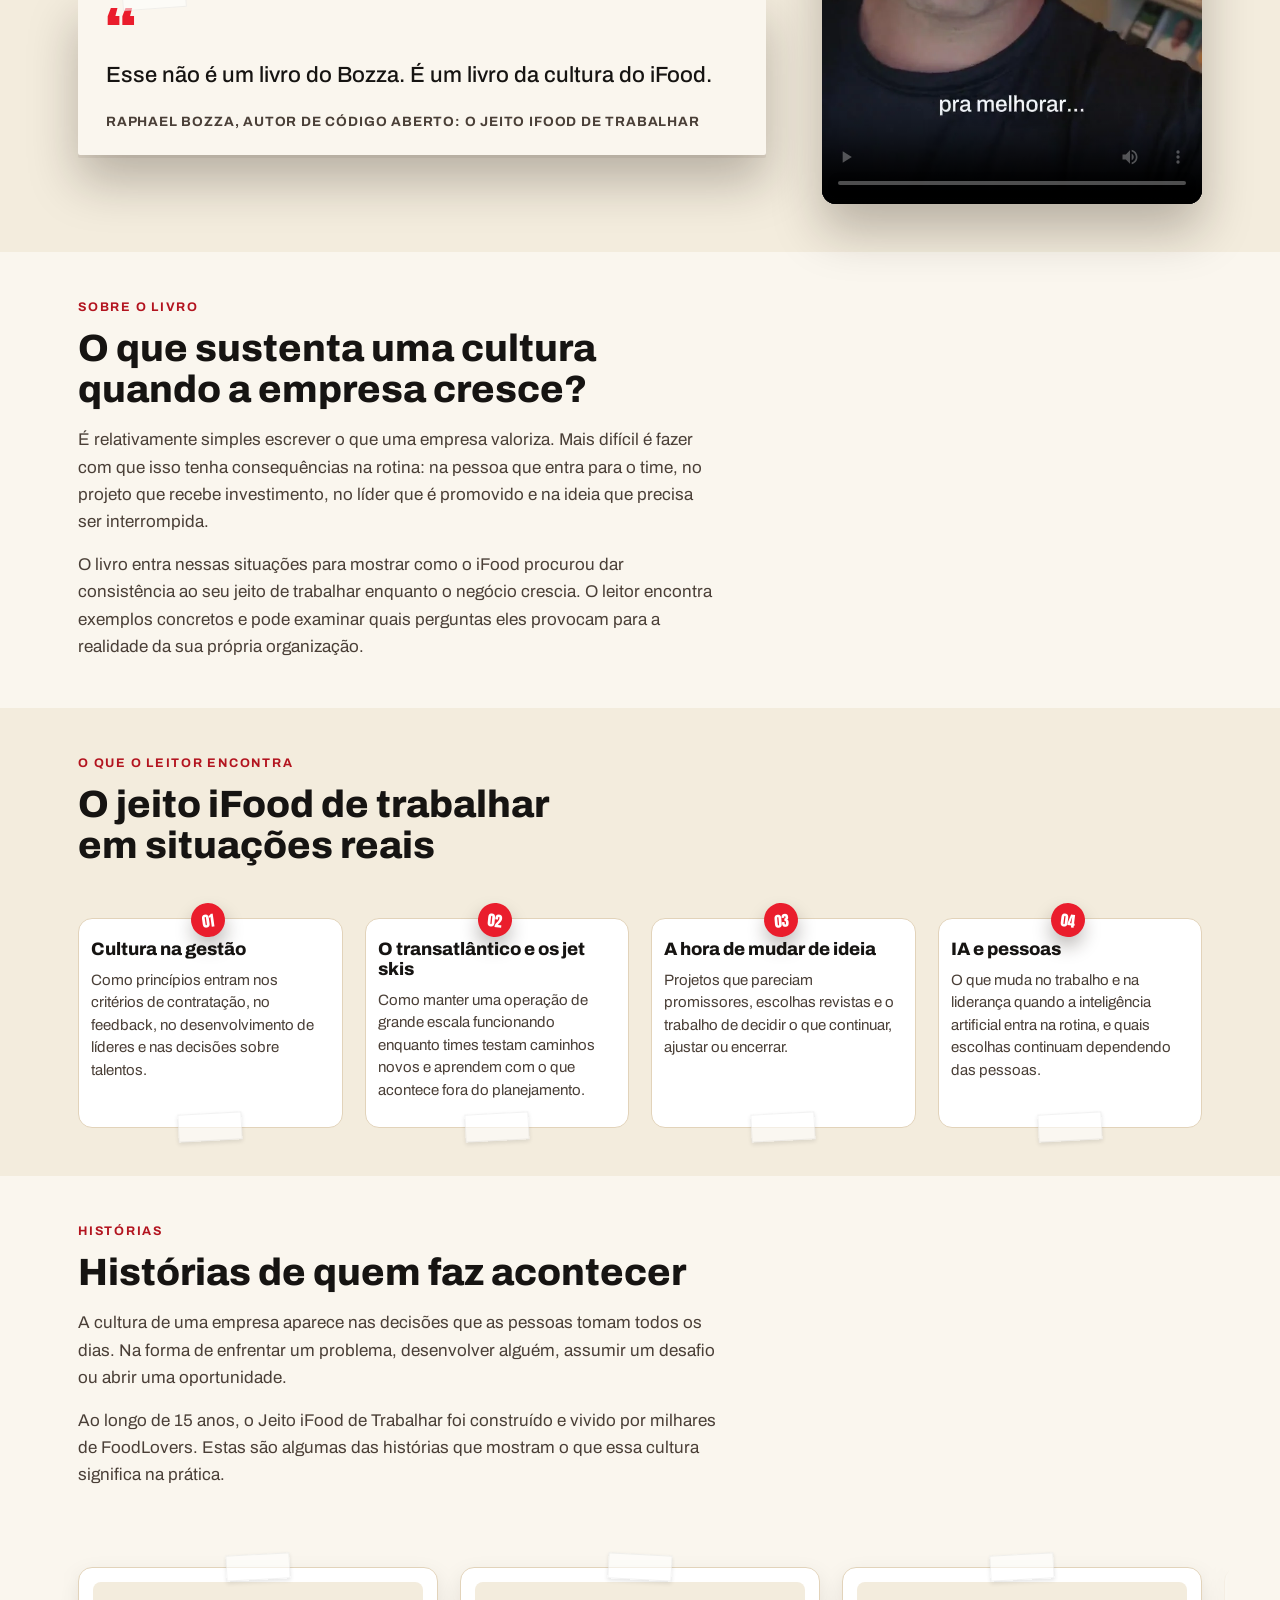
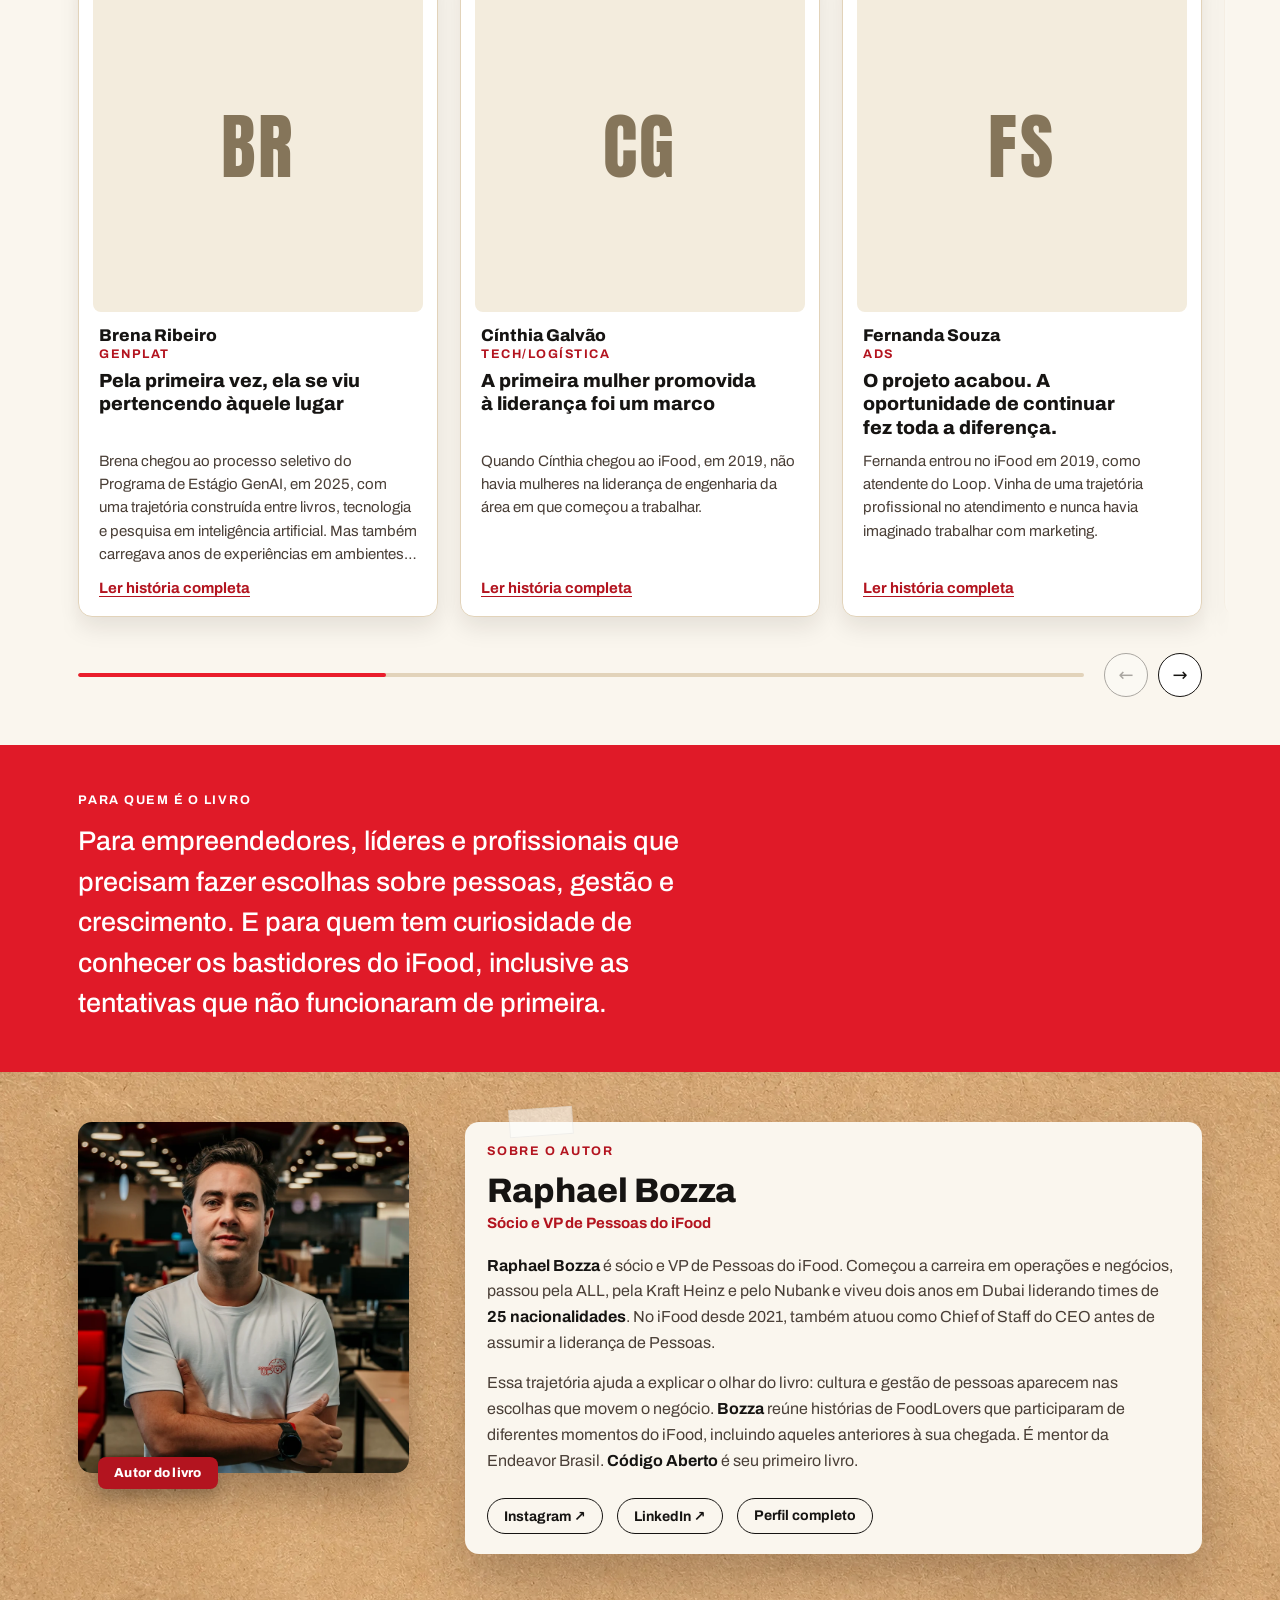
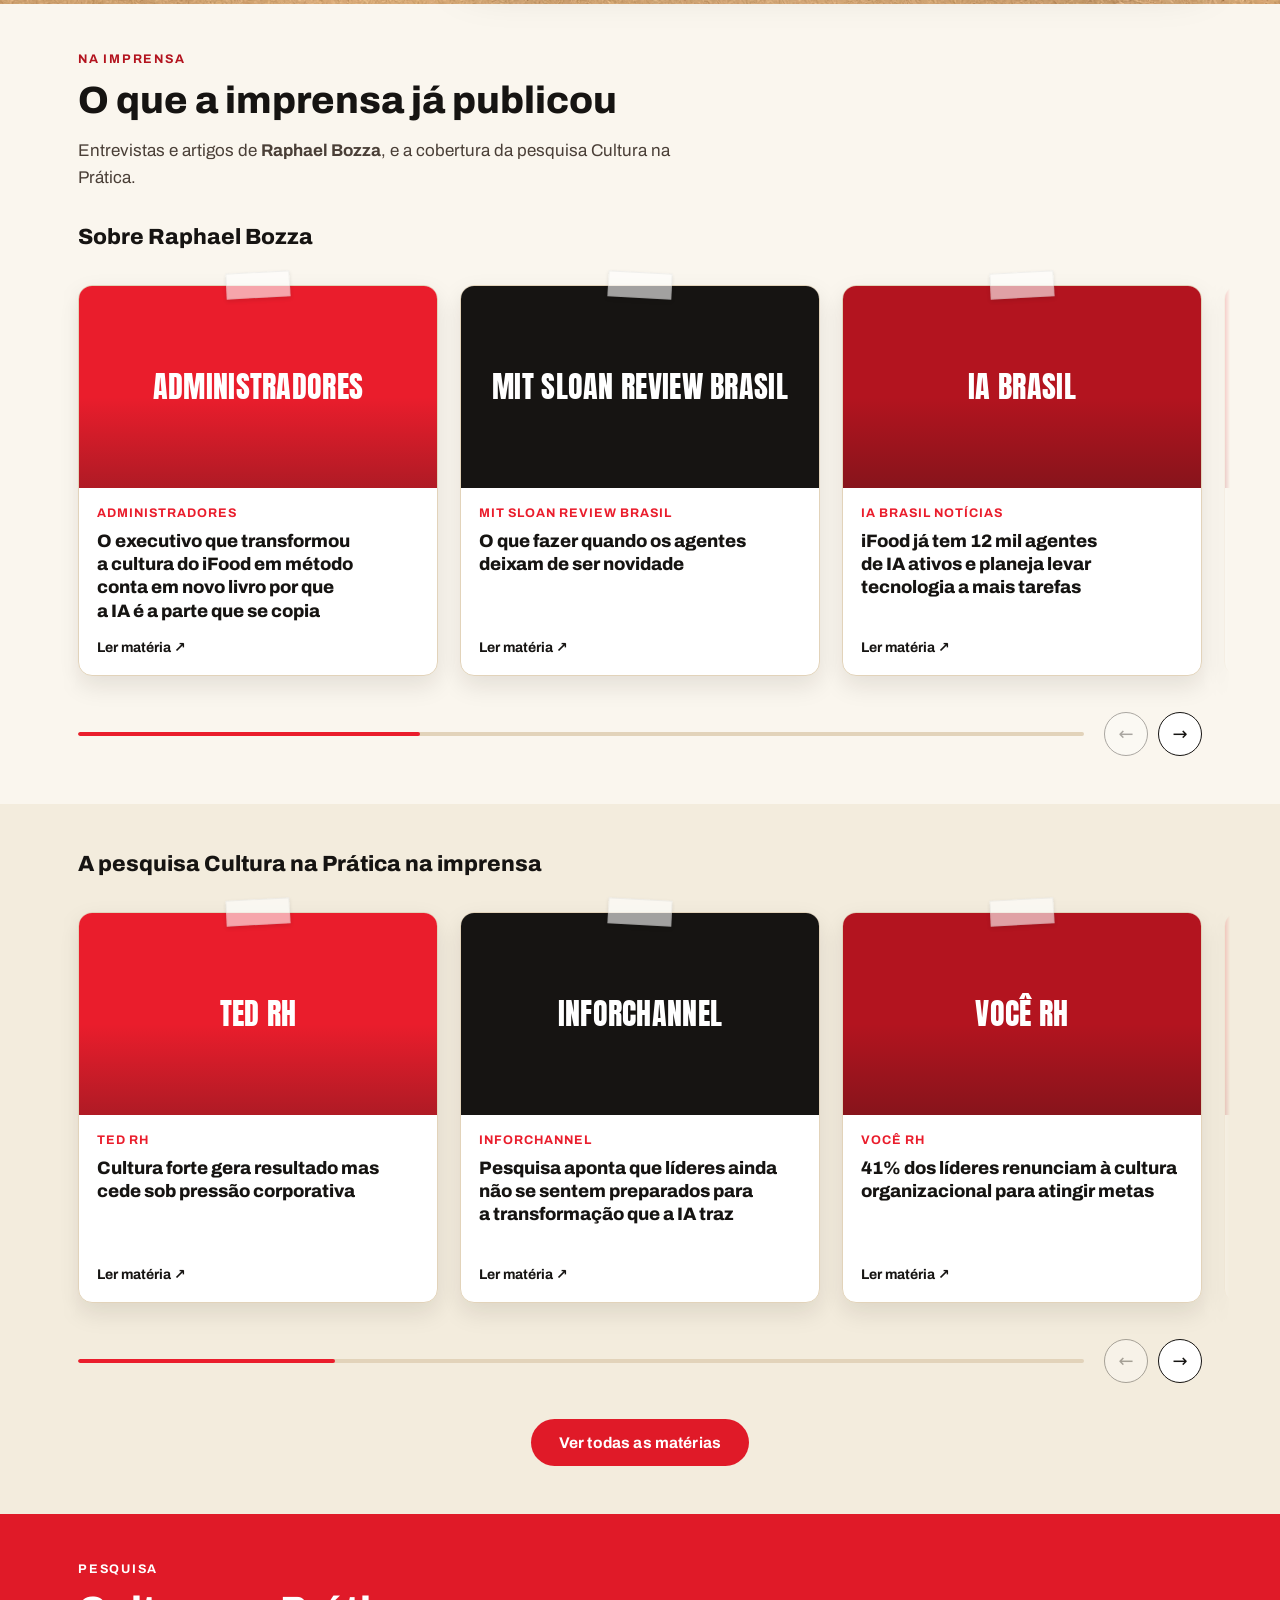
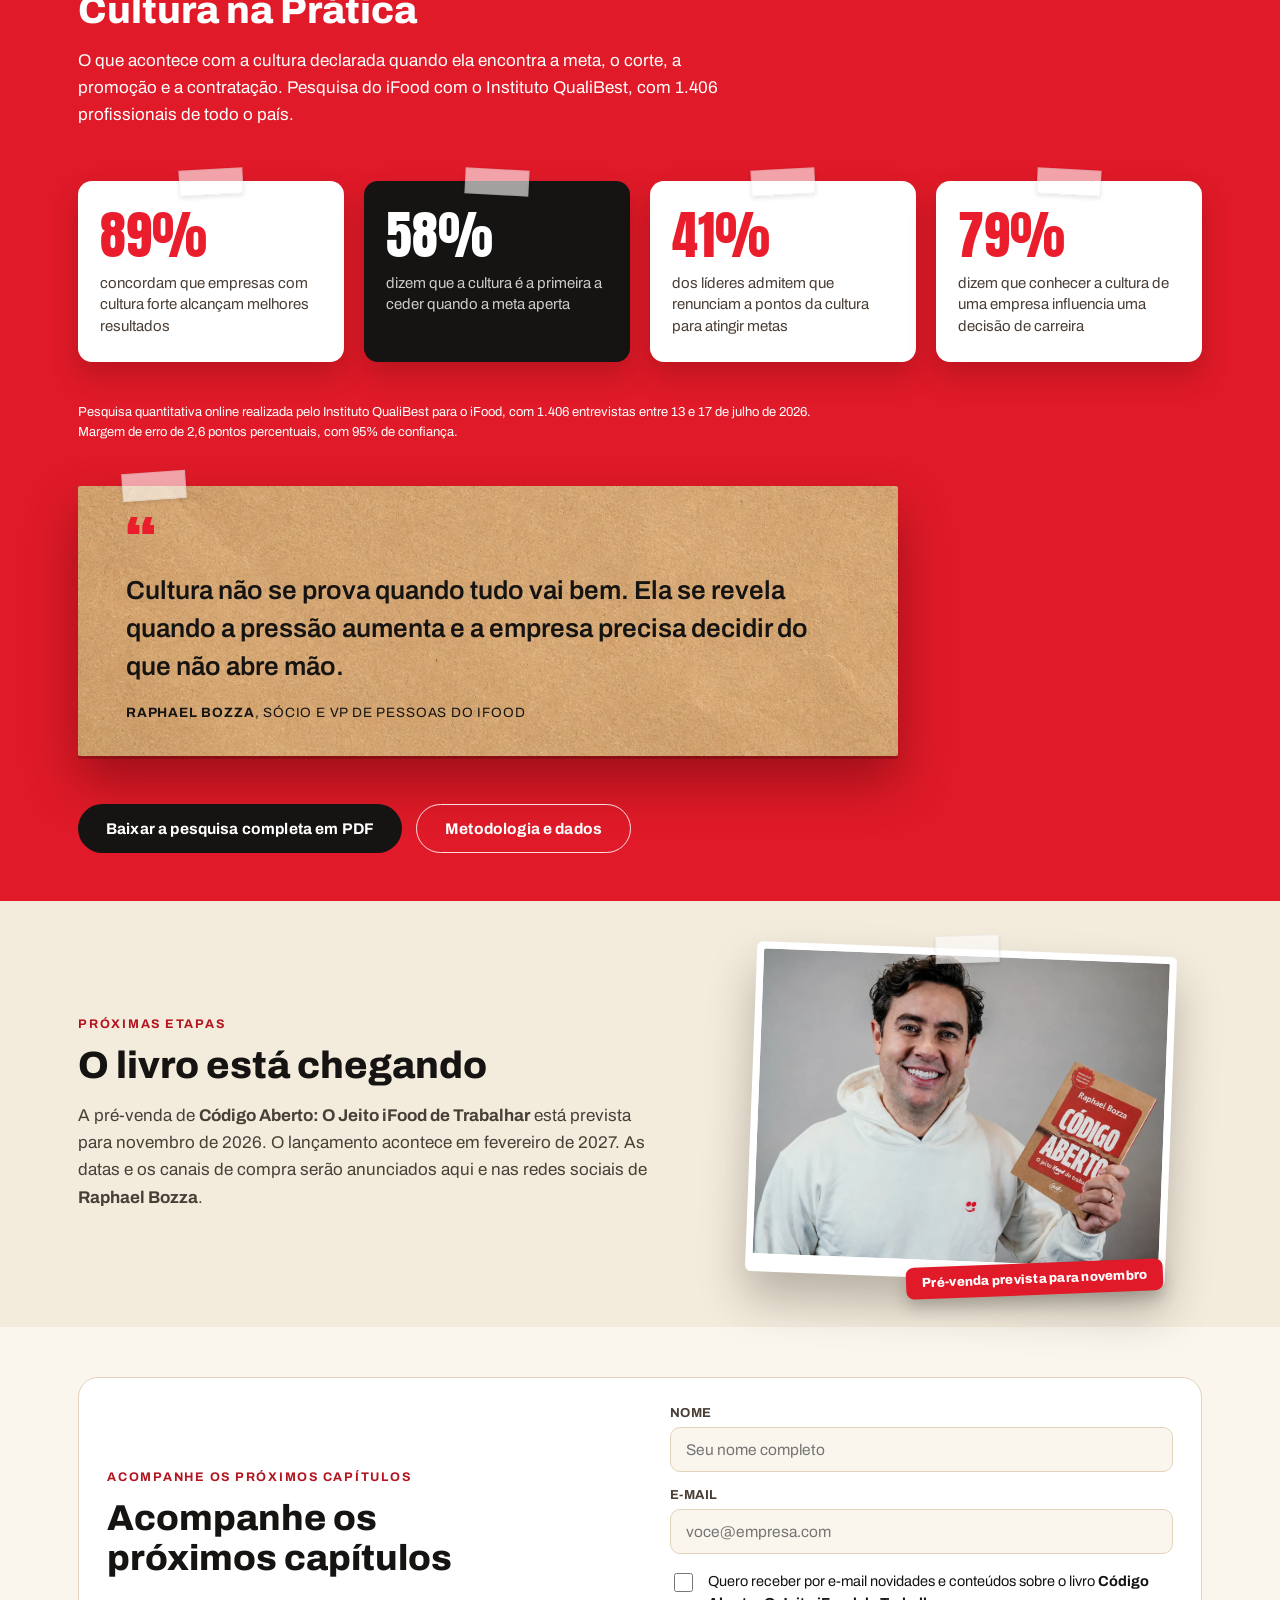
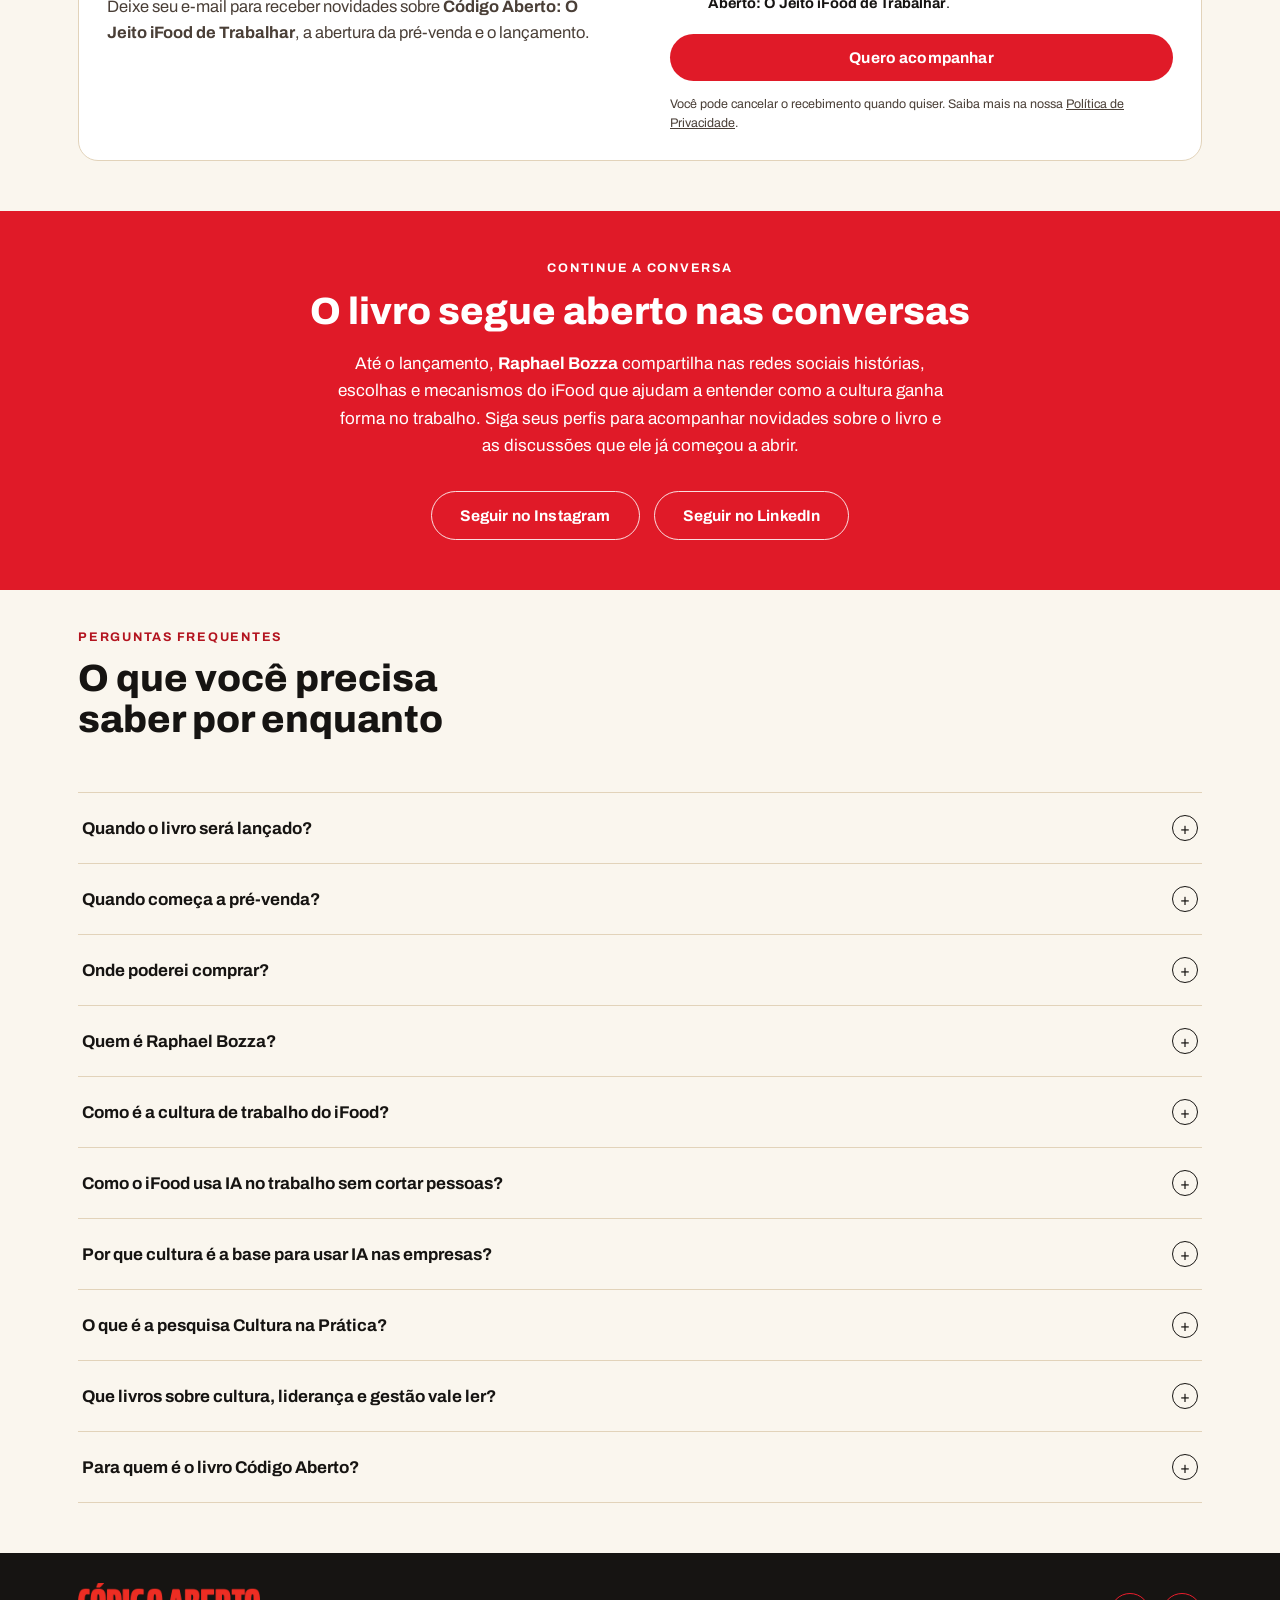
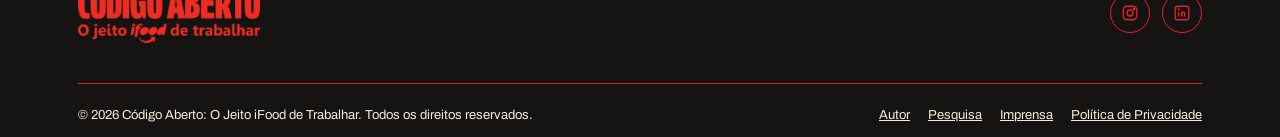
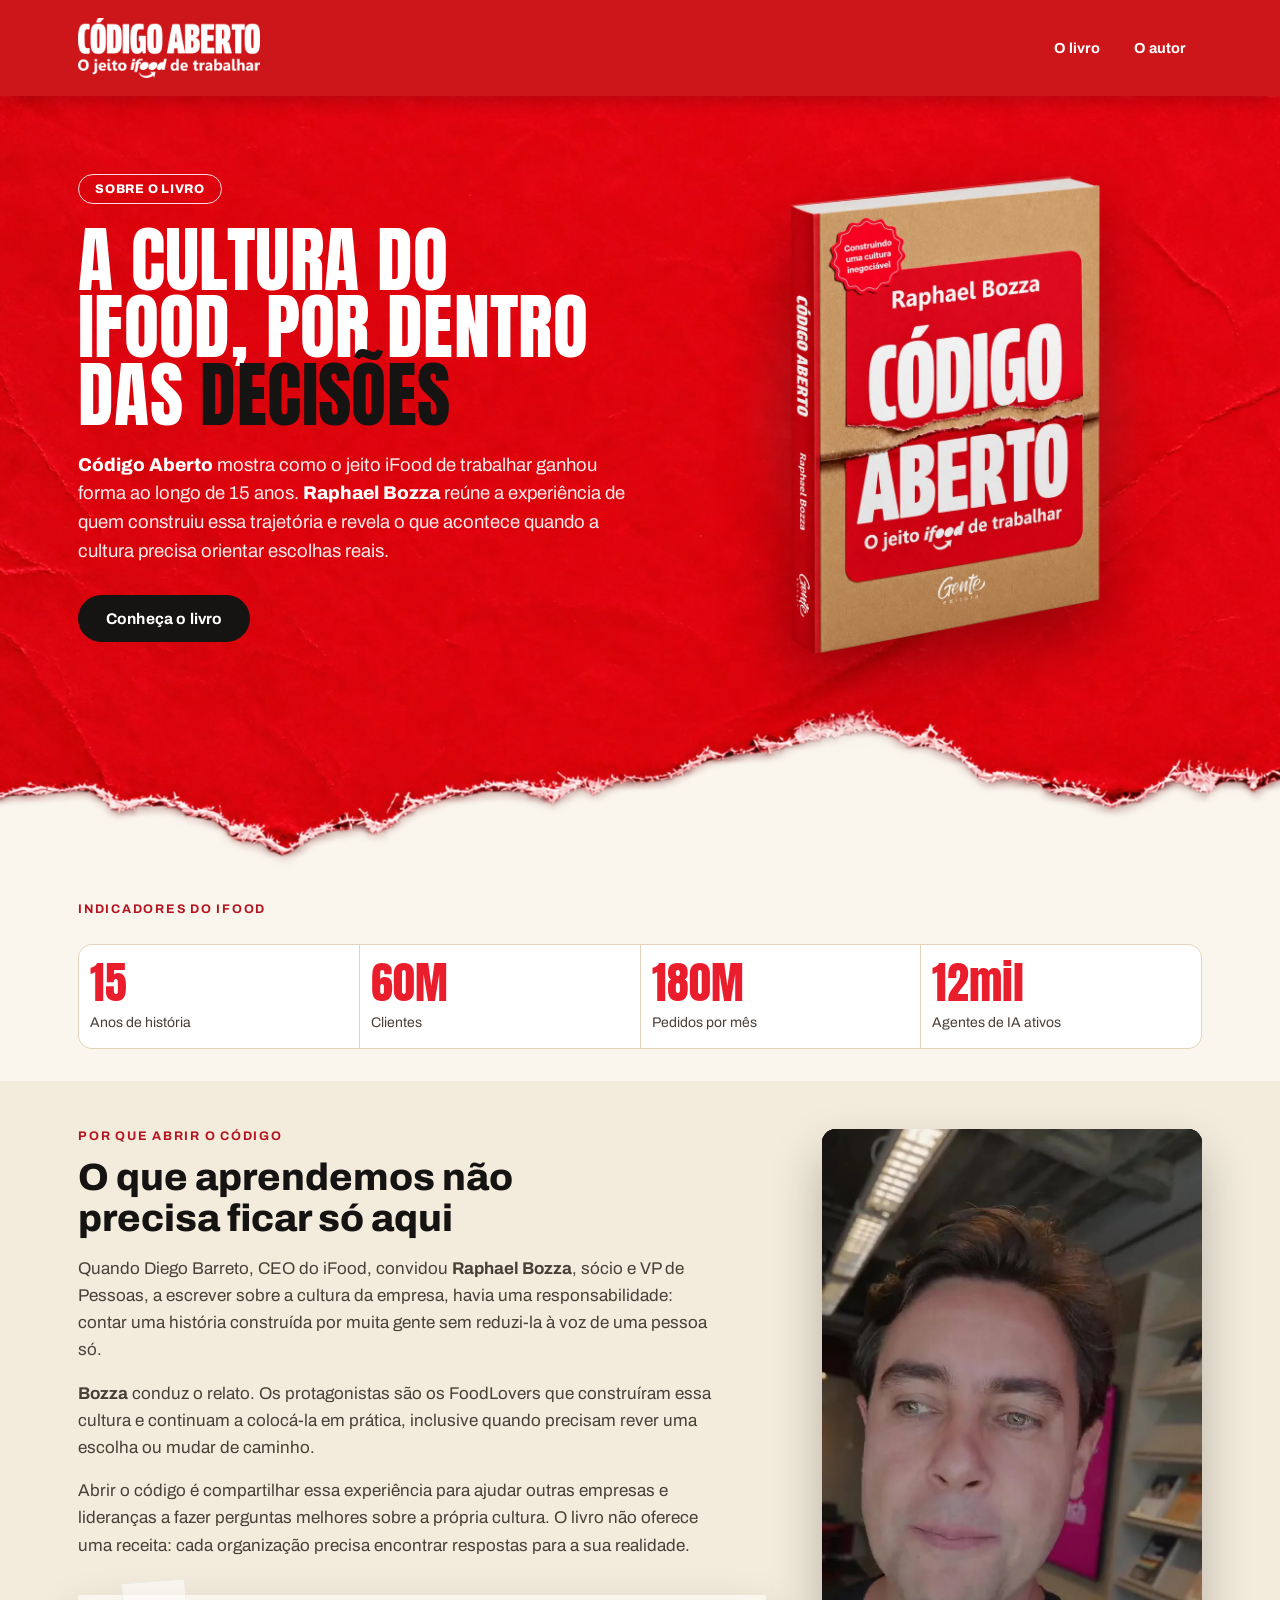
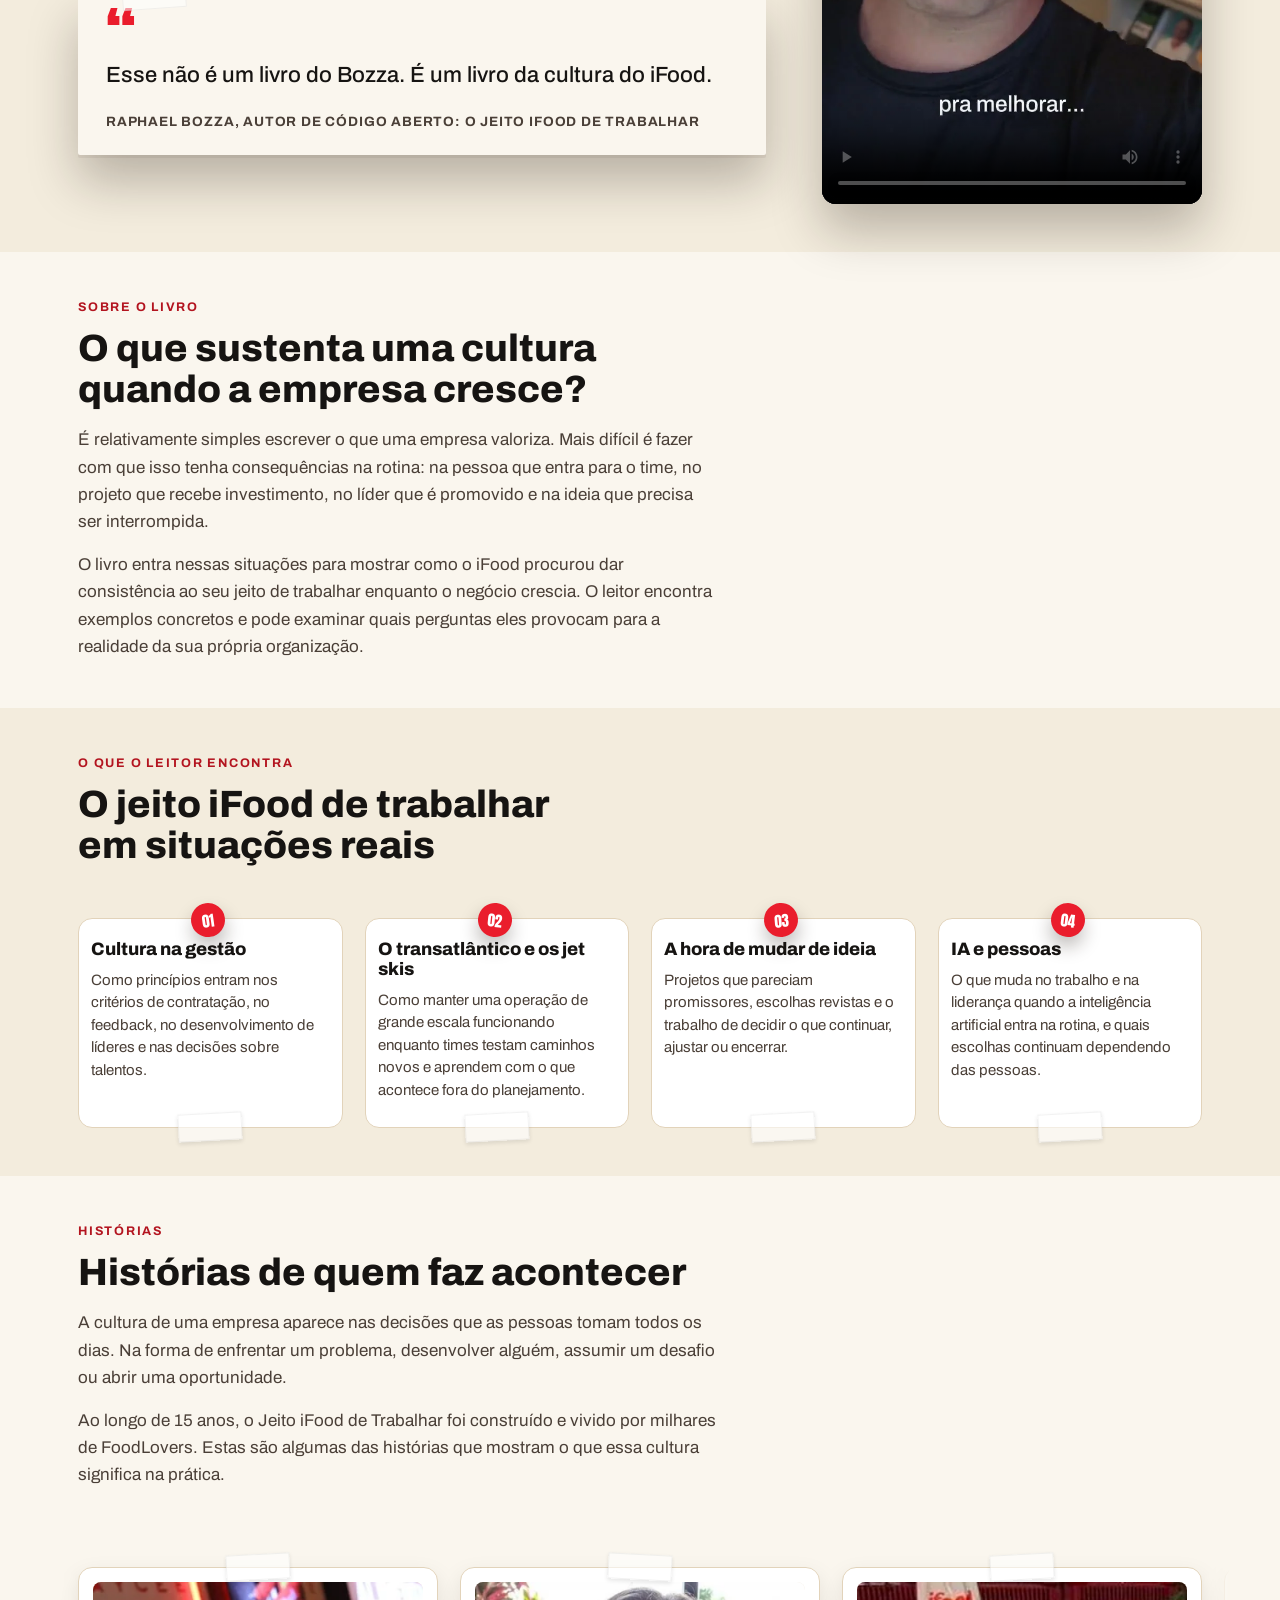
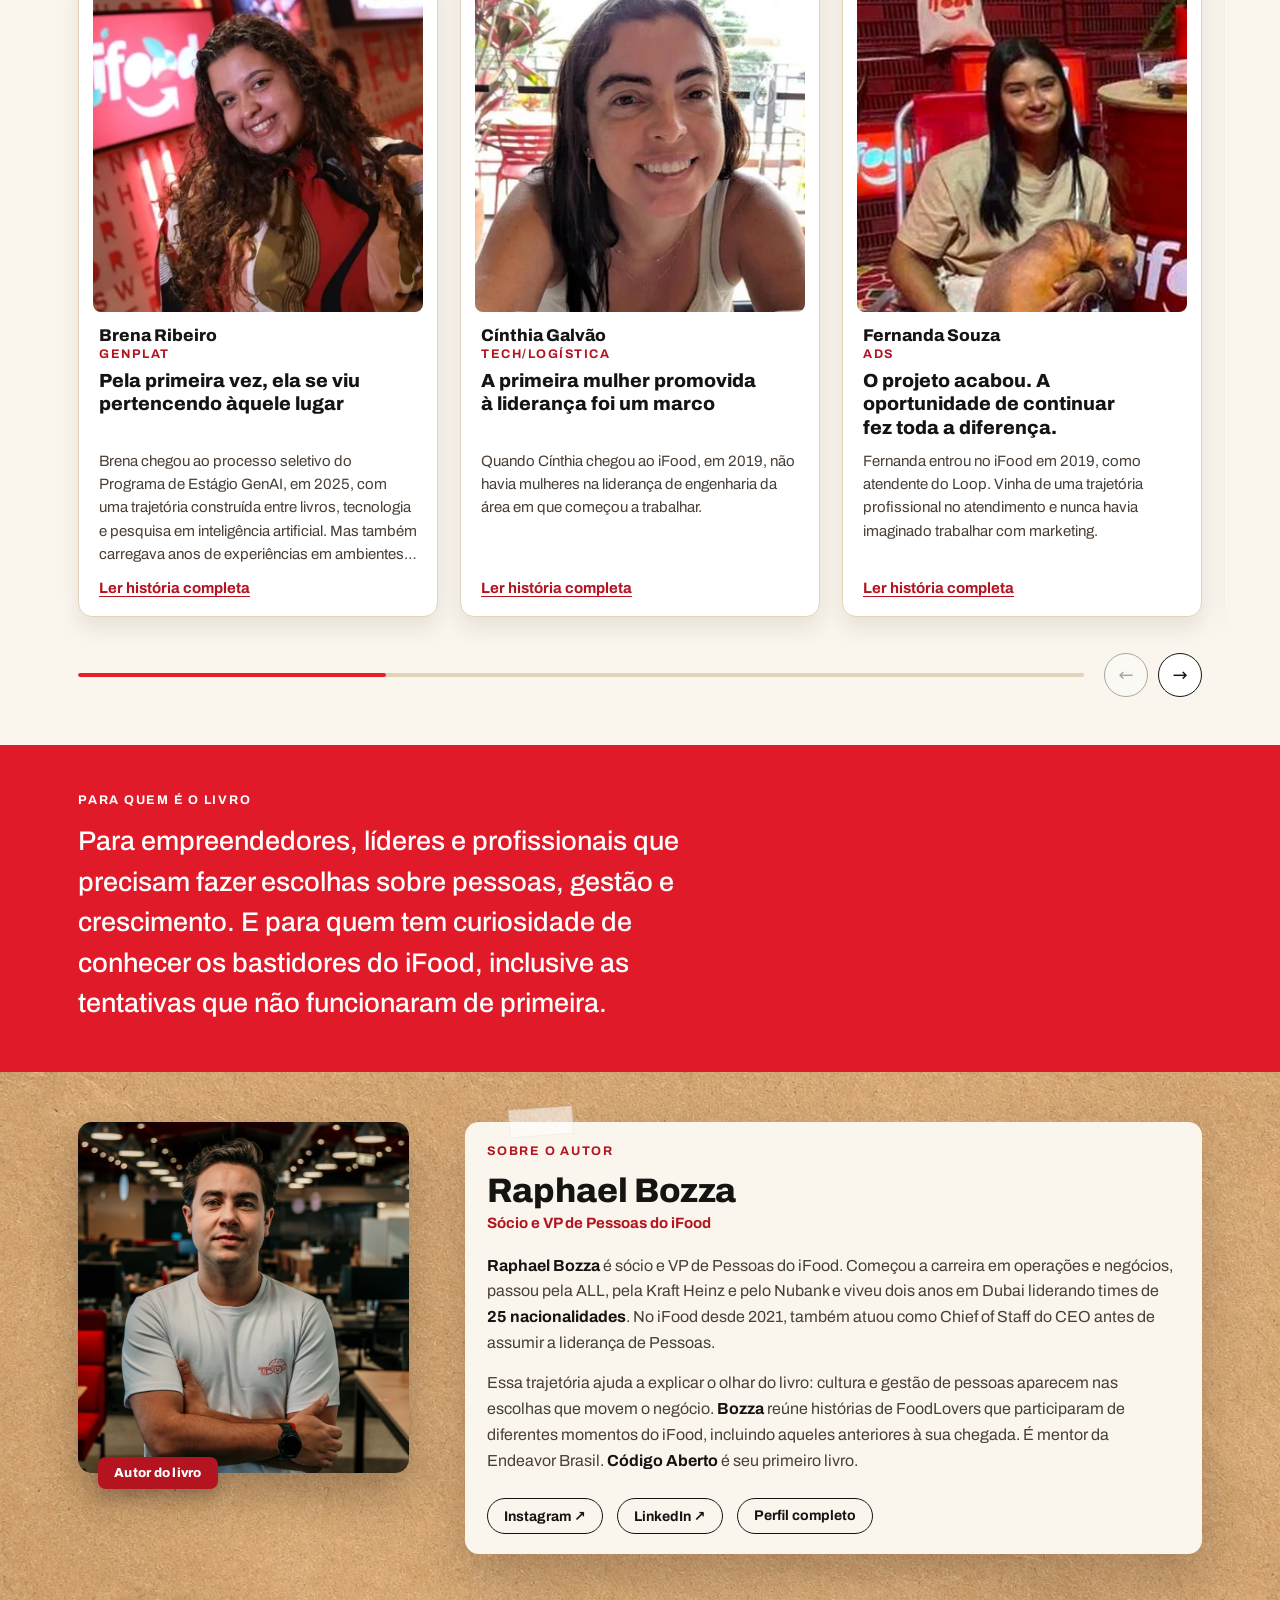
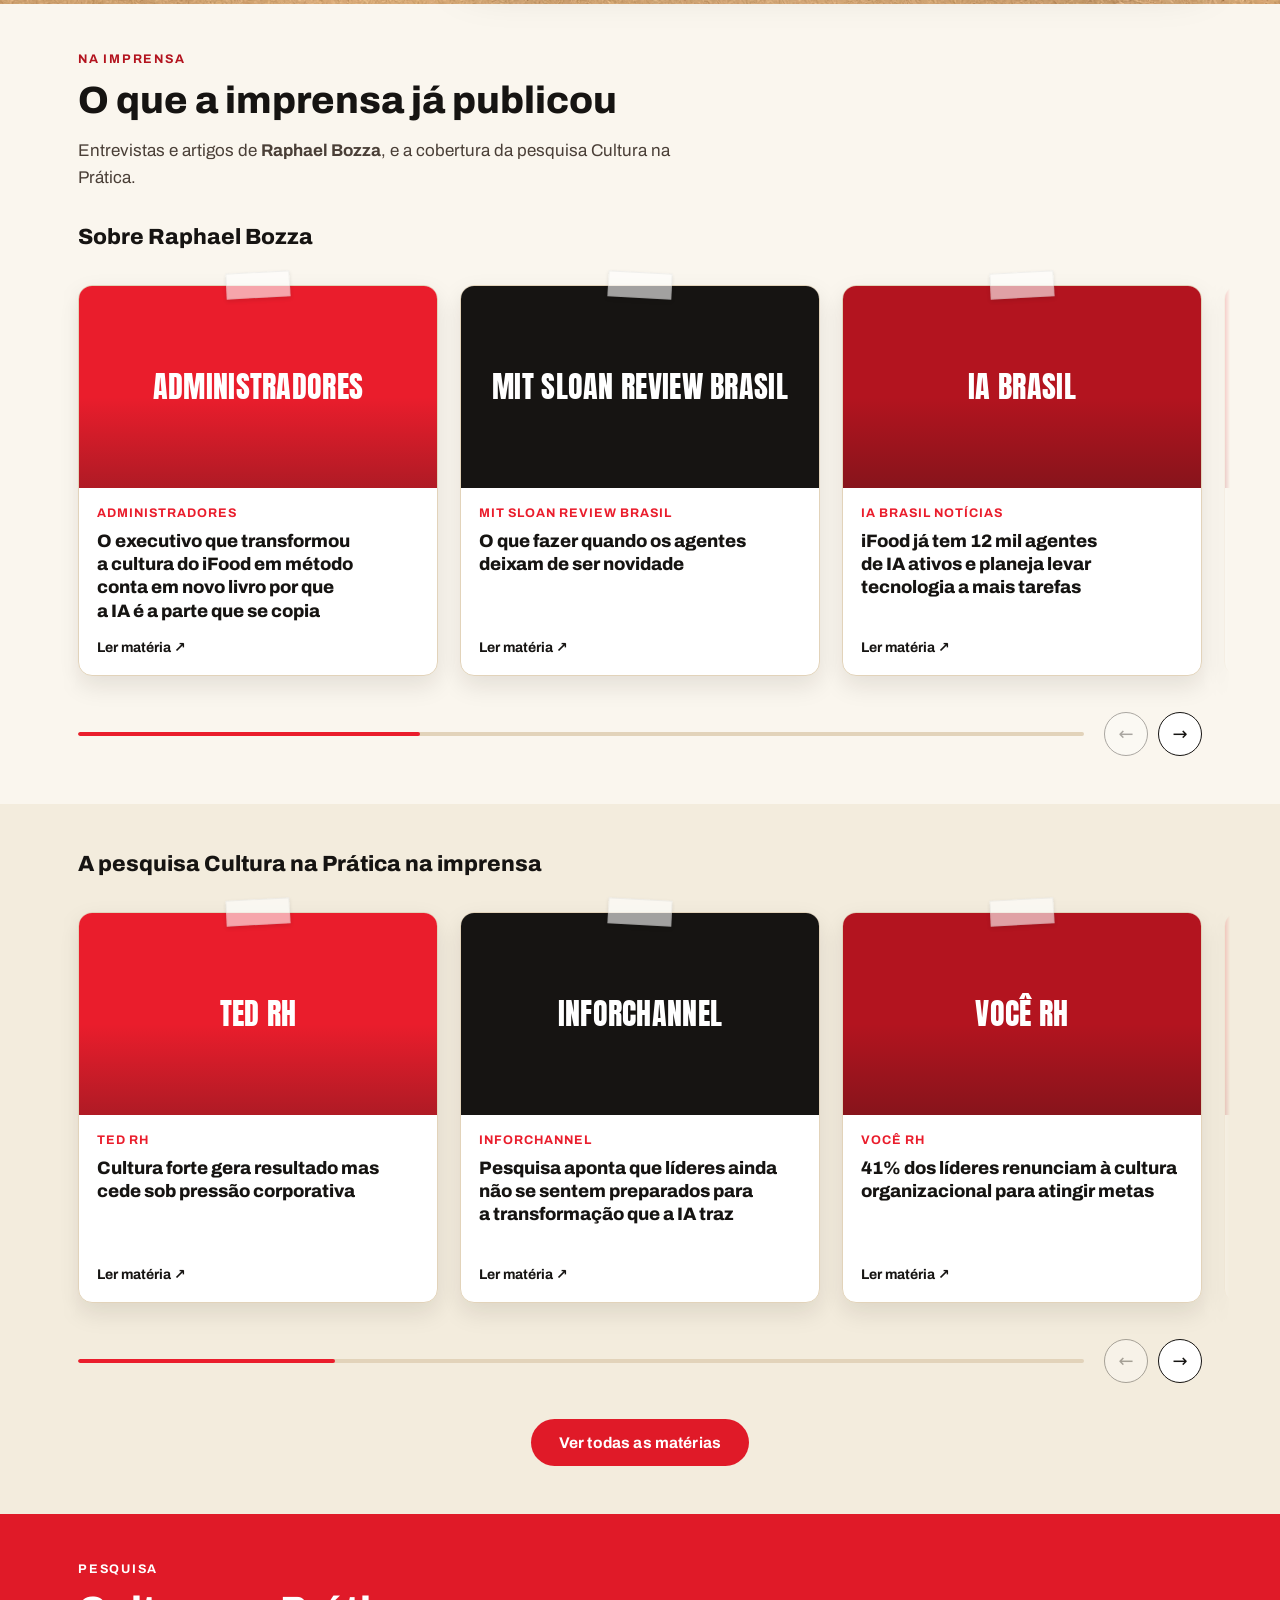
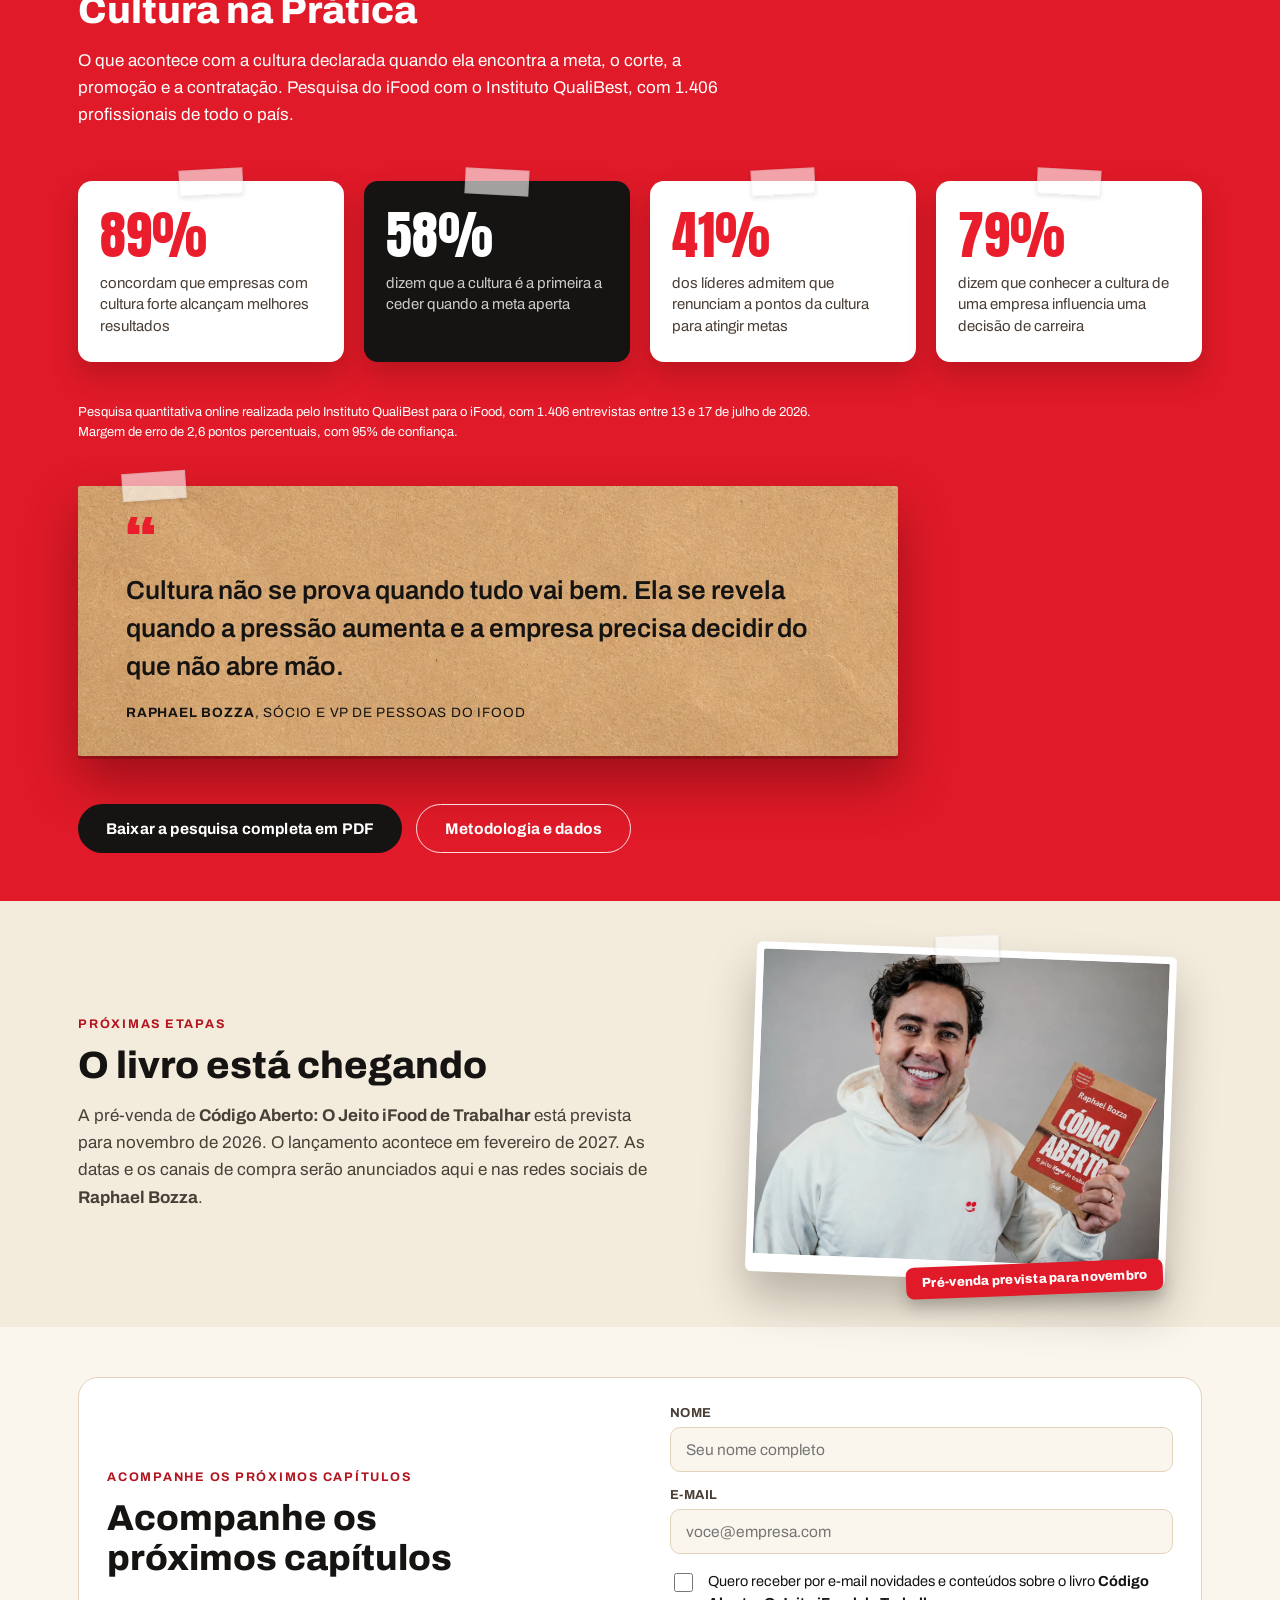
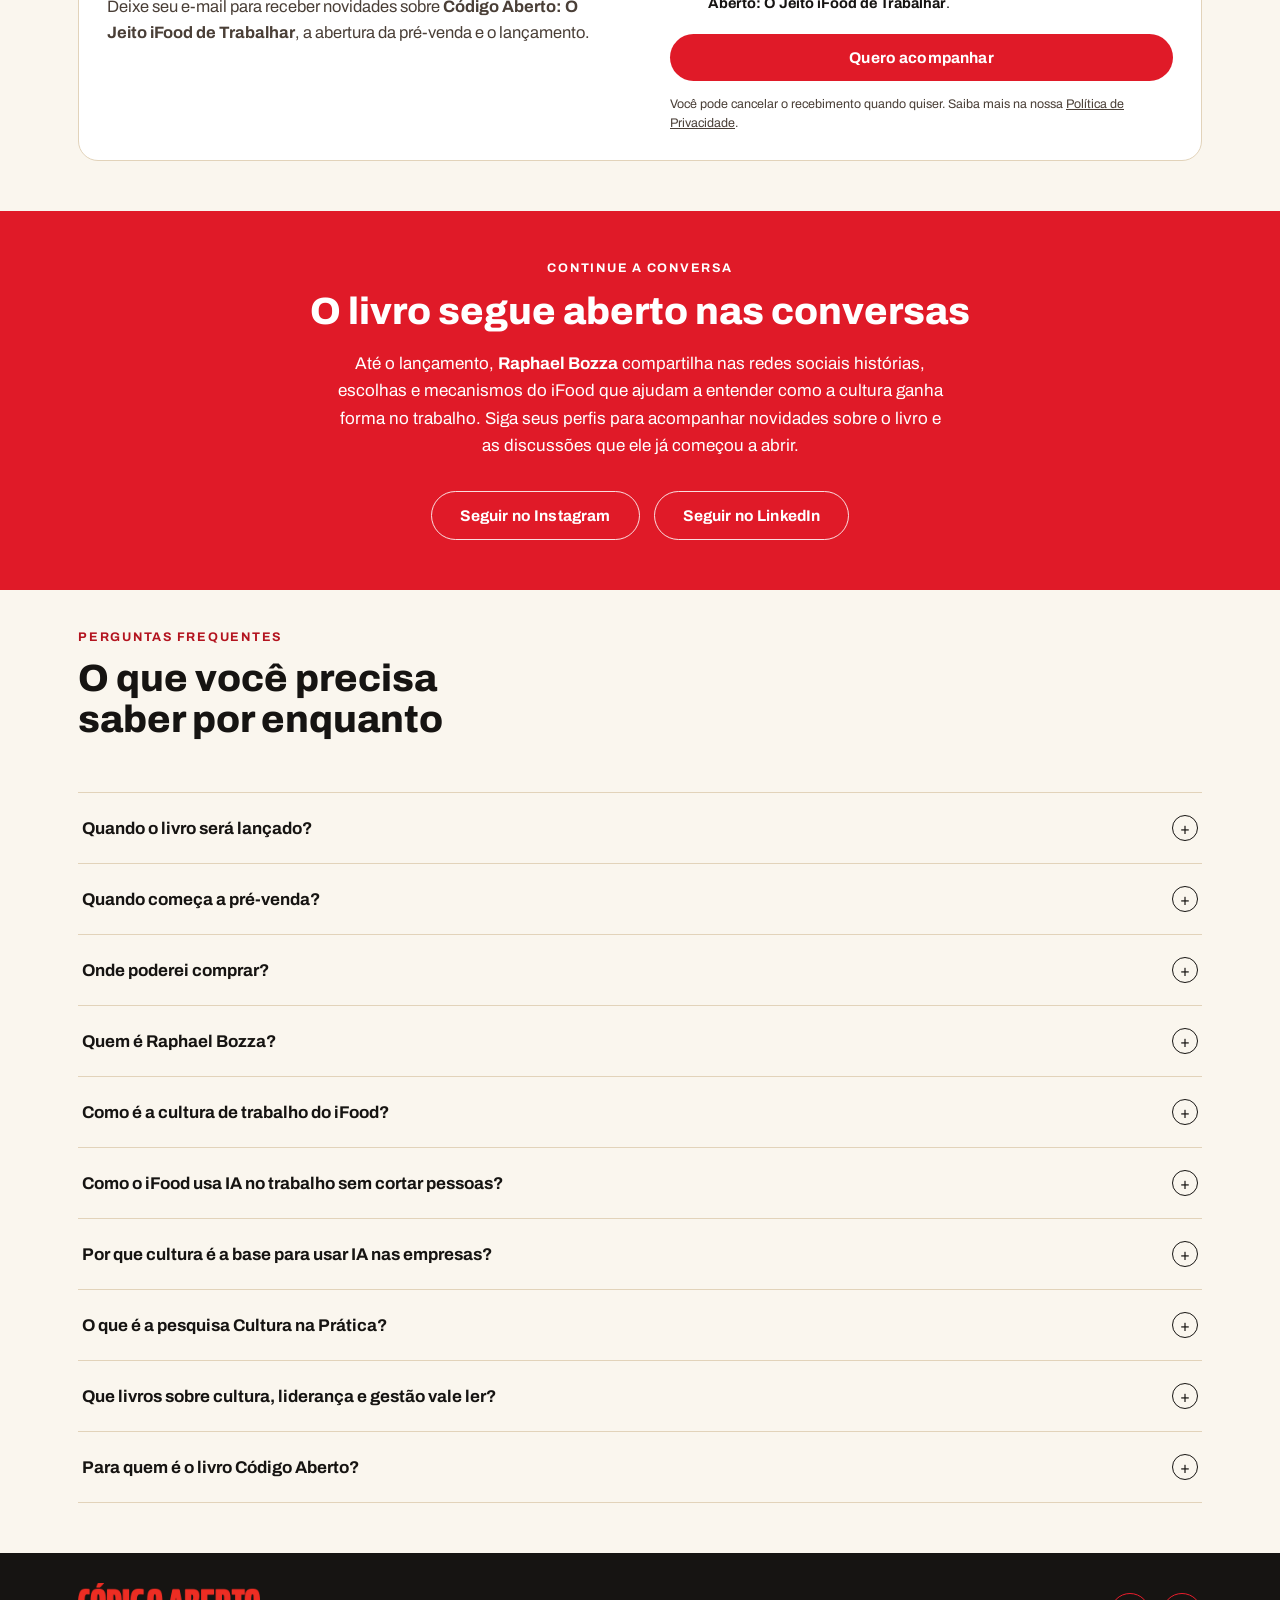
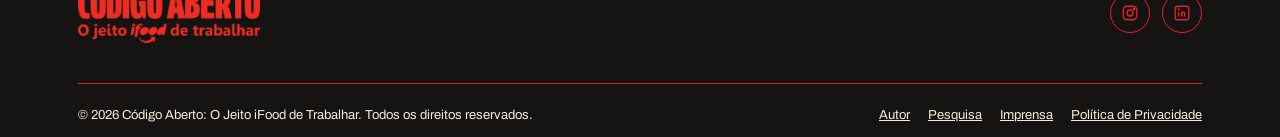
